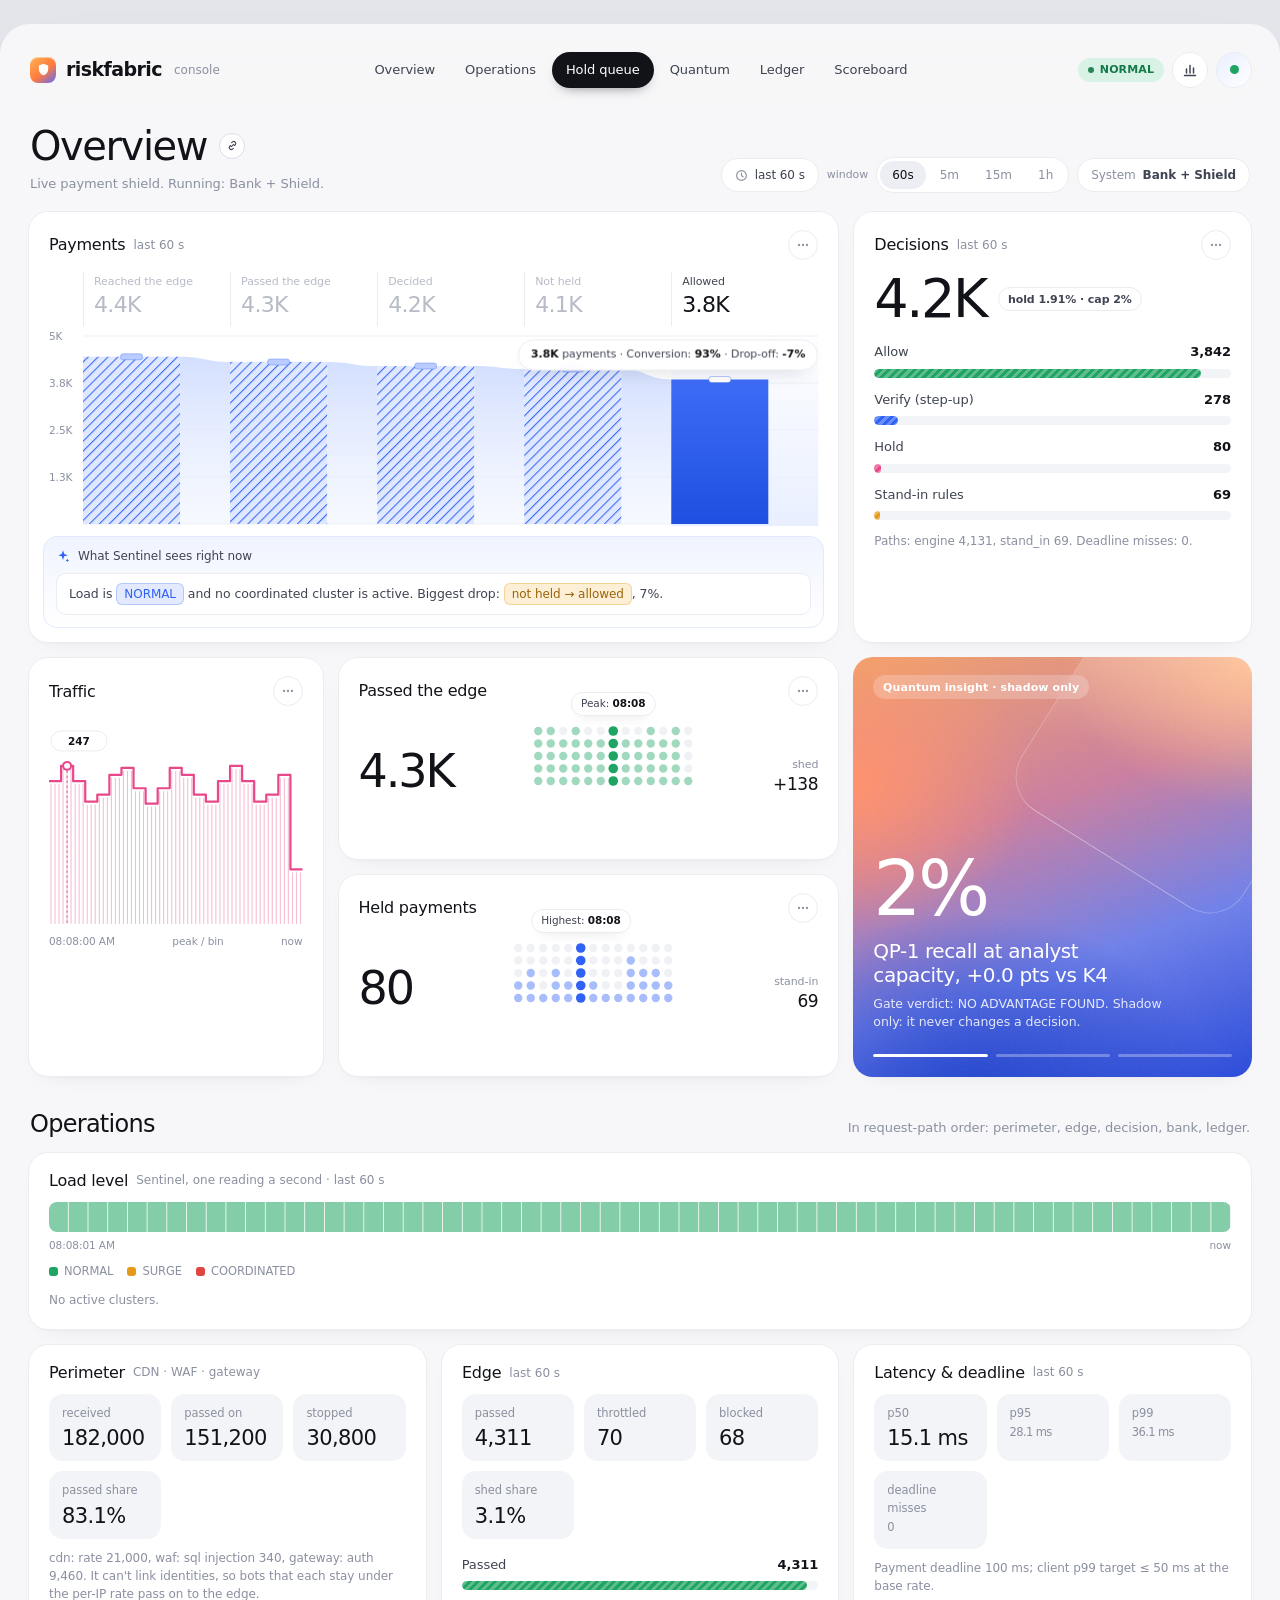
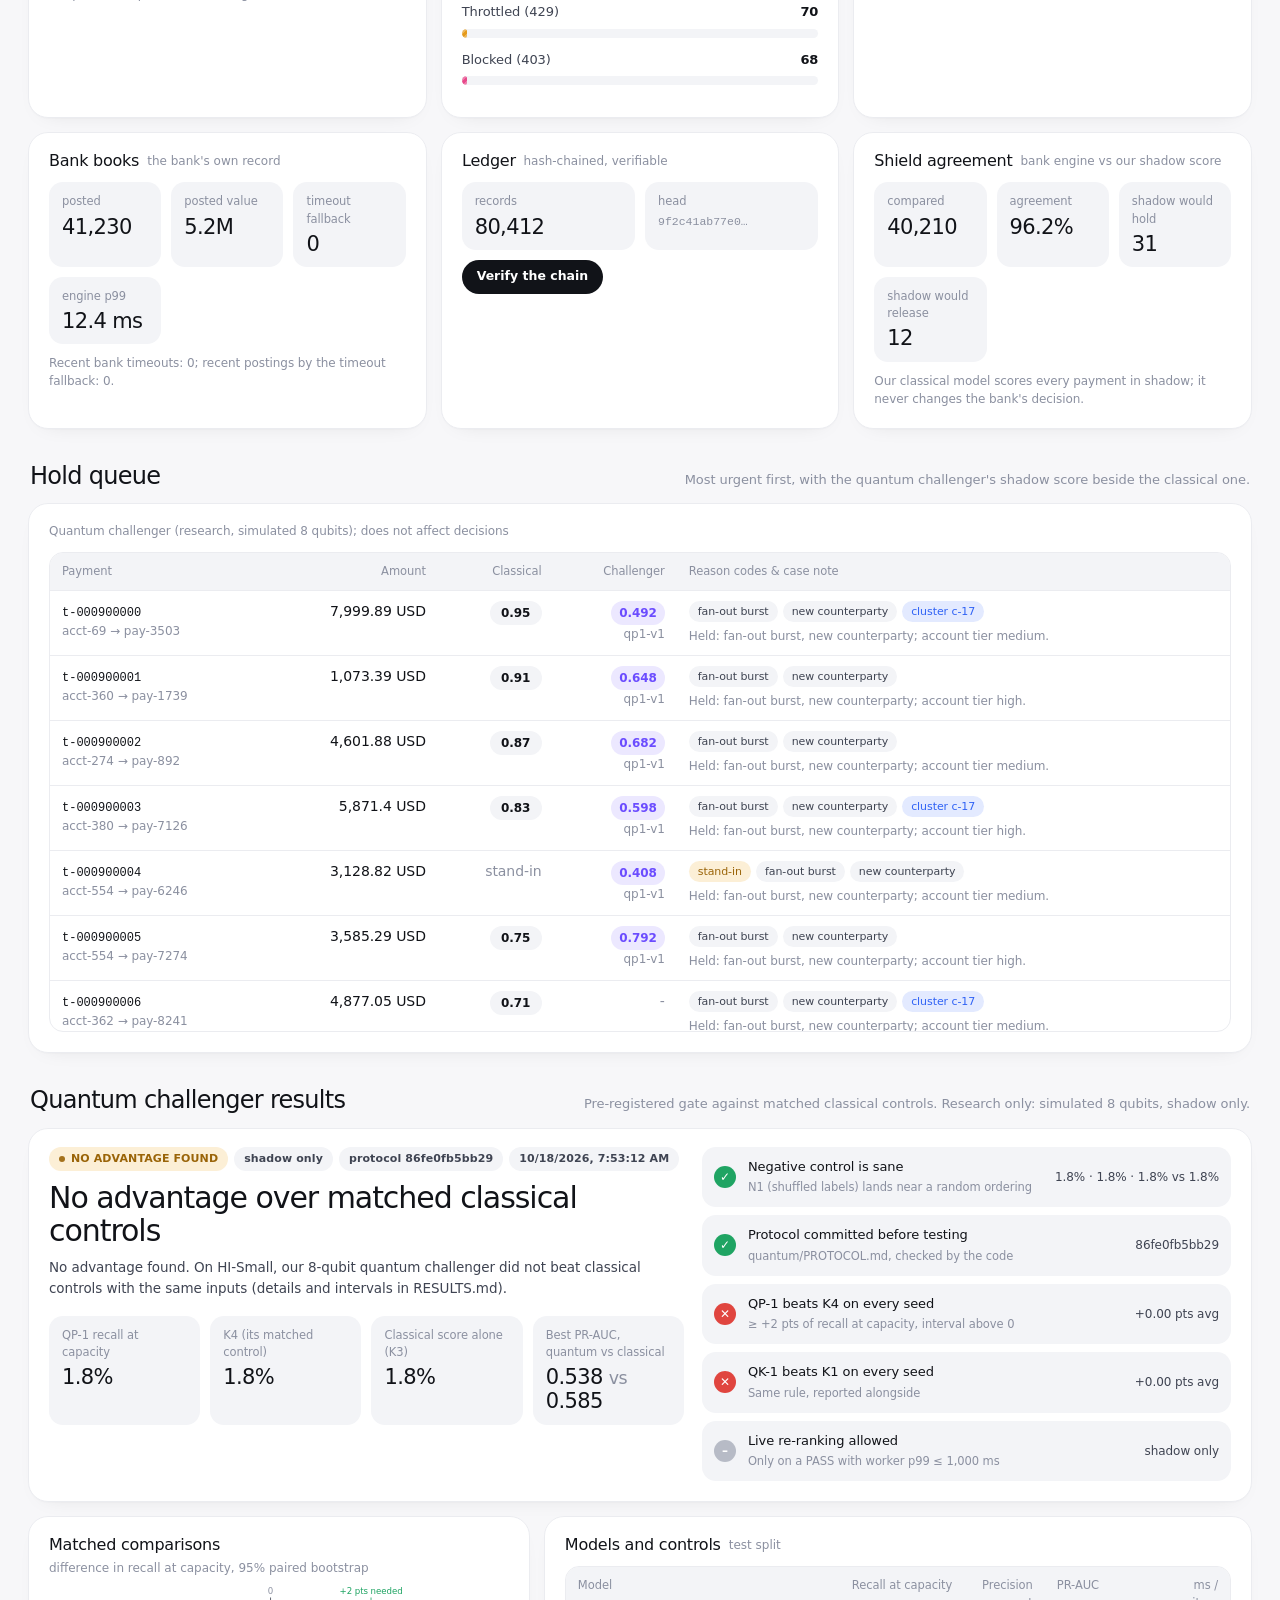
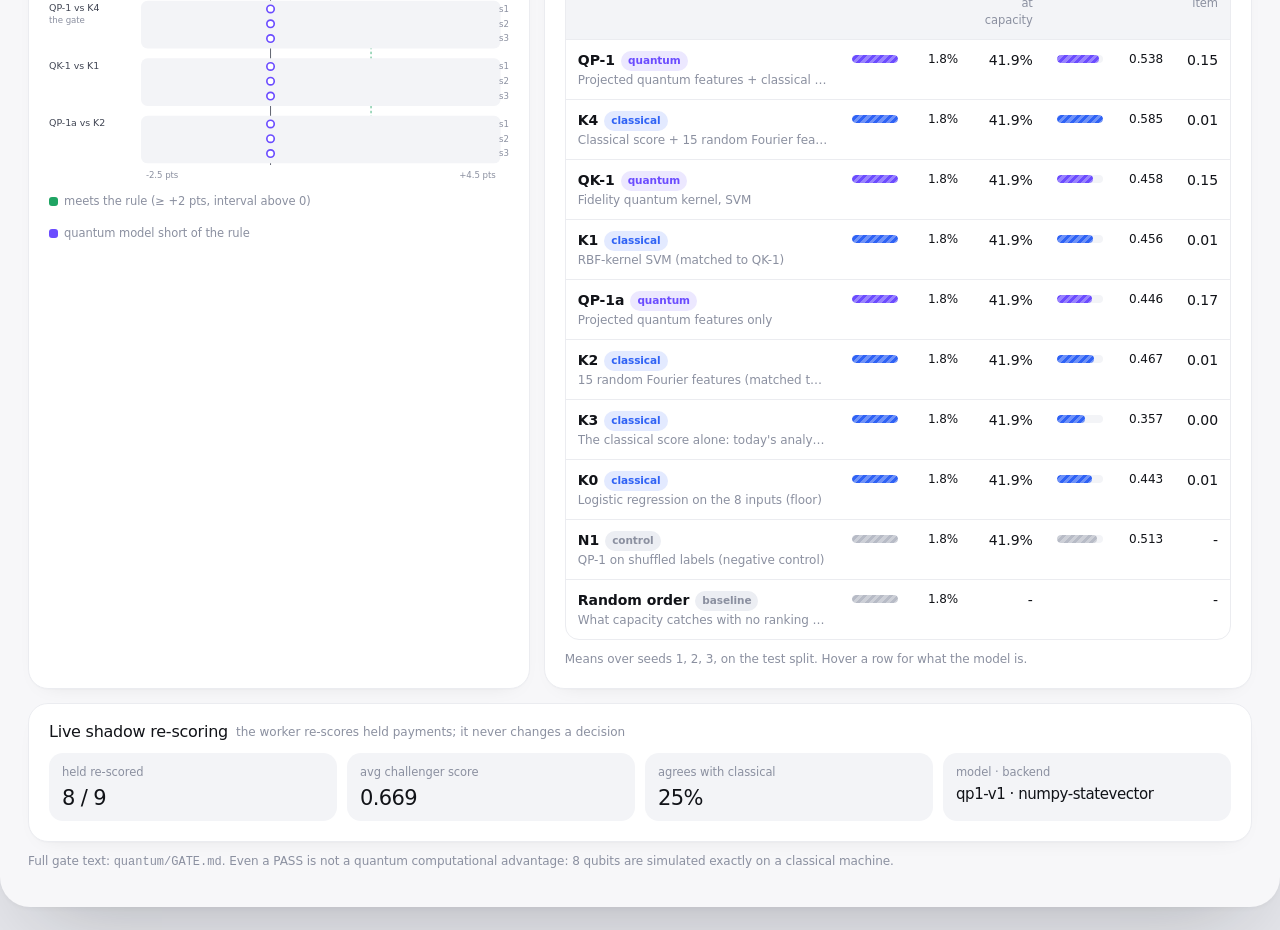
==== console/demo.html @ 9dc93bdb "Console redesign with full quantum results; scoring report adds the bank-rules baseline - console/: " ====
<!doctype html>
<html lang="en">
<head>
<meta charset="utf-8">
<meta name="viewport" content="width=device-width, initial-scale=1">
<title>RiskFabric Console (demo data)</title>
<style>/* RiskFabric console + scoreboard. Plain CSS, no frameworks, no external fonts.
   Soft analytics theme: a grey canvas holding one off-white app frame, white cards with a hairline border and a
   whisper of shadow, a black pill for the active nav item, light display numerals, hatched blue bars, dot matrices,
   and one warm-to-cool gradient "insight" card that carries the quantum challenger. Locked light.
   Shape rule: cards use the large radius, inner surfaces a smaller one, every control and tag is a pill. */
:root {
  --canvas: #e4e5ea; --frame: #f7f7f9; --card: #ffffff; --soft: #f3f4f7; --soft-2: #eceef3;
  --line: #ebecf0; --line-2: #dcdfe6;
  --ink: #111318; --ink-2: #3f4452; --muted: #8b90a0; --faint: #b7bbc6;
  --blue: #2f62f5; --blue-2: #5b86ff; --blue-soft: #e3eaff; --blue-ghost: #f0f4ff;
  --green: #1fa463; --green-soft: #d8f3e5; --pink: #e8488a; --pink-soft: #fbe1ec;
  --amber: #e59a1a; --amber-soft: #fcefd6; --red: #e0453f; --red-soft: #fde3e2;
  --violet: #6b4cff; --violet-soft: #ece8ff;
  --ok: var(--green); --warn: var(--amber); --bad: var(--red);
  --normal: var(--green); --surge: var(--amber); --coord: var(--red);
  --sans: "Inter", "SF Pro Display", "Segoe UI Variable", -apple-system, BlinkMacSystemFont, "Segoe UI", Roboto, system-ui, sans-serif;
  --mono: ui-monospace, "SF Mono", SFMono-Regular, "JetBrains Mono", Menlo, Consolas, monospace;
  --r-frame: 30px; --r-card: 20px; --r-md: 14px; --r-sm: 10px;
  --shadow: 0 1px 1px rgba(17, 19, 24, .02), 0 8px 24px -18px rgba(17, 19, 24, .18);
  --shadow-frame: 0 2px 4px rgba(17, 19, 24, .03), 0 40px 80px -40px rgba(17, 19, 24, .25);
  --ease: cubic-bezier(.32, .72, 0, 1);
}
* { box-sizing: border-box; }
html { -webkit-text-size-adjust: 100%; scroll-behavior: smooth; scroll-padding-top: 96px; }
body { margin: 0; background: var(--canvas); color: var(--ink); font: 14px/1.5 var(--sans); letter-spacing: -.005em;
  -webkit-font-smoothing: antialiased; min-height: 100dvh; }
a { color: inherit; }
.mono { font-family: var(--mono); font-size: 12px; letter-spacing: 0; }
.muted { color: var(--muted); }
[hidden] { display: none !important; }

/* ---------- app frame ---------- */
.frame { max-width: 1440px; margin: 24px auto; background: var(--frame); border-radius: var(--r-frame);
  box-shadow: var(--shadow-frame); padding: 22px 28px 36px; min-height: calc(100dvh - 48px); }

/* ---------- top bar: logo, pill nav, status ---------- */
.top { position: sticky; top: 12px; z-index: 30; display: grid; grid-template-columns: 1fr auto 1fr; align-items: center;
  gap: 16px; padding: 8px 8px 8px 10px; margin: -6px -8px 0; border-radius: 999px;
  background: color-mix(in srgb, var(--frame) 86%, transparent); backdrop-filter: blur(14px); -webkit-backdrop-filter: blur(14px); }
.logo { display: inline-flex; align-items: center; gap: 10px; text-decoration: none; font: 600 19px/1 var(--sans); letter-spacing: -.03em; }
.logo-mark { width: 26px; height: 26px; border-radius: 8px; display: grid; place-items: center;
  background: linear-gradient(140deg, #ffb357, #ff7a3d 55%, #5b6cff); box-shadow: inset 0 1px 0 rgba(255, 255, 255, .45); }
.logo-mark svg { width: 15px; height: 15px; }
.logo small { font: 500 12px/1 var(--sans); color: var(--muted); letter-spacing: 0; margin-left: 2px; }
.nav { display: flex; gap: 2px; padding: 4px; border-radius: 999px; }
.nav a { text-decoration: none; color: var(--ink-2); font-weight: 500; font-size: 13px; padding: 8px 14px; border-radius: 999px;
  transition: background .3s var(--ease), color .3s var(--ease); white-space: nowrap; }
.nav a:hover { background: var(--soft-2); }
.nav a.is-active { background: var(--ink); color: #fff; box-shadow: 0 6px 14px -8px rgba(0, 0, 0, .6); }
.top-right { display: flex; justify-content: flex-end; align-items: center; gap: 8px; }
.icon-btn { width: 36px; height: 36px; border-radius: 50%; display: grid; place-items: center; border: 1px solid var(--line);
  background: var(--card); color: var(--ink-2); text-decoration: none; transition: border-color .25s var(--ease); }
.icon-btn:hover { border-color: var(--line-2); }
.icon-btn svg { width: 16px; height: 16px; }
.live { position: relative; width: 36px; height: 36px; border-radius: 50%; display: grid; place-items: center;
  background: linear-gradient(140deg, #e9efff, #fff); border: 1px solid var(--line); }
.live::after { content: ""; width: 9px; height: 9px; border-radius: 50%; background: var(--green); animation: pulse 2.4s infinite; }
@keyframes pulse { 0% { box-shadow: 0 0 0 0 color-mix(in srgb, var(--green) 55%, transparent); }
  70% { box-shadow: 0 0 0 8px transparent; } 100% { box-shadow: 0 0 0 0 transparent; } }

/* ---------- page head ---------- */
.head { display: flex; flex-wrap: wrap; align-items: flex-end; justify-content: space-between; gap: 14px; margin: 26px 2px 18px; }
.head h1 { display: flex; align-items: center; gap: 12px; margin: 0; font: 500 40px/1 var(--sans); letter-spacing: -.035em; }
.head h1 .chip-ico { width: 26px; height: 26px; border-radius: 50%; border: 1px solid var(--line-2); display: grid; place-items: center; background: var(--card); }
.head h1 .chip-ico svg { width: 13px; height: 13px; color: var(--ink-2); }
.head p { margin: 8px 0 0; color: var(--muted); font-size: 13px; }
.controls { display: flex; flex-wrap: wrap; align-items: center; gap: 8px; }
.pill { display: inline-flex; align-items: center; gap: 7px; height: 34px; padding: 0 13px; border-radius: 999px;
  background: var(--card); border: 1px solid var(--line); font: 500 12px/1 var(--sans); color: var(--ink-2); white-space: nowrap; text-decoration: none; }
.pill svg { width: 13px; height: 13px; color: var(--muted); }
.pill .k { color: var(--muted); }
a.pill:hover, button.pill:hover { border-color: var(--line-2); }
.between { color: var(--muted); font-size: 11px; }
.seg { display: inline-flex; padding: 3px; gap: 2px; border-radius: 999px; background: var(--card); border: 1px solid var(--line); }
.seg button { height: 28px; padding: 0 12px; border: 0; border-radius: 999px; background: transparent; color: var(--muted);
  font: 500 12px/1 var(--sans); cursor: pointer; transition: background .3s var(--ease), color .3s var(--ease); }
.seg button:hover { color: var(--ink); }
.seg button.is-active { background: var(--soft-2); color: var(--ink); }

/* status tags */
.tag { display: inline-flex; align-items: center; gap: 6px; height: 24px; padding: 0 10px; border-radius: 999px;
  font: 600 11px/1 var(--sans); letter-spacing: .01em; white-space: nowrap; background: var(--soft); color: var(--ink-2); }
.tag::before { content: ""; width: 6px; height: 6px; border-radius: 50%; background: currentColor; opacity: .9; }
.tag.plain::before { display: none; }
.tag.ok, .lvl-NORMAL { background: var(--green-soft); color: #137a48; }
.tag.warn, .lvl-SURGE { background: var(--amber-soft); color: #9a6408; }
.tag.bad, .lvl-COORDINATED { background: var(--red-soft); color: #b42d28; }
.tag.blue { background: var(--blue-soft); color: var(--blue); }
.tag.violet { background: var(--violet-soft); color: var(--violet); }

/* ---------- cards and bento ---------- */
.bento { display: grid; gap: 14px; grid-template-columns: repeat(12, minmax(0, 1fr)); }
.card { position: relative; min-width: 0; background: var(--card); border: 1px solid var(--line); border-radius: var(--r-card);
  padding: 18px 20px 20px; box-shadow: var(--shadow); }
.card-h { display: flex; align-items: center; justify-content: space-between; gap: 10px; margin: 0 0 12px; }
.card-h h2 { margin: 0; font: 500 16px/1.2 var(--sans); letter-spacing: -.015em; display: flex; align-items: center; gap: 8px; flex-wrap: wrap; }
.card-h h2 small { font: 400 12px/1 var(--sans); color: var(--muted); letter-spacing: 0; }
.more { flex: none; width: 30px; height: 30px; border-radius: 50%; border: 1px solid var(--line); display: grid; place-items: center;
  color: var(--muted); text-decoration: none; background: var(--card); transition: border-color .25s var(--ease), color .25s var(--ease); }
.more:hover { border-color: var(--line-2); color: var(--ink); }
.more svg { width: 14px; height: 14px; }
.s-12 { grid-column: span 12; } .s-8 { grid-column: span 8; } .s-7 { grid-column: span 7; } .s-6 { grid-column: span 6; }
.s-5 { grid-column: span 5; } .s-4 { grid-column: span 4; } .s-3 { grid-column: span 3; }
.r-2 { grid-row: span 2; }
.section-h { display: flex; align-items: baseline; justify-content: space-between; gap: 12px; margin: 34px 2px 14px; flex-wrap: wrap; }
.section-h h2 { margin: 0; font: 500 24px/1.1 var(--sans); letter-spacing: -.03em; }
.section-h p { margin: 0; color: var(--muted); font-size: 13px; }

@media (prefers-reduced-motion: no-preference) {
  .bento > .card { animation: rise .7s var(--ease) both; }
  .bento > .card:nth-child(2) { animation-delay: .05s; } .bento > .card:nth-child(3) { animation-delay: .1s; }
  .bento > .card:nth-child(4) { animation-delay: .15s; } .bento > .card:nth-child(5) { animation-delay: .2s; }
  .bento > .card:nth-child(n+6) { animation-delay: .25s; }
}
@keyframes rise { from { opacity: 0; transform: translateY(12px); } to { opacity: 1; transform: none; } }

/* big numbers */
.big { font: 400 46px/1 var(--sans); letter-spacing: -.045em; font-variant-numeric: tabular-nums; }
.big.xl { font-size: 54px; }
.big-row { display: flex; align-items: center; gap: 12px; flex-wrap: wrap; }
.delta { display: inline-flex; align-items: center; gap: 4px; height: 24px; padding: 0 9px; border-radius: 999px;
  border: 1px solid var(--line); font: 600 11px/1 var(--sans); color: var(--ink-2); background: var(--card); }
.delta.up::before { content: ""; border: 4px solid transparent; border-bottom: 5px solid var(--green); margin-top: -4px; }
.delta.down::before { content: ""; border: 4px solid transparent; border-top: 5px solid var(--red); margin-top: 4px; }
.vs { text-align: right; font-size: 11px; color: var(--muted); }
.vs b { display: block; font: 500 17px/1.2 var(--sans); color: var(--ink); letter-spacing: -.02em; font-variant-numeric: tabular-nums; }

/* ---------- funnel (hatched bars) ---------- */
.funnel { position: relative; }
.funnel-cols { display: grid; grid-template-columns: 34px repeat(5, minmax(0, 1fr)); }
.funnel-cols .fc { padding: 2px 10px 8px; border-left: 1px solid var(--line); min-width: 0; cursor: default; }
.funnel-cols .fc span { display: block; font-size: 11px; color: var(--faint); white-space: nowrap; overflow: hidden; text-overflow: ellipsis; }
.funnel-cols .fc b { display: block; font: 400 22px/1.25 var(--sans); letter-spacing: -.03em; color: var(--faint); font-variant-numeric: tabular-nums; }
.funnel-cols .fc.on span { color: var(--ink-2); } .funnel-cols .fc.on b { color: var(--ink); }
.funnel svg { display: block; width: 100%; height: 200px; overflow: visible; }
.funnel .tip { position: absolute; transform: translate(-50%, -100%); pointer-events: none; white-space: nowrap;
  background: color-mix(in srgb, #fff 88%, transparent); backdrop-filter: blur(8px); -webkit-backdrop-filter: blur(8px);
  border: 1px solid var(--line); border-radius: 999px; padding: 6px 12px; font-size: 11px; color: var(--ink-2);
  box-shadow: 0 8px 20px -12px rgba(17, 19, 24, .35); transition: left .35s var(--ease), top .35s var(--ease); }
.funnel .tip b { color: var(--ink); font-weight: 600; }
.ask { margin: 10px -6px -6px; border-radius: var(--r-md); padding: 10px 12px 12px;
  background: linear-gradient(180deg, var(--blue-ghost), #fff); border: 1px solid var(--blue-soft); }
.ask .ask-h { display: flex; align-items: center; gap: 8px; color: var(--ink-2); font-size: 12px; margin-bottom: 8px; }
.ask .ask-h svg { width: 14px; height: 14px; color: var(--blue); }
.ask .ask-body { background: #fff; border: 1px solid var(--line); border-radius: var(--r-sm); padding: 9px 12px; font-size: 12.5px; color: var(--ink-2); min-height: 38px; }
.ask .hl { display: inline-block; padding: 1px 7px; border-radius: 6px; background: var(--amber-soft); color: #9a6408;
  border: 1px solid color-mix(in srgb, var(--amber) 35%, transparent); font-size: 12px; }
.ask .hl.red { background: var(--red-soft); color: #b42d28; border-color: color-mix(in srgb, var(--red) 30%, transparent); }
.ask .hl.blue { background: var(--blue-soft); color: var(--blue); border-color: color-mix(in srgb, var(--blue) 25%, transparent); }

/* ---------- striped progress rows ---------- */
.meter { margin-top: 16px; }
.meter .row { display: flex; justify-content: space-between; font-size: 13px; color: var(--ink-2); margin-bottom: 7px; }
.meter .row b { font-weight: 600; color: var(--ink); font-variant-numeric: tabular-nums; }
.meter .track { height: 9px; border-radius: 999px; background: var(--soft); overflow: hidden; }
.meter .fill { height: 100%; border-radius: 999px; min-width: 2px; transition: width .8s var(--ease);
  background-image: repeating-linear-gradient(-45deg, rgba(255, 255, 255, .28) 0 3px, transparent 3px 6px); }
.fill.g { background-color: var(--green); } .fill.b { background-color: var(--blue); } .fill.p { background-color: var(--pink); }
.fill.a { background-color: var(--amber); } .fill.v { background-color: var(--violet); } .fill.k { background-color: #9aa0ae; }

/* ---------- dot matrix + stepped line ---------- */
.dots-wrap { display: flex; align-items: flex-end; justify-content: space-between; gap: 14px; }
.dots { position: relative; flex: 1; min-width: 0; display: flex; justify-content: center; }
.dots svg { display: block; max-width: 100%; height: 76px; overflow: visible; }
.peak { position: absolute; top: -26px; transform: translateX(-50%); font-size: 10.5px; color: var(--ink-2); white-space: nowrap;
  background: #fff; border: 1px solid var(--line); border-radius: 999px; padding: 3px 9px; box-shadow: 0 6px 14px -10px rgba(0, 0, 0, .3); }
.peak b { font-weight: 600; color: var(--ink); }
.step svg { display: block; width: 100%; height: 210px; overflow: visible; }
.axis { display: flex; justify-content: space-between; font-size: 10.5px; color: var(--muted); margin-top: 6px; font-variant-numeric: tabular-nums; }

/* ---------- key/value tiles ---------- */
.kv { display: grid; grid-template-columns: repeat(auto-fit, minmax(110px, 1fr)); gap: 10px; }
.kv div { background: var(--soft); border-radius: var(--r-md); padding: 11px 13px; min-width: 0; }
.kv span { display: block; color: var(--muted); font-size: 11.5px; margin-bottom: 4px; }
.kv b { display: block; font: 500 21px/1.15 var(--sans); letter-spacing: -.03em; font-variant-numeric: tabular-nums; overflow-wrap: anywhere; }
.note { color: var(--muted); font-size: 12px; line-height: 1.5; margin: 10px 0 0; }
.m-ok { color: var(--green); } .m-warn { color: var(--amber); } .m-bad { color: var(--red); }
.pass { color: var(--green); font-weight: 600; } .fail { color: var(--red); font-weight: 600; } .na { color: var(--muted); }
.alert { color: var(--red); font-weight: 600; }
.strip svg { display: block; width: 100%; height: 30px; border-radius: 8px; }
.legend { display: flex; gap: 14px; flex-wrap: wrap; font-size: 11.5px; color: var(--muted); margin-top: 10px; }
.legend i { display: inline-block; width: 9px; height: 9px; border-radius: 3px; margin-right: 6px; vertical-align: -1px; }

/* ---------- tables ---------- */
.scroll { overflow: auto; max-height: 480px; border-radius: var(--r-md); border: 1px solid var(--line); }
table { width: 100%; border-collapse: collapse; font-variant-numeric: tabular-nums; }
th, td { text-align: left; padding: 10px 12px; border-bottom: 1px solid var(--line); vertical-align: top; }
tbody tr:last-child td { border-bottom: 0; }
thead th { position: sticky; top: 0; z-index: 1; background: var(--soft); color: var(--muted); font-weight: 500; font-size: 11.5px; }
tbody tr { transition: background .2s var(--ease); }
tbody tr:hover { background: var(--blue-ghost); }
td.num, th.num { text-align: right; }
.chips { display: flex; flex-wrap: wrap; gap: 5px; margin-bottom: 5px; }
.chip { font: 500 11px/1 var(--sans); color: var(--ink-2); background: var(--soft); border-radius: 999px; padding: 5px 9px; }
.chip.c-cluster { color: var(--blue); background: var(--blue-soft); }
.chip.c-standin { color: #9a6408; background: var(--amber-soft); }
.cell-note { color: var(--muted); font-size: 12px; }
.score-pill { display: inline-block; min-width: 52px; text-align: center; padding: 3px 8px; border-radius: 999px; font-weight: 600; font-size: 12px; background: var(--soft); }
.score-pill.q { background: var(--violet-soft); color: var(--violet); }

button.btn { font: 600 12.5px/1 var(--sans); height: 34px; padding: 0 15px; border-radius: 999px; border: 0; background: var(--ink); color: #fff; cursor: pointer;
  transition: transform .15s var(--ease), opacity .2s var(--ease); }
button.btn:hover { opacity: .88; } button.btn:active { transform: scale(.97); }
:focus-visible { outline: 2px solid var(--blue); outline-offset: 2px; }

/* ---------- insight card (quantum) ---------- */
.insight { position: relative; overflow: hidden; color: #fff; border: 0; padding: 0; display: flex; flex-direction: column; min-height: 420px;
  background:
    radial-gradient(80% 60% at 100% 0%, #ffb27a 0%, rgba(255, 178, 122, 0) 60%),
    radial-gradient(70% 55% at 0% 30%, #ff8f6b 0%, rgba(255, 143, 107, 0) 65%),
    radial-gradient(90% 70% at 30% 110%, #1d3fc9 0%, rgba(29, 63, 201, 0) 70%),
    linear-gradient(160deg, #f2a066 0%, #c97c9d 38%, #6d7ee8 68%, #2848d8 100%); }
.insight::before { content: ""; position: absolute; inset: 0; pointer-events: none; opacity: .32; mix-blend-mode: soft-light;
  background-image: url("data:image/svg+xml,%3Csvg xmlns='http://www.w3.org/2000/svg' width='160' height='160'%3E%3Cfilter id='n'%3E%3CfeTurbulence type='fractalNoise' baseFrequency='.9' numOctaves='2' stitchTiles='stitch'/%3E%3C/filter%3E%3Crect width='100%25' height='100%25' filter='url(%23n)'/%3E%3C/svg%3E"); }
.insight::after { content: ""; position: absolute; right: -60px; top: -40px; width: 260px; height: 260px; pointer-events: none; border-radius: 40px;
  transform: rotate(32deg); background: linear-gradient(160deg, rgba(255, 255, 255, .55), rgba(255, 255, 255, 0) 55%);
  border: 1px solid rgba(255, 255, 255, .35); opacity: .7; }
.insight .in { position: relative; z-index: 1; display: flex; flex-direction: column; flex: 1; padding: 18px 20px 20px; }
.insight .tag { background: rgba(255, 255, 255, .22); color: #fff; backdrop-filter: blur(6px); align-self: flex-start; }
.insight .tag::before { display: none; }
.insight .slide { margin-top: auto; }
.insight .ins-big { font: 300 76px/1 var(--sans); letter-spacing: -.05em; font-variant-numeric: tabular-nums; }
.insight h3 { margin: 12px 0 8px; font: 500 20px/1.2 var(--sans); letter-spacing: -.02em; max-width: 22ch; }
.insight p { margin: 0; font-size: 12.5px; opacity: .85; max-width: 40ch; }
.insight .bars { display: flex; gap: 8px; margin-top: 22px; }
.insight .bars button { flex: 1; height: 3px; padding: 0; border: 0; border-radius: 3px; background: rgba(255, 255, 255, .3); cursor: pointer; position: relative; overflow: hidden; }
.insight .bars button i { position: absolute; inset: 0; width: 0; background: #fff; border-radius: 3px; }
.insight .bars button.done i { width: 100%; }
.insight .bars button.run i { animation: fillbar var(--slide-ms, 6000ms) linear forwards; }
@keyframes fillbar { to { width: 100%; } }
@media (prefers-reduced-motion: no-preference) { .insight .slide { animation: fade .6s var(--ease) both; } }
@keyframes fade { from { opacity: 0; transform: translateY(8px); } to { opacity: 1; transform: none; } }

/* ---------- quantum results section ---------- */
.q-hero { display: grid; grid-template-columns: minmax(0, 1.2fr) minmax(0, 1fr); gap: 18px; align-items: stretch; }
.q-verdict { font: 500 30px/1.1 var(--sans); letter-spacing: -.035em; margin: 10px 0 10px; }
.q-statement { color: var(--ink-2); font-size: 13.5px; line-height: 1.6; margin: 0; max-width: 70ch; }
.q-tags { display: flex; gap: 6px; flex-wrap: wrap; }
.checks { display: grid; gap: 8px; align-content: start; }
.check { display: grid; grid-template-columns: 24px 1fr auto; gap: 10px; align-items: center; padding: 10px 12px; border-radius: var(--r-md); background: var(--soft); }
.check .ico { width: 22px; height: 22px; border-radius: 50%; display: grid; place-items: center; font-size: 12px; font-weight: 700; color: #fff; background: var(--faint); }
.check.ok .ico { background: var(--green); } .check.no .ico { background: var(--red); } .check.wait .ico, .check.off .ico { background: var(--faint); }
.check b { font-weight: 500; font-size: 13px; display: block; } .check span { font-size: 11.5px; color: var(--muted); }
.check em { font-style: normal; font-size: 12px; color: var(--ink-2); font-variant-numeric: tabular-nums; text-align: right; }
.q-grid { display: grid; grid-template-columns: minmax(0, 1fr) minmax(0, 1fr); gap: 14px; margin-top: 14px; }
.forest svg { display: block; width: 100%; overflow: visible; }
.forest text { font: 400 10.5px var(--sans); fill: var(--muted); }
.forest text.lbl { fill: var(--ink-2); font-size: 11.5px; font-weight: 500; }
.lb { max-height: none; }
.lb td:first-child { min-width: 200px; }
.lb td:first-child .cell-note { white-space: nowrap; overflow: hidden; text-overflow: ellipsis; max-width: 250px; }
.lb td.bar-cell { width: 26%; min-width: 130px; }
.hbar { display: flex; align-items: center; gap: 8px; }
.hbar .t { flex: 1; height: 8px; border-radius: 999px; background: var(--soft); overflow: hidden; }
.hbar .f { height: 100%; border-radius: 999px; background-image: repeating-linear-gradient(-45deg, rgba(255, 255, 255, .3) 0 3px, transparent 3px 6px); }
.hbar .f.q { background-color: var(--violet); } .hbar .f.c { background-color: var(--blue); } .hbar .f.n { background-color: var(--faint); }
.hbar em { font-style: normal; min-width: 52px; text-align: right; font-size: 12px; }
.kind { display: inline-block; font-size: 10.5px; font-weight: 600; padding: 2px 7px; border-radius: 999px; margin-left: 6px; vertical-align: 1px; }
.kind.q { background: var(--violet-soft); color: var(--violet); } .kind.c { background: var(--blue-soft); color: var(--blue); }
.kind.n { background: var(--soft-2); color: var(--muted); }
.steps { counter-reset: s; display: grid; gap: 8px; margin: 0; padding: 0; list-style: none; }
.steps li { counter-increment: s; display: grid; grid-template-columns: 26px 1fr; gap: 10px; align-items: start; padding: 10px 12px; border-radius: var(--r-md); background: var(--soft); font-size: 12.5px; }
.steps li::before { content: counter(s); width: 22px; height: 22px; border-radius: 50%; display: grid; place-items: center; background: #fff; border: 1px solid var(--line-2); font-size: 11px; font-weight: 600; }
.steps code { font-family: var(--mono); font-size: 11.5px; color: var(--ink-2); background: #fff; border-radius: 6px; padding: 2px 6px; border: 1px solid var(--line); }

/* ---------- scoreboard ---------- */
.tabs { display: inline-flex; gap: 2px; padding: 4px; border-radius: 999px; background: var(--card); border: 1px solid var(--line); flex-wrap: wrap; }
[role=tab] { height: 30px; padding: 0 14px; border: 0; border-radius: 999px; background: transparent; color: var(--ink-2); font: 500 12.5px/1 var(--sans); cursor: pointer; transition: background .3s var(--ease), color .3s var(--ease); }
[role=tab]:hover { background: var(--soft); }
[role=tab][aria-selected=true] { background: var(--ink); color: #fff; }
.cards { display: grid; gap: 14px; grid-template-columns: repeat(auto-fit, minmax(220px, 1fr)); }
.sc-card h3 { margin: 0 0 10px; font: 500 14px/1.2 var(--sans); }
.sc-card .ours-v { font: 400 34px/1 var(--sans); letter-spacing: -.04em; font-variant-numeric: tabular-nums; margin-bottom: 10px; }
.sc-card .rows { display: grid; grid-template-columns: 1fr auto; gap: 3px 10px; font-size: 12px; color: var(--muted); }
.sc-card .rows b { color: var(--ink-2); font-weight: 500; text-align: right; font-variant-numeric: tabular-nums; }
.sc-card .d { margin-top: 10px; }
.group-row td { background: var(--soft); font-weight: 600; font-size: 11.5px; color: var(--ink-2); }
.range { display: block; color: var(--muted); font-size: 11px; }
.empty { padding: 56px 24px; text-align: center; color: var(--muted); border: 1px dashed var(--line-2); border-radius: var(--r-card); background: var(--card); }
footer { margin-top: 24px; color: var(--muted); font-size: 12px; }

/* ---------- responsive ---------- */
@media (max-width: 1180px) {
  .s-8, .s-7, .s-6, .s-5, .s-4, .s-3 { grid-column: span 6; } .r-2 { grid-row: auto; }
  .bento > .s-8.funnel-card { grid-column: span 12; }
  .q-hero, .q-grid { grid-template-columns: 1fr; }
  .top { grid-template-columns: auto 1fr auto; } .nav { justify-self: center; overflow-x: auto; max-width: 100%; }
}
@media (max-width: 760px) {
  .frame { margin: 0; border-radius: 0; padding: 14px 16px 32px; }
  .s-8, .s-7, .s-6, .s-5, .s-4, .s-3, .bento > .s-8.funnel-card { grid-column: span 12; }
  .top { grid-template-columns: minmax(0, 1fr) auto; position: static; margin: 0; padding: 0; background: none; backdrop-filter: none; }
  .top > * { min-width: 0; }
  .top-right .tag { white-space: normal; height: auto; padding: 4px 10px; line-height: 1.3; }
  .nav { grid-column: 1 / -1; grid-row: 2; justify-self: stretch; overflow-x: auto; background: var(--card); border: 1px solid var(--line); }
  .head h1 { font-size: 32px; } .big { font-size: 38px; } .big.xl { font-size: 44px; } .insight .ins-big { font-size: 60px; }
  .funnel-cols .fc b { font-size: 16px; } .funnel-cols .fc span { font-size: 10px; } .funnel-cols .fc { padding: 2px 6px 8px; }
  .insight { min-height: 360px; }
  .dots-wrap { padding-top: 26px; }
}
@media (prefers-reduced-motion: reduce) { .live::after { animation: none; } .insight .bars button.run i { animation: none; width: 100%; } }
</style>
</head>
<body>
<svg width="0" height="0" style="position:absolute" aria-hidden="true">
  <symbol id="i-more" viewBox="0 0 16 16"><circle cx="3.5" cy="8" r="1.3" fill="currentColor"/><circle cx="8" cy="8" r="1.3" fill="currentColor"/><circle cx="12.5" cy="8" r="1.3" fill="currentColor"/></symbol>
  <symbol id="i-link" viewBox="0 0 16 16"><path d="M6.5 9.5l3-3M7 4.5l1-1a2.5 2.5 0 013.5 3.5l-1 1M9 11.5l-1 1A2.5 2.5 0 014.5 9l1-1" fill="none" stroke="currentColor" stroke-width="1.4" stroke-linecap="round"/></symbol>
  <symbol id="i-clock" viewBox="0 0 16 16"><circle cx="8" cy="8" r="6" fill="none" stroke="currentColor" stroke-width="1.4"/><path d="M8 5v3.2l2 1.3" fill="none" stroke="currentColor" stroke-width="1.4" stroke-linecap="round"/></symbol>
  <symbol id="i-spark" viewBox="0 0 16 16"><path d="M8 1.5l1.4 4.1 4.1 1.4-4.1 1.4L8 12.5 6.6 8.4 2.5 7l4.1-1.4zM13 11l.6 1.4 1.4.6-1.4.6L13 15l-.6-1.4L11 13l1.4-.6z" fill="currentColor"/></symbol>
  <symbol id="i-board" viewBox="0 0 16 16"><path d="M2.5 13.5h11M4.5 11V7M8 11V3.5M11.5 11V6" fill="none" stroke="currentColor" stroke-width="1.5" stroke-linecap="round"/></symbol>
  <symbol id="i-shield" viewBox="0 0 16 16"><path d="M8 1.8l5 1.9v4c0 3.1-2.1 5.5-5 6.5-2.9-1-5-3.4-5-6.5v-4z" fill="#fff"/></symbol>
</svg>

<div class="frame">
  <header class="top" role="banner">
    <a class="logo" href="#overview" aria-label="RiskFabric console home"><span class="logo-mark"><svg><use href="#i-shield"/></svg></span>riskfabric<small>console</small></a>
    <nav class="nav" id="nav" aria-label="Sections">
      <a href="#overview" class="is-active">Overview</a>
      <a href="#operations">Operations</a>
      <a href="#holds-sec">Hold queue</a>
      <a href="#quantum">Quantum</a>
      <a href="#ledger-card">Ledger</a>
      <a href="#quantum">Scoreboard</a>
    </nav>
    <div class="top-right">
      <span id="level" class="tag lvl-NORMAL" title="Sentinel load level">NORMAL</span>
      <a class="icon-btn" href="#quantum" title="Scoreboard" aria-label="Scoreboard"><svg><use href="#i-board"/></svg></a>
      <span class="live" title="Live: panels refresh every second" aria-label="live"></span>
    </div>
  </header>

  <section class="head" id="overview" aria-labelledby="h-over">
    <div>
      <h1 id="h-over">Overview <span class="chip-ico" title="Read-only: the console never changes a decision"><svg><use href="#i-link"/></svg></span></h1>
      <p>Live payment shield. <span id="sys-line">System not set</span>.</p>
    </div>
    <div class="controls">
      <span class="pill"><svg><use href="#i-clock"/></svg><span class="win">last 60 s</span></span>
      <span class="between">window</span>
      <div class="seg" id="window-seg" role="group" aria-label="Time window">
        <button type="button" data-win="60" class="is-active">60s</button>
        <button type="button" data-win="300">5m</button>
        <button type="button" data-win="900">15m</button>
        <button type="button" data-win="3600">1h</button>
      </div>
      <span class="pill"><span class="k">System</span> <b id="system">not set</b></span>
    </div>
  </section>

  <div class="bento">
    <!-- the payment funnel: edge in, edge out, decided, not held, allowed -->
    <section class="card s-8 funnel-card" aria-labelledby="h-funnel">
      <div class="card-h"><h2 id="h-funnel">Payments <small class="win">last 60 s</small></h2><a class="more" href="#operations" aria-label="Edge and decision details"><svg><use href="#i-more"/></svg></a></div>
      <div class="funnel" id="funnel">
        <div class="funnel-cols" id="funnel-cols"></div>
        <svg id="funnel-svg" viewBox="0 0 700 200" preserveAspectRatio="none" role="img" aria-label="Payment funnel"></svg>
        <div class="tip" id="funnel-tip" hidden></div>
      </div>
      <div class="ask" aria-live="polite">
        <div class="ask-h"><svg><use href="#i-spark"/></svg>What Sentinel sees right now</div>
        <div class="ask-body" id="sentinel-line">Waiting for the first Sentinel reading…</div>
      </div>
    </section>

    <!-- decisions: big total and striped split -->
    <section class="card s-4" aria-labelledby="h-dec">
      <div class="card-h"><h2 id="h-dec">Decisions <small class="win">last 60 s</small></h2><a class="more" href="#latency-card" aria-label="Latency details"><svg><use href="#i-more"/></svg></a></div>
      <div class="big-row"><span class="big xl" id="dec-total">-</span><span class="delta" id="dec-hold-rate" title="Hold rate over the last 60 s against the cap">-</span></div>
      <div class="meter" id="dec-meter"></div>
      <p class="note" id="dec-paths"></p>
    </section>

    <!-- edge traffic over time: stepped line with hatch -->
    <section class="card s-3 r-2" aria-labelledby="h-traffic">
      <div class="card-h"><h2 id="h-traffic">Traffic</h2><a class="more" href="#edge-card" aria-label="Edge details"><svg><use href="#i-more"/></svg></a></div>
      <div class="step" id="traffic-step"></div>
      <div class="axis" id="traffic-axis"></div>
    </section>

    <!-- passed at the edge: dot matrix -->
    <section class="card s-5" aria-labelledby="h-edge">
      <div class="card-h"><h2 id="h-edge">Passed the edge</h2><a class="more" href="#edge-card" aria-label="Edge details"><svg><use href="#i-more"/></svg></a></div>
      <div class="dots-wrap">
        <span class="big" id="edge-passed">-</span>
        <div class="dots" id="edge-dots"></div>
        <div class="vs">shed<b id="edge-shed">-</b></div>
      </div>
    </section>

    <!-- the quantum challenger, as the insight card -->
    <section class="card s-4 r-2 insight" aria-labelledby="h-insight" id="insight">
      <div class="in">
        <span class="tag" id="h-insight">Quantum insight · shadow only</span>
        <div class="slide" id="insight-slide"><div class="ins-big">-</div><h3>Loading the quantum challenger…</h3><p></p></div>
        <div class="bars" id="insight-bars" role="tablist" aria-label="Quantum insights"></div>
      </div>
    </section>

    <!-- held payments: dot matrix -->
    <section class="card s-5" aria-labelledby="h-held">
      <div class="card-h"><h2 id="h-held">Held payments</h2><a class="more" href="#holds-sec" aria-label="Hold queue"><svg><use href="#i-more"/></svg></a></div>
      <div class="dots-wrap">
        <span class="big" id="held-count">-</span>
        <div class="dots" id="held-dots"></div>
        <div class="vs">stand-in<b id="held-standin">-</b></div>
      </div>
    </section>
  </div>

  <div class="section-h" id="operations"><h2>Operations</h2><p>In request-path order: perimeter, edge, decision, bank, ledger.</p></div>
  <div class="bento">
    <section class="card s-12" aria-labelledby="h-load">
      <div class="card-h"><h2 id="h-load">Load level <small>Sentinel, one reading a second · <span class="win">last 60 s</span></small></h2></div>
      <div class="strip" id="load-chart"></div>
      <div class="axis" id="load-axis"></div>
      <div class="legend"><span><i style="background:var(--normal)"></i>NORMAL</span><span><i style="background:var(--surge)"></i>SURGE</span><span><i style="background:var(--coord)"></i>COORDINATED</span></div>
      <p class="note" id="clusters"></p>
    </section>

    <section class="card s-4" aria-labelledby="h-perim">
      <div class="card-h"><h2 id="h-perim">Perimeter <small>CDN · WAF · gateway</small></h2></div>
      <div id="perimeter" class="kv"></div>
      <p id="perimeter-note" class="note"></p>
    </section>

    <section class="card s-4" id="edge-card" aria-labelledby="h-edge2">
      <div class="card-h"><h2 id="h-edge2">Edge <small class="win">last 60 s</small></h2></div>
      <div id="edge-totals" class="kv"></div>
      <div class="meter" id="edge-meter"></div>
    </section>

    <section class="card s-4" id="latency-card" aria-labelledby="h-lat">
      <div class="card-h"><h2 id="h-lat">Latency &amp; deadline <small class="win">last 60 s</small></h2></div>
      <div id="latency" class="kv"></div>
      <p class="note">Payment deadline 100&nbsp;ms; client p99 target ≤ 50&nbsp;ms at the base rate.</p>
    </section>

    <section class="card s-4" aria-labelledby="h-bank">
      <div class="card-h"><h2 id="h-bank">Bank books <small>the bank's own record</small></h2></div>
      <div id="bank" class="kv"></div>
      <p id="bank-note" class="note"></p>
    </section>

    <section class="card s-4" id="ledger-card" aria-labelledby="h-ledger">
      <div class="card-h"><h2 id="h-ledger">Ledger <small>hash-chained, verifiable</small></h2></div>
      <div id="ledger" class="kv"></div>
      <p class="note" style="display:flex;gap:10px;align-items:center;flex-wrap:wrap"><button id="verify-btn" type="button" class="btn">Verify the chain</button> <span id="verify-result" aria-live="polite"></span></p>
    </section>

    <section class="card s-4" aria-labelledby="h-shield">
      <div class="card-h"><h2 id="h-shield">Shield agreement <small>bank engine vs our shadow score</small></h2></div>
      <div id="shield" class="kv"></div>
      <p class="note">Our classical model scores every payment in shadow; it never changes the bank's decision.</p>
    </section>
  </div>

  <div class="section-h" id="holds-sec"><h2>Hold queue</h2><p>Most urgent first, with the quantum challenger's shadow score beside the classical one.</p></div>
  <section class="card" aria-label="Hold queue">
    <p class="note" id="challenger-label" style="margin:0 0 12px">Quantum challenger (research, simulated 8 qubits); does not affect decisions</p>
    <div class="scroll"><table>
      <thead><tr><th>Payment</th><th class="num">Amount</th><th class="num">Classical</th><th class="num">Challenger</th><th>Reason codes &amp; case note</th></tr></thead>
      <tbody id="holds"><tr><td colspan="5" class="muted">No held payments yet.</td></tr></tbody>
    </table></div>
  </section>

  <div class="section-h" id="quantum"><h2>Quantum challenger results</h2><p>Pre-registered gate against matched classical controls. Research only: simulated 8 qubits, shadow only.</p></div>
  <div id="quantum-results"></div>
</div>
<script>
// DEMO DATA FEED: sample numbers generated in the browser, not a measurement.
(function(){
const QSUM = {
 "generated_ts": 1792309992.9921196,
 "verdict": "NO ADVANTAGE FOUND",
 "statement": "No advantage found. On HI-Small, our 8-qubit quantum challenger did not beat classical controls with the same inputs (details and intervals in RESULTS.md).",
 "rerank_allowed": false,
 "random_order_recall": 0.01764705882352941,
 "rows": [
  {
   "model": "QK-1",
   "seed": 1,
   "backend": "numpy-statevector",
   "shots": null,
   "inputs": "u8",
   "n_train": 86,
   "n_test": 82,
   "recall_at_cap": 0.01764705882352941,
   "pr_auc": 0.45811467781000675,
   "precision_at_cap": 0.4186046511627907,
   "control": "K1",
   "diff_vs_control": 0.0,
   "diff_ci95": [
    0.0,
    0.0
   ],
   "ms_per_item": 0.1418696219510954,
   "qpu_seconds": 0,
   "protocol_commit": "86fe0fb5bb29",
   "command": "python -m quantum.research.evaluate test --candidates /tmp/claude-0/-home-user-quantum-riskfabric/fbae01a0-a03c-57e3-939b-1aa8f41b870c/scratchpad/out/aml/features/qml_candidates.csv --capacity /tmp/claude-0/-home-user-quantum-riskfabric/fbae01a0-a03c-57e3-939b-1aa8f41b870c/scratchpad/out/aml/features/qml_capacity.csv",
   "commit": "86fe0fb"
  },
  {
   "model": "QP-1",
   "seed": 1,
   "backend": "numpy-statevector",
   "shots": null,
   "inputs": "u8+s",
   "n_train": 86,
   "n_test": 82,
   "recall_at_cap": 0.01764705882352941,
   "pr_auc": 0.5379414911850754,
   "precision_at_cap": 0.4186046511627907,
   "control": "K4",
   "diff_vs_control": 0.0,
   "diff_ci95": [
    0.0,
    0.0
   ],
   "ms_per_item": 0.1532348536584766,
   "qpu_seconds": 0,
   "protocol_commit": "86fe0fb5bb29",
   "command": "python -m quantum.research.evaluate test --candidates /tmp/claude-0/-home-user-quantum-riskfabric/fbae01a0-a03c-57e3-939b-1aa8f41b870c/scratchpad/out/aml/features/qml_candidates.csv --capacity /tmp/claude-0/-home-user-quantum-riskfabric/fbae01a0-a03c-57e3-939b-1aa8f41b870c/scratchpad/out/aml/features/qml_capacity.csv",
   "commit": "86fe0fb"
  },
  {
   "model": "QP-1a",
   "seed": 1,
   "backend": "numpy-statevector",
   "shots": null,
   "inputs": "u8",
   "n_train": 86,
   "n_test": 82,
   "recall_at_cap": 0.01764705882352941,
   "pr_auc": 0.4457387180403774,
   "precision_at_cap": 0.4186046511627907,
   "control": "K2",
   "diff_vs_control": 0.0,
   "diff_ci95": [
    0.0,
    0.0
   ],
   "ms_per_item": 0.2358875975618303,
   "qpu_seconds": 0,
   "protocol_commit": "86fe0fb5bb29",
   "command": "python -m quantum.research.evaluate test --candidates /tmp/claude-0/-home-user-quantum-riskfabric/fbae01a0-a03c-57e3-939b-1aa8f41b870c/scratchpad/out/aml/features/qml_candidates.csv --capacity /tmp/claude-0/-home-user-quantum-riskfabric/fbae01a0-a03c-57e3-939b-1aa8f41b870c/scratchpad/out/aml/features/qml_capacity.csv",
   "commit": "86fe0fb"
  },
  {
   "model": "K0",
   "seed": 1,
   "backend": "classical",
   "shots": null,
   "inputs": "u8",
   "n_train": 86,
   "n_test": 82,
   "recall_at_cap": 0.01764705882352941,
   "pr_auc": 0.443266737017711,
   "precision_at_cap": 0.4186046511627907,
   "control": null,
   "diff_vs_control": null,
   "diff_ci95": null,
   "ms_per_item": 0.006590829268755376,
   "qpu_seconds": 0,
   "protocol_commit": "86fe0fb5bb29",
   "command": "python -m quantum.research.evaluate test --candidates /tmp/claude-0/-home-user-quantum-riskfabric/fbae01a0-a03c-57e3-939b-1aa8f41b870c/scratchpad/out/aml/features/qml_candidates.csv --capacity /tmp/claude-0/-home-user-quantum-riskfabric/fbae01a0-a03c-57e3-939b-1aa8f41b870c/scratchpad/out/aml/features/qml_capacity.csv",
   "commit": "86fe0fb"
  },
  {
   "model": "K1",
   "seed": 1,
   "backend": "classical",
   "shots": null,
   "inputs": "u8",
   "n_train": 86,
   "n_test": 82,
   "recall_at_cap": 0.01764705882352941,
   "pr_auc": 0.45616163626121287,
   "precision_at_cap": 0.4186046511627907,
   "control": null,
   "diff_vs_control": null,
   "diff_ci95": null,
   "ms_per_item": 0.008864768292868376,
   "qpu_seconds": 0,
   "protocol_commit": "86fe0fb5bb29",
   "command": "python -m quantum.research.evaluate test --candidates /tmp/claude-0/-home-user-quantum-riskfabric/fbae01a0-a03c-57e3-939b-1aa8f41b870c/scratchpad/out/aml/features/qml_candidates.csv --capacity /tmp/claude-0/-home-user-quantum-riskfabric/fbae01a0-a03c-57e3-939b-1aa8f41b870c/scratchpad/out/aml/features/qml_capacity.csv",
   "commit": "86fe0fb"
  },
  {
   "model": "K2",
   "seed": 1,
   "backend": "classical",
   "shots": null,
   "inputs": "u8",
   "n_train": 86,
   "n_test": 82,
   "recall_at_cap": 0.01764705882352941,
   "pr_auc": 0.45458520174747835,
   "precision_at_cap": 0.4186046511627907,
   "control": null,
   "diff_vs_control": null,
   "diff_ci95": null,
   "ms_per_item": 0.009269975610151028,
   "qpu_seconds": 0,
   "protocol_commit": "86fe0fb5bb29",
   "command": "python -m quantum.research.evaluate test --candidates /tmp/claude-0/-home-user-quantum-riskfabric/fbae01a0-a03c-57e3-939b-1aa8f41b870c/scratchpad/out/aml/features/qml_candidates.csv --capacity /tmp/claude-0/-home-user-quantum-riskfabric/fbae01a0-a03c-57e3-939b-1aa8f41b870c/scratchpad/out/aml/features/qml_capacity.csv",
   "commit": "86fe0fb"
  },
  {
   "model": "K4",
   "seed": 1,
   "backend": "classical",
   "shots": null,
   "inputs": "u8+s",
   "n_train": 86,
   "n_test": 82,
   "recall_at_cap": 0.01764705882352941,
   "pr_auc": 0.5834759155185748,
   "precision_at_cap": 0.4186046511627907,
   "control": null,
   "diff_vs_control": null,
   "diff_ci95": null,
   "ms_per_item": 0.010912804878155772,
   "qpu_seconds": 0,
   "protocol_commit": "86fe0fb5bb29",
   "command": "python -m quantum.research.evaluate test --candidates /tmp/claude-0/-home-user-quantum-riskfabric/fbae01a0-a03c-57e3-939b-1aa8f41b870c/scratchpad/out/aml/features/qml_candidates.csv --capacity /tmp/claude-0/-home-user-quantum-riskfabric/fbae01a0-a03c-57e3-939b-1aa8f41b870c/scratchpad/out/aml/features/qml_capacity.csv",
   "commit": "86fe0fb"
  },
  {
   "model": "K3",
   "seed": 1,
   "backend": "classical",
   "shots": null,
   "inputs": "s",
   "n_train": 86,
   "n_test": 82,
   "recall_at_cap": 0.01764705882352941,
   "pr_auc": 0.3569611848233798,
   "precision_at_cap": 0.4186046511627907,
   "control": null,
   "diff_vs_control": null,
   "diff_ci95": null,
   "ms_per_item": 3.087804942901485e-05,
   "qpu_seconds": 0,
   "protocol_commit": "86fe0fb5bb29",
   "command": "python -m quantum.research.evaluate test --candidates /tmp/claude-0/-home-user-quantum-riskfabric/fbae01a0-a03c-57e3-939b-1aa8f41b870c/scratchpad/out/aml/features/qml_candidates.csv --capacity /tmp/claude-0/-home-user-quantum-riskfabric/fbae01a0-a03c-57e3-939b-1aa8f41b870c/scratchpad/out/aml/features/qml_capacity.csv",
   "commit": "86fe0fb"
  },
  {
   "model": "N1",
   "seed": 1,
   "backend": "numpy-statevector",
   "shots": null,
   "inputs": "u8",
   "n_train": 86,
   "n_test": 82,
   "recall_at_cap": 0.01764705882352941,
   "pr_auc": 0.5201361701779144,
   "precision_at_cap": 0.4186046511627907,
   "control": null,
   "diff_vs_control": null,
   "diff_ci95": null,
   "ms_per_item": null,
   "qpu_seconds": 0,
   "protocol_commit": "86fe0fb5bb29",
   "command": "python -m quantum.research.evaluate test --candidates /tmp/claude-0/-home-user-quantum-riskfabric/fbae01a0-a03c-57e3-939b-1aa8f41b870c/scratchpad/out/aml/features/qml_candidates.csv --capacity /tmp/claude-0/-home-user-quantum-riskfabric/fbae01a0-a03c-57e3-939b-1aa8f41b870c/scratchpad/out/aml/features/qml_capacity.csv",
   "commit": "86fe0fb"
  },
  {
   "model": "QK-1",
   "seed": 2,
   "backend": "numpy-statevector",
   "shots": null,
   "inputs": "u8",
   "n_train": 86,
   "n_test": 82,
   "recall_at_cap": 0.01764705882352941,
   "pr_auc": 0.45811467781000675,
   "precision_at_cap": 0.4186046511627907,
   "control": "K1",
   "diff_vs_control": 0.0,
   "diff_ci95": [
    0.0,
    0.0
   ],
   "ms_per_item": 0.14908013414691507,
   "qpu_seconds": 0,
   "protocol_commit": "86fe0fb5bb29",
   "command": "python -m quantum.research.evaluate test --candidates /tmp/claude-0/-home-user-quantum-riskfabric/fbae01a0-a03c-57e3-939b-1aa8f41b870c/scratchpad/out/aml/features/qml_candidates.csv --capacity /tmp/claude-0/-home-user-quantum-riskfabric/fbae01a0-a03c-57e3-939b-1aa8f41b870c/scratchpad/out/aml/features/qml_capacity.csv",
   "commit": "86fe0fb"
  },
  {
   "model": "QP-1",
   "seed": 2,
   "backend": "numpy-statevector",
   "shots": null,
   "inputs": "u8+s",
   "n_train": 86,
   "n_test": 82,
   "recall_at_cap": 0.01764705882352941,
   "pr_auc": 0.5379414911850754,
   "precision_at_cap": 0.4186046511627907,
   "control": "K4",
   "diff_vs_control": 0.0,
   "diff_ci95": [
    0.0,
    0.0
   ],
   "ms_per_item": 0.15422315853706228,
   "qpu_seconds": 0,
   "protocol_commit": "86fe0fb5bb29",
   "command": "python -m quantum.research.evaluate test --candidates /tmp/claude-0/-home-user-quantum-riskfabric/fbae01a0-a03c-57e3-939b-1aa8f41b870c/scratchpad/out/aml/features/qml_candidates.csv --capacity /tmp/claude-0/-home-user-quantum-riskfabric/fbae01a0-a03c-57e3-939b-1aa8f41b870c/scratchpad/out/aml/features/qml_capacity.csv",
   "commit": "86fe0fb"
  },
  {
   "model": "QP-1a",
   "seed": 2,
   "backend": "numpy-statevector",
   "shots": null,
   "inputs": "u8",
   "n_train": 86,
   "n_test": 82,
   "recall_at_cap": 0.01764705882352941,
   "pr_auc": 0.4457387180403774,
   "precision_at_cap": 0.4186046511627907,
   "control": "K2",
   "diff_vs_control": 0.0,
   "diff_ci95": [
    0.0,
    0.0
   ],
   "ms_per_item": 0.14220554878120975,
   "qpu_seconds": 0,
   "protocol_commit": "86fe0fb5bb29",
   "command": "python -m quantum.research.evaluate test --candidates /tmp/claude-0/-home-user-quantum-riskfabric/fbae01a0-a03c-57e3-939b-1aa8f41b870c/scratchpad/out/aml/features/qml_candidates.csv --capacity /tmp/claude-0/-home-user-quantum-riskfabric/fbae01a0-a03c-57e3-939b-1aa8f41b870c/scratchpad/out/aml/features/qml_capacity.csv",
   "commit": "86fe0fb"
  },
  {
   "model": "K0",
   "seed": 2,
   "backend": "classical",
   "shots": null,
   "inputs": "u8",
   "n_train": 86,
   "n_test": 82,
   "recall_at_cap": 0.01764705882352941,
   "pr_auc": 0.443266737017711,
   "precision_at_cap": 0.4186046511627907,
   "control": null,
   "diff_vs_control": null,
   "diff_ci95": null,
   "ms_per_item": 0.0054956097553657875,
   "qpu_seconds": 0,
   "protocol_commit": "86fe0fb5bb29",
   "command": "python -m quantum.research.evaluate test --candidates /tmp/claude-0/-home-user-quantum-riskfabric/fbae01a0-a03c-57e3-939b-1aa8f41b870c/scratchpad/out/aml/features/qml_candidates.csv --capacity /tmp/claude-0/-home-user-quantum-riskfabric/fbae01a0-a03c-57e3-939b-1aa8f41b870c/scratchpad/out/aml/features/qml_capacity.csv",
   "commit": "86fe0fb"
  },
  {
   "model": "K1",
   "seed": 2,
   "backend": "classical",
   "shots": null,
   "inputs": "u8",
   "n_train": 86,
   "n_test": 82,
   "recall_at_cap": 0.01764705882352941,
   "pr_auc": 0.45616163626121287,
   "precision_at_cap": 0.4186046511627907,
   "control": null,
   "diff_vs_control": null,
   "diff_ci95": null,
   "ms_per_item": 0.004992731706396426,
   "qpu_seconds": 0,
   "protocol_commit": "86fe0fb5bb29",
   "command": "python -m quantum.research.evaluate test --candidates /tmp/claude-0/-home-user-quantum-riskfabric/fbae01a0-a03c-57e3-939b-1aa8f41b870c/scratchpad/out/aml/features/qml_candidates.csv --capacity /tmp/claude-0/-home-user-quantum-riskfabric/fbae01a0-a03c-57e3-939b-1aa8f41b870c/scratchpad/out/aml/features/qml_capacity.csv",
   "commit": "86fe0fb"
  },
  {
   "model": "K2",
   "seed": 2,
   "backend": "classical",
   "shots": null,
   "inputs": "u8",
   "n_train": 86,
   "n_test": 82,
   "recall_at_cap": 0.01764705882352941,
   "pr_auc": 0.48686327077686703,
   "precision_at_cap": 0.4186046511627907,
   "control": null,
   "diff_vs_control": null,
   "diff_ci95": null,
   "ms_per_item": 0.006422512195435623,
   "qpu_seconds": 0,
   "protocol_commit": "86fe0fb5bb29",
   "command": "python -m quantum.research.evaluate test --candidates /tmp/claude-0/-home-user-quantum-riskfabric/fbae01a0-a03c-57e3-939b-1aa8f41b870c/scratchpad/out/aml/features/qml_candidates.csv --capacity /tmp/claude-0/-home-user-quantum-riskfabric/fbae01a0-a03c-57e3-939b-1aa8f41b870c/scratchpad/out/aml/features/qml_capacity.csv",
   "commit": "86fe0fb"
  },
  {
   "model": "K4",
   "seed": 2,
   "backend": "classical",
   "shots": null,
   "inputs": "u8+s",
   "n_train": 86,
   "n_test": 82,
   "recall_at_cap": 0.01764705882352941,
   "pr_auc": 0.6007149408014575,
   "precision_at_cap": 0.4186046511627907,
   "control": null,
   "diff_vs_control": null,
   "diff_ci95": null,
   "ms_per_item": 0.0066226707309485905,
   "qpu_seconds": 0,
   "protocol_commit": "86fe0fb5bb29",
   "command": "python -m quantum.research.evaluate test --candidates /tmp/claude-0/-home-user-quantum-riskfabric/fbae01a0-a03c-57e3-939b-1aa8f41b870c/scratchpad/out/aml/features/qml_candidates.csv --capacity /tmp/claude-0/-home-user-quantum-riskfabric/fbae01a0-a03c-57e3-939b-1aa8f41b870c/scratchpad/out/aml/features/qml_capacity.csv",
   "commit": "86fe0fb"
  },
  {
   "model": "K3",
   "seed": 2,
   "backend": "classical",
   "shots": null,
   "inputs": "s",
   "n_train": 86,
   "n_test": 82,
   "recall_at_cap": 0.01764705882352941,
   "pr_auc": 0.3569611848233798,
   "precision_at_cap": 0.4186046511627907,
   "control": null,
   "diff_vs_control": null,
   "diff_ci95": null,
   "ms_per_item": 2.6902440123837838e-05,
   "qpu_seconds": 0,
   "protocol_commit": "86fe0fb5bb29",
   "command": "python -m quantum.research.evaluate test --candidates /tmp/claude-0/-home-user-quantum-riskfabric/fbae01a0-a03c-57e3-939b-1aa8f41b870c/scratchpad/out/aml/features/qml_candidates.csv --capacity /tmp/claude-0/-home-user-quantum-riskfabric/fbae01a0-a03c-57e3-939b-1aa8f41b870c/scratchpad/out/aml/features/qml_capacity.csv",
   "commit": "86fe0fb"
  },
  {
   "model": "N1",
   "seed": 2,
   "backend": "numpy-statevector",
   "shots": null,
   "inputs": "u8",
   "n_train": 86,
   "n_test": 82,
   "recall_at_cap": 0.01764705882352941,
   "pr_auc": 0.47038150597172684,
   "precision_at_cap": 0.4186046511627907,
   "control": null,
   "diff_vs_control": null,
   "diff_ci95": null,
   "ms_per_item": null,
   "qpu_seconds": 0,
   "protocol_commit": "86fe0fb5bb29",
   "command": "python -m quantum.research.evaluate test --candidates /tmp/claude-0/-home-user-quantum-riskfabric/fbae01a0-a03c-57e3-939b-1aa8f41b870c/scratchpad/out/aml/features/qml_candidates.csv --capacity /tmp/claude-0/-home-user-quantum-riskfabric/fbae01a0-a03c-57e3-939b-1aa8f41b870c/scratchpad/out/aml/features/qml_capacity.csv",
   "commit": "86fe0fb"
  },
  {
   "model": "QK-1",
   "seed": 3,
   "backend": "numpy-statevector",
   "shots": null,
   "inputs": "u8",
   "n_train": 86,
   "n_test": 82,
   "recall_at_cap": 0.01764705882352941,
   "pr_auc": 0.45811467781000675,
   "precision_at_cap": 0.4186046511627907,
   "control": "K1",
   "diff_vs_control": 0.0,
   "diff_ci95": [
    0.0,
    0.0
   ],
   "ms_per_item": 0.14814908536625188,
   "qpu_seconds": 0,
   "protocol_commit": "86fe0fb5bb29",
   "command": "python -m quantum.research.evaluate test --candidates /tmp/claude-0/-home-user-quantum-riskfabric/fbae01a0-a03c-57e3-939b-1aa8f41b870c/scratchpad/out/aml/features/qml_candidates.csv --capacity /tmp/claude-0/-home-user-quantum-riskfabric/fbae01a0-a03c-57e3-939b-1aa8f41b870c/scratchpad/out/aml/features/qml_capacity.csv",
   "commit": "86fe0fb"
  },
  {
   "model": "QP-1",
   "seed": 3,
   "backend": "numpy-statevector",
   "shots": null,
   "inputs": "u8+s",
   "n_train": 86,
   "n_test": 82,
   "recall_at_cap": 0.01764705882352941,
   "pr_auc": 0.5379414911850754,
   "precision_at_cap": 0.4186046511627907,
   "control": "K4",
   "diff_vs_control": 0.0,
   "diff_ci95": [
    0.0,
    0.0
   ],
   "ms_per_item": 0.14757719512134626,
   "qpu_seconds": 0,
   "protocol_commit": "86fe0fb5bb29",
   "command": "python -m quantum.research.evaluate test --candidates /tmp/claude-0/-home-user-quantum-riskfabric/fbae01a0-a03c-57e3-939b-1aa8f41b870c/scratchpad/out/aml/features/qml_candidates.csv --capacity /tmp/claude-0/-home-user-quantum-riskfabric/fbae01a0-a03c-57e3-939b-1aa8f41b870c/scratchpad/out/aml/features/qml_capacity.csv",
   "commit": "86fe0fb"
  },
  {
   "model": "QP-1a",
   "seed": 3,
   "backend": "numpy-statevector",
   "shots": null,
   "inputs": "u8",
   "n_train": 86,
   "n_test": 82,
   "recall_at_cap": 0.01764705882352941,
   "pr_auc": 0.4457387180403774,
   "precision_at_cap": 0.4186046511627907,
   "control": "K2",
   "diff_vs_control": 0.0,
   "diff_ci95": [
    0.0,
    0.0
   ],
   "ms_per_item": 0.14307674390271663,
   "qpu_seconds": 0,
   "protocol_commit": "86fe0fb5bb29",
   "command": "python -m quantum.research.evaluate test --candidates /tmp/claude-0/-home-user-quantum-riskfabric/fbae01a0-a03c-57e3-939b-1aa8f41b870c/scratchpad/out/aml/features/qml_candidates.csv --capacity /tmp/claude-0/-home-user-quantum-riskfabric/fbae01a0-a03c-57e3-939b-1aa8f41b870c/scratchpad/out/aml/features/qml_capacity.csv",
   "commit": "86fe0fb"
  },
  {
   "model": "K0",
   "seed": 3,
   "backend": "classical",
   "shots": null,
   "inputs": "u8",
   "n_train": 86,
   "n_test": 82,
   "recall_at_cap": 0.01764705882352941,
   "pr_auc": 0.443266737017711,
   "precision_at_cap": 0.4186046511627907,
   "control": null,
   "diff_vs_control": null,
   "diff_ci95": null,
   "ms_per_item": 0.005360390243767164,
   "qpu_seconds": 0,
   "protocol_commit": "86fe0fb5bb29",
   "command": "python -m quantum.research.evaluate test --candidates /tmp/claude-0/-home-user-quantum-riskfabric/fbae01a0-a03c-57e3-939b-1aa8f41b870c/scratchpad/out/aml/features/qml_candidates.csv --capacity /tmp/claude-0/-home-user-quantum-riskfabric/fbae01a0-a03c-57e3-939b-1aa8f41b870c/scratchpad/out/aml/features/qml_capacity.csv",
   "commit": "86fe0fb"
  },
  {
   "model": "K1",
   "seed": 3,
   "backend": "classical",
   "shots": null,
   "inputs": "u8",
   "n_train": 86,
   "n_test": 82,
   "recall_at_cap": 0.01764705882352941,
   "pr_auc": 0.45616163626121287,
   "precision_at_cap": 0.4186046511627907,
   "control": null,
   "diff_vs_control": null,
   "diff_ci95": null,
   "ms_per_item": 0.004528804878169112,
   "qpu_seconds": 0,
   "protocol_commit": "86fe0fb5bb29",
   "command": "python -m quantum.research.evaluate test --candidates /tmp/claude-0/-home-user-quantum-riskfabric/fbae01a0-a03c-57e3-939b-1aa8f41b870c/scratchpad/out/aml/features/qml_candidates.csv --capacity /tmp/claude-0/-home-user-quantum-riskfabric/fbae01a0-a03c-57e3-939b-1aa8f41b870c/scratchpad/out/aml/features/qml_capacity.csv",
   "commit": "86fe0fb"
  },
  {
   "model": "K2",
   "seed": 3,
   "backend": "classical",
   "shots": null,
   "inputs": "u8",
   "n_train": 86,
   "n_test": 82,
   "recall_at_cap": 0.01764705882352941,
   "pr_auc": 0.4594638359458924,
   "precision_at_cap": 0.4186046511627907,
   "control": null,
   "diff_vs_control": null,
   "diff_ci95": null,
   "ms_per_item": 0.006268646342693789,
   "qpu_seconds": 0,
   "protocol_commit": "86fe0fb5bb29",
   "command": "python -m quantum.research.evaluate test --candidates /tmp/claude-0/-home-user-quantum-riskfabric/fbae01a0-a03c-57e3-939b-1aa8f41b870c/scratchpad/out/aml/features/qml_candidates.csv --capacity /tmp/claude-0/-home-user-quantum-riskfabric/fbae01a0-a03c-57e3-939b-1aa8f41b870c/scratchpad/out/aml/features/qml_capacity.csv",
   "commit": "86fe0fb"
  },
  {
   "model": "K4",
   "seed": 3,
   "backend": "classical",
   "shots": null,
   "inputs": "u8+s",
   "n_train": 86,
   "n_test": 82,
   "recall_at_cap": 0.01764705882352941,
   "pr_auc": 0.5693876118214065,
   "precision_at_cap": 0.4186046511627907,
   "control": null,
   "diff_vs_control": null,
   "diff_ci95": null,
   "ms_per_item": 0.006133012194401623,
   "qpu_seconds": 0,
   "protocol_commit": "86fe0fb5bb29",
   "command": "python -m quantum.research.evaluate test --candidates /tmp/claude-0/-home-user-quantum-riskfabric/fbae01a0-a03c-57e3-939b-1aa8f41b870c/scratchpad/out/aml/features/qml_candidates.csv --capacity /tmp/claude-0/-home-user-quantum-riskfabric/fbae01a0-a03c-57e3-939b-1aa8f41b870c/scratchpad/out/aml/features/qml_capacity.csv",
   "commit": "86fe0fb"
  },
  {
   "model": "K3",
   "seed": 3,
   "backend": "classical",
   "shots": null,
   "inputs": "s",
   "n_train": 86,
   "n_test": 82,
   "recall_at_cap": 0.01764705882352941,
   "pr_auc": 0.3569611848233798,
   "precision_at_cap": 0.4186046511627907,
   "control": null,
   "diff_vs_control": null,
   "diff_ci95": null,
   "ms_per_item": 1.9682928024583194e-05,
   "qpu_seconds": 0,
   "protocol_commit": "86fe0fb5bb29",
   "command": "python -m quantum.research.evaluate test --candidates /tmp/claude-0/-home-user-quantum-riskfabric/fbae01a0-a03c-57e3-939b-1aa8f41b870c/scratchpad/out/aml/features/qml_candidates.csv --capacity /tmp/claude-0/-home-user-quantum-riskfabric/fbae01a0-a03c-57e3-939b-1aa8f41b870c/scratchpad/out/aml/features/qml_capacity.csv",
   "commit": "86fe0fb"
  },
  {
   "model": "N1",
   "seed": 3,
   "backend": "numpy-statevector",
   "shots": null,
   "inputs": "u8",
   "n_train": 86,
   "n_test": 82,
   "recall_at_cap": 0.01764705882352941,
   "pr_auc": 0.5494570175577943,
   "precision_at_cap": 0.4186046511627907,
   "control": null,
   "diff_vs_control": null,
   "diff_ci95": null,
   "ms_per_item": null,
   "qpu_seconds": 0,
   "protocol_commit": "86fe0fb5bb29",
   "command": "python -m quantum.research.evaluate test --candidates /tmp/claude-0/-home-user-quantum-riskfabric/fbae01a0-a03c-57e3-939b-1aa8f41b870c/scratchpad/out/aml/features/qml_candidates.csv --capacity /tmp/claude-0/-home-user-quantum-riskfabric/fbae01a0-a03c-57e3-939b-1aa8f41b870c/scratchpad/out/aml/features/qml_capacity.csv",
   "commit": "86fe0fb"
  }
 ],
 "gate_file": "quantum/GATE.md"
};
let seed = 7; const rnd = () => (seed = (seed * 16807) % 2147483647) / 2147483647;
const edge = {}, dec = {}, threat = {};
function emit(sec){
  const attack = (sec % 120) > 70 && (sec % 120) < 95;
  const n = Math.round(60 + 25*Math.abs(((sec/7)%2)-1) + (attack?140:0));
  const e=[0,0,0], d=[0,0,0,0,0,0];
  for(let i=0;i<n;i++){ const r=rnd(); const st = r > (attack?0.45:0.03) ? 0 : (rnd()<.5?1:2); e[st]++;
    if(st===0 && rnd()<.97){ const a=rnd(); d[a<.018?2:a<.09?1:0]++; d[3]+= rnd()<.02?1:0; d[5]++; } }
  edge[sec]=e; dec[sec]=d; threat[sec]= attack?"COORDINATED":"NORMAL";
}
const now0 = Math.floor(Date.now()/1000);
for(let s=now0-3600;s<=now0;s++) emit(s);
setInterval(()=>emit(Math.floor(Date.now()/1000)),1000);
function series(store, start, keys){ const hi=Math.floor(Date.now()/1000), w=Math.max(1,Math.ceil((hi-start)/90)), out={};
  for(let s=start;s<=hi;s++){ const b=store[s]; if(!b) continue; const col=Math.floor((s-start)/w); const row=out[col]||(out[col]={ts:start+col*w}); keys.forEach(([k,i])=>row[k]=(row[k]||0)+b[i]); }
  return Object.keys(out).sort((a,b)=>a-b).map(k=>out[k]); }
const holds = Array.from({length:9},(_,k)=>({txn_id:"t-"+String(900000+k).padStart(9,"0"), queue_score:.95-k*.04, score:+(.95-k*.04).toFixed(3),
  amount:+(800+rnd()*8000).toFixed(2), currency:"USD", from_acct:"acct-"+Math.floor(rnd()*999), to_acct:"pay-"+Math.floor(rnd()*9999),
  tier:k%2?"high":"medium", cluster:k%3?null:"c-17", stand_in:k===4, reasons:["fan-out burst","new counterparty"].concat(k%3?[]:["cluster c-17"]),
  note:"Held: fan-out burst, new counterparty; account tier "+(k%2?"high":"medium")+".",
  challenger: k===6?null:{score:+(.3+rnd()*.6).toFixed(3),status:"ok",backend:"numpy-statevector",model:"qp1-v1"}}));
function api(path){
  const u=new URL(path,location.href), sec=+(u.searchParams.get("seconds")||60), n=+(u.searchParams.get("n")||60), now=Math.floor(Date.now()/1000), start=now-sec;
  const p=u.pathname;
  if(p==="/api/meta") return {system:"shield"};
  if(p==="/api/threat"){ const out=[]; for(let s=now-n+1;s<=now;s++){ const lv=threat[s]||"NORMAL"; out.push({ts:s,level:lv,n_clusters:lv==="NORMAL"?0:1,clusters:lv==="NORMAL"?[]:[{id:"c-17",key_type:"fingerprint",action:"throttle",share:.41,risk:.91}]}); } return {entries:out}; }
  if(p==="/api/edge"){ const t={passed:0,throttled:0,blocked:0}; for(let s=start;s<=now;s++){const b=edge[s]; if(b){t.passed+=b[0];t.throttled+=b[1];t.blocked+=b[2];}} return {totals:t,seconds:sec,series:series(edge,start,[["passed",0],["throttled",1],["blocked",2]])}; }
  if(p==="/api/decisions"){ const c={ALLOW:0,VERIFY:0,HOLD:0}; let si=0,tot=0,h60=0,t60=0; for(let s=start;s<=now;s++){const b=dec[s]; if(b){c.ALLOW+=b[0];c.VERIFY+=b[1];c.HOLD+=b[2];si+=b[3];tot+=b[5];}}
    for(let s=now-60;s<=now;s++){const b=dec[s]; if(b){h60+=b[2];t60+=b[5];}} const hr=t60?100*h60/t60:0;
    return {counts:c,paths:{engine:tot-si,stand_in:si},stand_in:si,deadline_miss:0,total:tot,seconds:sec,series:series(dec,start,[["ALLOW",0],["VERIFY",1],["HOLD",2]]),
      latency_ms:{p50:+(14+rnd()*4).toFixed(1),p95:+(26+rnd()*4).toFixed(1),p99:+(31+rnd()*6).toFixed(1)},hold_rate_60s_pct:+hr.toFixed(3),hold_cap_pct:2,hold_alert:hr>2}; }
  if(p==="/api/perimeter") return {reachable:true,received:182000,passed:151200,stopped:{cdn:{rate:21000},waf:{"sql injection":340},gateway:{auth:9460}}};
  if(p==="/api/bank") return {books:{posted_count:41230,posted_value:5210442,fail_open_count:0},engine_p99_ms:12.4,recent_timeouts:0,recent_fail_open:0,reachable:true};
  if(p==="/api/ledger") return {head:"9f2c41ab77e0d3c5",records:80412};
  if(p==="/api/shield") return {pairs:40210,agreement:.962,shadow_would_hold:31,shadow_would_release:12};
  if(p==="/api/holds") return {holds,challenger_label:"Quantum challenger (research, simulated 8 qubits); does not affect decisions"};
  if(p==="/api/quantum/summary") return QSUM;
  return null;
}
window.fetch = async (path, opt) => {
  if (String(path).includes("/api/ledger/verify")) return {ok:true, json: async()=>({ok:true,records:80412})};
  const d = api(path); return {ok: d!=null, json: async()=>d};
};
})();
</script><script>// Quantum challenger results, shared by the console and the scoreboard. Renders quantum/results/summary.json as it
// is (prd/05 Part 7): per-model means over the seeds, the matched comparisons with their 95% intervals, and the gate's
// own checks. The only arithmetic is averaging the seeds for display; the verdict always comes from the gate.
"use strict";
(function () {
  const esc = (s) => String(s == null ? "" : s).replace(/[&<>"']/g, (c) => ({ "&": "&amp;", "<": "&lt;", ">": "&gt;", '"': "&quot;", "'": "&#39;" }[c]));
  const pct = (v, d = 1) => (v == null || Number.isNaN(v) ? "-" : (100 * v).toFixed(d) + "%");
  const pts = (v, d = 2) => (v == null ? "-" : (v >= 0 ? "+" : "") + (100 * v).toFixed(d) + " pts");
  const num = (v, d = 3) => (v == null || Number.isNaN(v) ? "-" : Number(v).toFixed(d));
  const mean = (a) => { const x = a.filter((v) => v != null && !Number.isNaN(v)); return x.length ? x.reduce((s, v) => s + v, 0) / x.length : null; };

  // What each model is (quantum/research/models.py), and which kind of bar it gets.
  const INFO = {
    "QP-1": ["quantum", "Projected quantum features + classical score"],
    "QK-1": ["quantum", "Fidelity quantum kernel, SVM"],
    "QP-1a": ["quantum", "Projected quantum features only"],
    "K4": ["classical", "Classical score + 15 random Fourier features (matched to QP-1)"],
    "K1": ["classical", "RBF-kernel SVM (matched to QK-1)"],
    "K2": ["classical", "15 random Fourier features (matched to QP-1a)"],
    "K0": ["classical", "Logistic regression on the 8 inputs (floor)"],
    "K3": ["classical", "The classical score alone: today's analyst order"],
    "N1": ["control", "QP-1 on shuffled labels (negative control)"],
  };
  const ORDER = ["QP-1", "K4", "QK-1", "K1", "QP-1a", "K2", "K3", "K0", "N1"];
  const PAIRS = [["QP-1", "K4", "the gate"], ["QK-1", "K1", ""], ["QP-1a", "K2", ""]];
  const kindCls = (k) => (k === "quantum" ? "q" : k === "classical" ? "c" : "n");

  function verdictTone(v) {
    if (!v) return "plain";
    if (v === "PASS") return "ok";
    if (v.startsWith("VOID")) return "bad";
    return "warn";
  }

  // Group the per-seed rows, and recover the gate's checks from the rows when an older summary lacks them.
  function digest(S) {
    const rows = (S && S.rows) || [];
    const by = {};
    rows.forEach((r) => { (by[r.model] = by[r.model] || []).push(r); });
    const models = Object.keys(by).sort((a, b) => (ORDER.indexOf(a) + 99 * (ORDER.indexOf(a) < 0)) - (ORDER.indexOf(b) + 99 * (ORDER.indexOf(b) < 0)));
    const agg = models.map((m) => {
      const rs = by[m];
      return { model: m, kind: (INFO[m] || ["classical"])[0], what: (INFO[m] || [, ""])[1], seeds: rs.map((r) => r.seed),
        inputs: rs[0].inputs, backend: rs[0].backend, control: rs[0].control,
        recall: mean(rs.map((r) => r.recall_at_cap)), precision: mean(rs.map((r) => r.precision_at_cap)),
        pr_auc: mean(rs.map((r) => r.pr_auc)), ms: mean(rs.map((r) => r.ms_per_item)),
        cmp: rs.filter((r) => r.diff_vs_control != null).map((r) => ({ seed: r.seed, diff: r.diff_vs_control, ci: r.diff_ci95 })) };
    });
    const get = (m) => agg.find((a) => a.model === m);
    const minGain = S && S.min_gain != null ? S.min_gain : 0.02;
    const tol = S && S.sanity_tolerance != null ? S.sanity_tolerance : 0.03;
    const beats = (m) => { const a = get(m); return !!(a && a.cmp.length && a.cmp.every((c) => c.diff >= minGain && c.ci && c.ci[0] > 0)); };
    const n1 = (S && S.n1_recall) || (by["N1"] || []).map((r) => r.recall_at_cap);
    const rand = S ? S.random_order_recall : null;
    const commit = (S && S.protocol_commit) || (rows[0] && rows[0].protocol_commit) || null;
    const gate = Object.assign({ qp1_beats: beats("QP-1"), qk1_beats: beats("QK-1"),
      sanity_ok: n1.length > 0 && rand != null && n1.every((x) => Math.abs(x - rand) <= tol),
      protocol_committed: !!commit && commit !== "UNCOMMITTED" }, (S && S.gate) || {});
    return { agg, get, gate, n1, rand, commit, minGain, tol };
  }

  // Forest plot: each matched comparison, one line per seed, the difference in recall at capacity with its 95% interval.
  function forest(D) {
    const items = [];
    PAIRS.forEach(([a, b, note]) => { const g = D.get(a); if (g && g.cmp.length) items.push({ a, b, note, cmp: g.cmp }); });
    if (!items.length) return `<p class="note">No matched comparisons in this run.</p>`;
    let lo = -D.minGain, hi = D.minGain * 2;
    items.forEach((it) => it.cmp.forEach((c) => { const l = c.ci ? c.ci[0] : c.diff, h = c.ci ? c.ci[1] : c.diff; lo = Math.min(lo, l, c.diff); hi = Math.max(hi, h, c.diff); }));
    const pad = (hi - lo) * 0.08 || 0.01; lo -= pad; hi += pad;
    const W = 560, L = 118, R = 16, rowH = 18, gap = 16;
    let y = 22, body = "";
    const X = (v) => L + ((v - lo) / (hi - lo)) * (W - L - R);
    items.forEach((it) => {
      const top = y;
      body += `<text class="lbl" x="0" y="${y + 9}">${esc(it.a)} vs ${esc(it.b)}</text>${it.note ? `<text x="0" y="${y + 23}">${esc(it.note)}</text>` : ""}`;
      it.cmp.forEach((c) => {
        const cy = y + 6, l = c.ci ? c.ci[0] : c.diff, h = c.ci ? c.ci[1] : c.diff;
        const good = c.diff >= D.minGain && c.ci && c.ci[0] > 0;
        const col = good ? "var(--green)" : it.a.startsWith("Q") ? "var(--violet)" : "var(--blue)";
        body += `<g><title>${esc(it.a)} vs ${esc(it.b)}, seed ${c.seed}: ${pts(c.diff)} [${c.ci ? pts(c.ci[0]) + ", " + pts(c.ci[1]) : "-"}]</title>
          <line x1="${X(l).toFixed(1)}" x2="${X(h).toFixed(1)}" y1="${cy}" y2="${cy}" stroke="${col}" stroke-width="2" stroke-linecap="round" opacity=".55"/>
          <circle cx="${X(c.diff).toFixed(1)}" cy="${cy}" r="4.5" fill="#fff" stroke="${col}" stroke-width="2"/>
          <text x="${W}" y="${cy + 3.5}" text-anchor="end">s${esc(c.seed)}</text></g>`;
        y += rowH;
      });
      y += gap;
      body = `<rect x="${L - 6}" y="${top - 4}" width="${W - L - R + 12}" height="${y - top - gap + 4}" rx="8" fill="var(--soft)"/>` + body;
    });
    const H = y + 8;
    const zero = X(0), thr = X(D.minGain);
    const axis = `<line x1="${zero}" x2="${zero}" y1="14" y2="${H - 22}" stroke="var(--ink-2)" stroke-width="1"/>
      <line x1="${thr}" x2="${thr}" y1="14" y2="${H - 22}" stroke="var(--green)" stroke-width="1" stroke-dasharray="3 3"/>
      <text x="${zero}" y="10" text-anchor="middle">0</text><text x="${thr}" y="10" text-anchor="middle" style="fill:var(--green)">+${(100 * D.minGain).toFixed(0)} pts needed</text>
      <text x="${L}" y="${H - 6}">${pts(lo, 1)}</text><text x="${W - R}" y="${H - 6}" text-anchor="end">${pts(hi, 1)}</text>`;
    return `<div class="forest"><svg viewBox="0 0 ${W} ${H}" role="img" aria-label="Matched comparisons: difference in recall at capacity with 95% intervals">${axis}${body}</svg></div>
      <div class="legend"><span><i style="background:var(--green)"></i>meets the rule (≥ +${(100 * D.minGain).toFixed(0)} pts, interval above 0)</span><span><i style="background:var(--violet)"></i>quantum model short of the rule</span></div>`;
  }

  // Leaderboard: per-model means over the seeds. Bars are scaled to the best value shown in each column.
  function leaderboard(D) {
    const maxR = Math.max(1e-9, ...D.agg.map((a) => a.recall || 0), D.rand || 0);
    const maxP = Math.max(1e-9, ...D.agg.map((a) => a.pr_auc || 0));
    const bar = (v, max, cls, txt) => `<div class="hbar"><div class="t"><div class="f ${cls}" style="width:${v == null ? 0 : Math.max(2, (100 * v) / max).toFixed(1)}%"></div></div><em>${txt}</em></div>`;
    const rows = D.agg.map((a) => {
      const k = kindCls(a.kind);
      return `<tr title="${esc(a.what)}"><td><b>${esc(a.model)}</b><span class="kind ${k}">${esc(a.kind)}</span><div class="cell-note">${esc(a.what)}</div></td>
        <td class="bar-cell">${bar(a.recall, maxR, k, pct(a.recall))}</td>
        <td class="num">${pct(a.precision)}</td>
        <td class="bar-cell">${bar(a.pr_auc, maxP, k, num(a.pr_auc))}</td>
        <td class="num">${a.ms == null ? "-" : num(a.ms, 2)}</td></tr>`;
    }).join("");
    const randRow = D.rand == null ? "" : `<tr><td><b>Random order</b><span class="kind n">baseline</span><div class="cell-note">What capacity catches with no ranking at all</div></td>
      <td class="bar-cell">${bar(D.rand, maxR, "n", pct(D.rand))}</td><td class="num">-</td><td class="bar-cell"></td><td class="num">-</td></tr>`;
    return `<div class="scroll lb"><table><thead><tr><th>Model</th><th>Recall at capacity</th><th class="num">Precision at capacity</th><th>PR-AUC</th><th class="num">ms / item</th></tr></thead>
      <tbody>${rows}${randRow}</tbody></table></div><p class="note">Means over seeds ${esc([...new Set(D.agg.flatMap((a) => a.seeds))].join(", "))}, on the test split. Hover a row for what the model is.</p>`;
  }

  function checks(D, S) {
    const w = S && S.worker;
    const items = S ? [
      [D.gate.sanity_ok, "Negative control is sane", "N1 (shuffled labels) lands near a random ordering",
        D.n1.length ? `${D.n1.map((x) => pct(x)).join(" · ")} vs ${pct(D.rand)}` : "-"],
      [D.gate.protocol_committed, "Protocol committed before testing", "quantum/PROTOCOL.md, checked by the code", D.commit ? esc(D.commit) : "-"],
      [D.gate.qp1_beats, "QP-1 beats K4 on every seed", `≥ +${(100 * D.minGain).toFixed(0)} pts of recall at capacity, interval above 0`, D.get("QP-1") ? pts(mean(D.get("QP-1").cmp.map((c) => c.diff))) + " avg" : "-"],
      [D.gate.qk1_beats, "QK-1 beats K1 on every seed", "Same rule, reported alongside", D.get("QK-1") ? pts(mean(D.get("QK-1").cmp.map((c) => c.diff))) + " avg" : "-"],
      [S.rerank_allowed ? true : "off", "Live re-ranking allowed", "Only on a PASS with worker p99 ≤ 1,000 ms", w && w.p99_ms != null ? `p99 ${num(w.p99_ms, 1)} ms` : "shadow only"],
    ] : [
      [null, "Negative control is sane", "N1 within 3 pts of a random ordering", "not run"],
      [null, "Protocol committed before testing", "quantum/PROTOCOL.md", "not run"],
      [null, "QP-1 beats K4 on every seed", "≥ +2 pts of recall at capacity, interval above 0", "not run"],
      [null, "Live re-ranking allowed", "Only on a PASS", "shadow only"],
    ];
    return `<div class="checks">${items.map(([ok, t, s, v]) => `<div class="check ${ok == null ? "wait" : ok === "off" ? "off" : ok ? "ok" : "no"}"><span class="ico" aria-hidden="true">${ok == null ? "…" : ok === "off" ? "–" : ok ? "✓" : "✕"}</span><div><b>${esc(t)}</b><span>${esc(s)}</span></div><em>${v}</em></div>`).join("")}</div>`;
  }

  // Live shadow re-scoring, from the hold queue the console already reads.
  function liveStats(holds) {
    holds = holds || [];
    const scored = holds.filter((h) => h.challenger && h.challenger.status === "ok" && h.challenger.score != null);
    const both = scored.filter((h) => h.score != null);
    const avg = mean(scored.map((h) => h.challenger.score));
    // how often the two scores put a held payment on the same side of their own medians
    let agree = null;
    if (both.length >= 4) {
      const med = (a) => { const s = [...a].sort((x, y) => x - y); return s[Math.floor(s.length / 2)]; };
      const mc = med(both.map((h) => h.score)), mq = med(both.map((h) => h.challenger.score));
      agree = both.filter((h) => (h.score >= mc) === (h.challenger.score >= mq)).length / both.length;
    }
    return { n: holds.length, scored: scored.length, avg, agree, model: (scored[0] && scored[0].challenger.model) || "qp1-v1",
      backend: (scored[0] && scored[0].challenger.backend) || "numpy-statevector" };
  }

  function renderResults(el, S, holds) {
    if (!el) return;
    const D = digest(S);
    const L = liveStats(holds);
    const tone = verdictTone(S && S.verdict);
    const live = holds === undefined ? "" : `<section class="card s-12" aria-label="Live shadow re-scoring">
        <div class="card-h"><h2>Live shadow re-scoring <small>the worker re-scores held payments; it never changes a decision</small></h2></div>
        <div class="kv"><div><span>held re-scored</span><b>${L.scored} / ${L.n}</b></div><div><span>avg challenger score</span><b>${num(L.avg)}</b></div>
        <div><span>agrees with classical</span><b title="Share of held payments both scores put on the same side of their medians">${L.agree == null ? "-" : pct(L.agree, 0)}</b></div>
        <div><span>model · backend</span><b style="font-size:15px">${esc(L.model)} · ${esc(L.backend)}</b></div></div></section>`;
    if (!S || !S.verdict) {
      el.innerHTML = `<div class="bento"><section class="card s-12"><div class="q-hero"><div>
          <div class="q-tags"><span class="tag plain">gate not run</span><span class="tag violet">8 qubits · 2 layers · exact statevector</span></div>
          <div class="q-verdict">Awaiting the quantum gate</div>
          <p class="q-statement">No test-split result is published yet. The verdict is computed by the pre-registered gate, never written by hand. Run these on the VM, in order, once the classical export exists:</p>
          <ol class="steps" style="margin-top:12px">
            <li><span>Unit checks, numpy against Qiskit <code>python -m quantum.research.evaluate checks</code></span></li>
            <li><span>Tune on validation only <code>python -m quantum.research.evaluate tune</code></span></li>
            <li><span>Freeze and commit the protocol <code>python -m quantum.research.evaluate freeze</code></span></li>
            <li><span>Test under the committed protocol <code>python -m quantum.research.evaluate test</code></span></li>
            <li><span>Worker latency for the re-rank rule <code>python -m quantum.research.evaluate bench</code></span></li>
          </ol></div>${checks(D, null)}</div></section>${live}</div>`;
      return;
    }
    const qp = D.get("QP-1"), k4 = D.get("K4"), k3 = D.get("K3");
    const bestQ = D.agg.filter((a) => a.kind === "quantum").sort((a, b) => (b.pr_auc || 0) - (a.pr_auc || 0))[0];
    const bestC = D.agg.filter((a) => a.kind === "classical").sort((a, b) => (b.pr_auc || 0) - (a.pr_auc || 0))[0];
    const when = S.generated_ts ? new Date(S.generated_ts * 1000).toLocaleString() : "";
    el.innerHTML = `<div class="bento">
      <section class="card s-12" aria-label="Quantum gate verdict"><div class="q-hero"><div>
        <div class="q-tags"><span class="tag ${tone}">${esc(S.verdict)}</span><span class="tag ${S.rerank_allowed ? "ok" : "plain"}">${S.rerank_allowed ? "re-rank allowed" : "shadow only"}</span>${D.commit ? `<span class="tag plain">protocol ${esc(D.commit)}</span>` : ""}${when ? `<span class="tag plain">${esc(when)}</span>` : ""}</div>
        <div class="q-verdict">${tone === "ok" ? "The quantum feature map helped on this data" : tone === "bad" ? "This run is void" : "No advantage over matched classical controls"}</div>
        <p class="q-statement">${esc(S.statement || "")}</p>
        <div class="kv" style="margin-top:16px">
          <div><span>QP-1 recall at capacity</span><b>${pct(qp && qp.recall)}</b></div>
          <div><span>K4 (its matched control)</span><b>${pct(k4 && k4.recall)}</b></div>
          <div><span>Classical score alone (K3)</span><b>${pct(k3 && k3.recall)}</b></div>
          <div><span>Best PR-AUC, quantum vs classical</span><b>${num(bestQ && bestQ.pr_auc)} <small class="muted">vs</small> ${num(bestC && bestC.pr_auc)}</b></div>
        </div></div>${checks(D, S)}</div></section>
      <section class="card s-5" aria-label="Matched comparisons"><div class="card-h"><h2>Matched comparisons <small>difference in recall at capacity, 95% paired bootstrap</small></h2></div>${forest(D)}</section>
      <section class="card s-7" aria-label="Models and controls"><div class="card-h"><h2>Models and controls <small>test split</small></h2></div>${leaderboard(D)}</section>
      ${live}</div>
      <p class="note">Full gate text: <span class="mono">${esc(S.gate_file || "quantum/GATE.md")}</span>. Even a PASS is not a quantum computational advantage: 8 qubits are simulated exactly on a classical machine.</p>`;
  }

  // Slides for the console's insight card.
  function slides(S, holds) {
    const L = liveStats(holds);
    const out = [];
    if (S && S.verdict) {
      const D = digest(S), qp = D.get("QP-1");
      const avgDiff = qp && qp.cmp.length ? mean(qp.cmp.map((c) => c.diff)) : null;
      out.push({ big: pct(qp && qp.recall, 0), title: `QP-1 recall at analyst capacity, ${pts(avgDiff, 1)} vs K4`,
        text: `Gate verdict: ${S.verdict}. ${S.rerank_allowed ? "Re-ranking is allowed." : "Shadow only: it never changes a decision."}` });
      out.push({ big: D.gate.sanity_ok ? "OK" : "VOID", title: "Negative control lands on a random ordering",
        text: `N1 ${D.n1.map((x) => pct(x)).join(" · ") || "-"} against random ${pct(D.rand)}. The protocol was ${D.gate.protocol_committed ? "committed before testing" : "NOT committed"}.` });
    } else {
      out.push({ big: "8q", title: "Quantum gate not run yet", text: "8 qubits, 2 layers, simulated exactly. The verdict will come from the pre-registered gate, never by hand." });
    }
    out.push({ big: L.n ? `${L.scored}/${L.n}` : "0", title: "Held payments re-scored by the challenger right now",
      text: L.avg == null ? "No challenger scores in the hold queue yet." : `Average challenger score ${num(L.avg)}${L.agree == null ? "" : `; agrees with the classical side ${pct(L.agree, 0)} of the time`}.` });
    return out;
  }

  window.RFQuantum = { renderResults, slides, digest };
})();
</script><script>// RiskFabric console: polls the read-only /api routes and draws small inline SVG charts. No libraries.
"use strict";
const $ = (id) => document.getElementById(id);
const esc = (s) => String(s == null ? "" : s).replace(/[&<>"']/g, (c) => ({ "&": "&amp;", "<": "&lt;", ">": "&gt;", '"': "&quot;", "'": "&#39;" }[c]));
const fmt = (v, d = 1) => (v == null || Number.isNaN(v) ? "-" : Number(v).toLocaleString(undefined, { maximumFractionDigits: d, minimumFractionDigits: 0 }));
const compact = (v) => (v == null || Number.isNaN(v) ? "-" : Number(v).toLocaleString(undefined, { notation: "compact", maximumFractionDigits: 1 }));
const kv = (pairs) => pairs.map(([k, v]) => `<div><span>${esc(k)}</span><b>${v}</b></div>`).join("");
const timeStr = (sec) => new Date(sec * 1000).toLocaleTimeString([], { hour: "2-digit", minute: "2-digit", second: "2-digit" });
// severity class for a metric against its target bands (null leaves it unstyled)
const sev = (v, okMax, warnMax) => (v == null ? "" : v <= okMax ? "m-ok" : v <= warnMax ? "m-warn" : "m-bad");
const sevWrap = (text, cls) => (cls ? `<span class="${cls}">${text}</span>` : text);
const meter = (rows) => rows.map(([label, n, total, cls]) => `<div class="row"><span>${esc(label)}</span><b>${fmt(n, 0)}</b></div>
  <div class="track" style="margin-bottom:12px"><div class="fill ${cls}" style="width:${total ? Math.max(n ? 1.5 : 0, (100 * n) / total).toFixed(1) : 0}%"></div></div>`).join("");

// ---- selected time window (seconds), driven by the segmented control ----
let WINDOW = 60;
let LAST_HOLDS = [];   // latest hold queue, shared with the quantum panels
const LAST = { edge: null, dec: null, threat: null };
const WIN_LABELS = { 60: "last 60 s", 300: "last 5 min", 900: "last 15 min", 3600: "last 1 h" };
function setWindowLabels() {
  const label = WIN_LABELS[WINDOW] || `last ${WINDOW} s`;
  document.querySelectorAll(".win").forEach((el) => { el.textContent = label; });
}

async function get(path) {
  try { const r = await fetch(path, { cache: "no-store" }); return r.ok ? await r.json() : null; } catch (e) { return null; }
}

// Group a series into at most n columns by summing a value function over each group.
function groups(series, n, val) {
  if (!series.length) return [];
  const per = Math.ceil(series.length / n), out = [];
  for (let i = 0; i < series.length; i += per) {
    const chunk = series.slice(i, i + per);
    out.push({ ts: chunk[0].ts, v: chunk.reduce((a, s) => a + val(s), 0) });
  }
  return out;
}

// ---------------- payment funnel ----------------
const FUNNEL = { cols: [], active: null, hover: null };
function funnelData(edge, dec) {
  const t = (edge && edge.totals) || { passed: 0, throttled: 0, blocked: 0 };
  const c = (dec && dec.counts) || { ALLOW: 0, VERIFY: 0, HOLD: 0 };
  return [["Reached the edge", t.passed + t.throttled + t.blocked], ["Passed the edge", t.passed],
    ["Decided", (dec && dec.total) || 0], ["Not held", c.ALLOW + c.VERIFY], ["Allowed", c.ALLOW]];
}
function niceMax(v) {
  if (v <= 0) return 10;
  const p = Math.pow(10, Math.floor(Math.log10(v))), m = v / p;
  return (m <= 1 ? 1 : m <= 2 ? 2 : m <= 2.5 ? 2.5 : m <= 5 ? 5 : 10) * p;
}
function drawFunnel() {
  const cols = FUNNEL.cols;
  const svg = $("funnel-svg"), box = $("funnel");
  const W = Math.max(320, box.clientWidth), H = 200, AX = 34, base = H - 2, top = 10;
  const colW = (W - AX) / cols.length;
  const max = niceMax(Math.max(1, ...cols.map((c) => c[1])));
  const Y = (v) => base - (v / max) * (base - top);
  // default highlight: the step with the biggest drop-off, else the decided column
  let def = 2, worst = -1;
  for (let i = 1; i < cols.length; i++) {
    const prev = cols[i - 1][1], drop = prev ? 1 - cols[i][1] / prev : 0;
    if (drop > worst + 1e-9) { worst = drop; def = i; }
  }
  const act = FUNNEL.hover != null ? FUNNEL.hover : def;
  FUNNEL.active = act;
  let s = `<defs>
    <pattern id="hatch" width="7" height="7" patternUnits="userSpaceOnUse" patternTransform="rotate(45)"><rect width="7" height="7" fill="#dfe8ff"/><line x1="0" y1="0" x2="0" y2="7" stroke="#3d6cf6" stroke-width="2.2"/></pattern>
    <linearGradient id="solid" x1="0" y1="0" x2="0" y2="1"><stop offset="0" stop-color="#3d6cf6"/><stop offset="1" stop-color="#1f4fe0"/></linearGradient>
    <linearGradient id="flow" x1="0" y1="0" x2="0" y2="1"><stop offset="0" stop-color="#cfdcff" stop-opacity=".9"/><stop offset="1" stop-color="#eef3ff" stop-opacity=".5"/></linearGradient>
    <linearGradient id="colhl" x1="0" y1="0" x2="0" y2="1"><stop offset="0" stop-color="#e9efff" stop-opacity="0"/><stop offset="1" stop-color="#e9efff"/></linearGradient></defs>`;
  for (let k = 0; k <= 4; k++) {
    const v = (max * k) / 4, y = Y(v);
    s += `<line x1="${AX}" x2="${W}" y1="${y.toFixed(1)}" y2="${y.toFixed(1)}" stroke="#eef0f4" stroke-width="1"/>`;
    if (k) s += `<text x="0" y="${(y + 4).toFixed(1)}" fill="#8b90a0" font-size="10.5">${esc(compact(v))}</text>`;
  }
  s += `<rect x="${(AX + act * colW).toFixed(1)}" y="0" width="${colW.toFixed(1)}" height="${H}" fill="url(#colhl)"/>`;
  cols.forEach(([, v], i) => {
    const x0 = AX + i * colW, bw = colW * 0.66, y = Y(v);
    if (i < cols.length - 1) {
      const nx = AX + (i + 1) * colW, ny = Y(cols[i + 1][1]);
      s += `<path d="M${(x0 + bw).toFixed(1)} ${y.toFixed(1)} C ${(x0 + bw + (nx - x0 - bw) * 0.5).toFixed(1)} ${y.toFixed(1)}, ${(x0 + bw + (nx - x0 - bw) * 0.5).toFixed(1)} ${ny.toFixed(1)}, ${nx.toFixed(1)} ${ny.toFixed(1)} L ${nx.toFixed(1)} ${base} L ${(x0 + bw).toFixed(1)} ${base} Z" fill="url(#flow)"/>`;
    }
    const h = Math.max(0, base - y);
    s += `<rect x="${x0.toFixed(1)}" y="${y.toFixed(1)}" width="${bw.toFixed(1)}" height="${h.toFixed(1)}" fill="${i === act ? "url(#solid)" : "url(#hatch)"}"/>`;
    if (h > 0) s += `<rect x="${(x0 + bw / 2 - 11).toFixed(1)}" y="${(y - 3).toFixed(1)}" width="22" height="6" rx="3" fill="${i === act ? "#fff" : "#b9cbff"}" stroke="#3d6cf6" stroke-opacity=".35"/>`;
  });
  svg.setAttribute("viewBox", `0 0 ${W} ${H}`);
  svg.setAttribute("preserveAspectRatio", "none");
  svg.innerHTML = s;
  // update the column labels in place so keyboard focus survives the once-a-second refresh
  const head = $("funnel-cols");
  if (head.children.length !== cols.length + 1) {
    head.innerHTML = `<div></div>` + cols.map((_, i) => `<div class="fc" tabindex="0" data-i="${i}"><span></span><b></b></div>`).join("");
  }
  cols.forEach(([label, v], i) => {
    const fc = head.children[i + 1];
    fc.classList.toggle("on", i === act);
    fc.firstChild.textContent = label;
    fc.lastChild.textContent = compact(v);
  });
  const tip = $("funnel-tip");
  const [, v] = cols[act], prev = act ? cols[act - 1][1] : null;
  if (cols.some((c) => c[1] > 0)) {
    const conv = prev ? v / prev : null;
    tip.innerHTML = `<b>${esc(compact(v))}</b> ${act >= 2 ? "payments" : "requests"}` + (conv == null ? "" : ` · Conversion: <b>${fmt(100 * conv, 0)}%</b> · Drop-off: <b>${conv >= 1 ? "0" : "-" + fmt(100 * (1 - conv), 0)}%</b>`);
    tip.hidden = false;
    // centred over the bar, but kept inside the card on narrow screens
    const half = tip.offsetWidth / 2, cx = ((AX + act * colW + colW * 0.33) / W) * box.clientWidth;
    tip.style.left = `${Math.min(Math.max(cx, half), box.clientWidth - half)}px`;
    tip.style.top = `${$("funnel-cols").offsetHeight + Y(v) - 10}px`;
  } else tip.hidden = true;
}
function bindFunnel() {
  const box = $("funnel");
  const pick = (clientX) => {
    const r = box.getBoundingClientRect(), colW = (r.width - 34) / FUNNEL.cols.length;
    const i = Math.floor((clientX - r.left - 34) / colW);
    return i >= 0 && i < FUNNEL.cols.length ? i : null;
  };
  box.addEventListener("mousemove", (e) => { const i = pick(e.clientX); if (i !== FUNNEL.hover) { FUNNEL.hover = i; drawFunnel(); } });
  box.addEventListener("mouseleave", () => { FUNNEL.hover = null; drawFunnel(); });
  $("funnel-cols").addEventListener("focusin", (e) => { const el = e.target.closest("[data-i]"); if (el && FUNNEL.hover !== +el.dataset.i) { FUNNEL.hover = +el.dataset.i; drawFunnel(); } });
  $("funnel-cols").addEventListener("focusout", (e) => { if (!$("funnel-cols").contains(e.relatedTarget)) { FUNNEL.hover = null; drawFunnel(); } });
}

// ---------------- traffic: stepped line with a vertical hatch ----------------
function drawTraffic() {
  const d = LAST.edge;
  const el = $("traffic-step");
  const series = d ? groups(d.series, 26, (s) => s.passed + s.throttled + s.blocked) : [];
  if (!series.length) { el.innerHTML = `<p class="note">No edge traffic in this window.</p>`; $("traffic-axis").innerHTML = ""; return; }
  const W = Math.max(200, el.clientWidth), H = 210, top = 34, base = H - 4;
  const max = Math.max(1, ...series.map((s) => s.v));
  const step = W / series.length;
  const Y = (v) => base - (v / max) * (base - top) * 0.92;
  let path = "", hatch = "", peak = 0;
  series.forEach((s, i) => {
    const x0 = i * step, x1 = x0 + step, y = Y(s.v);
    path += (i ? ` L ${x0.toFixed(1)} ${y.toFixed(1)}` : `M 0 ${y.toFixed(1)}`) + ` L ${x1.toFixed(1)} ${y.toFixed(1)}`;
    for (let x = x0 + 2; x < x1; x += 4) hatch += `<line x1="${x.toFixed(1)}" x2="${x.toFixed(1)}" y1="${(y + 3).toFixed(1)}" y2="${base}"/>`;
    if (s.v > series[peak].v) peak = i;
  });
  const px = peak * step + step / 2, py = Y(series[peak].v);
  el.innerHTML = `<svg viewBox="0 0 ${W} ${H}" role="img" aria-label="Requests at the edge per time bin">
    <g stroke="#f4b8cf" stroke-width="1">${hatch}</g>
    <path d="${path}" fill="none" stroke="#e8488a" stroke-width="2.2" stroke-linejoin="round"/>
    <line x1="${px}" x2="${px}" y1="${py}" y2="${base}" stroke="#e8488a" stroke-width="1" stroke-dasharray="2 3"/>
    <circle cx="${px}" cy="${py}" r="4" fill="#fff" stroke="#e8488a" stroke-width="2"/>
    <g transform="translate(${Math.min(Math.max(px, 30), W - 30)},${Math.max(py - 24, 12)})"><rect x="-28" y="-11" width="56" height="20" rx="10" fill="#fff" stroke="#ebecf0"/><text text-anchor="middle" y="3" font-size="10.5" font-weight="600" fill="#111318">${esc(compact(series[peak].v))}</text></g>
  </svg>`;
  $("traffic-axis").innerHTML = `<span>${timeStr(series[0].ts)}</span><span>peak / bin</span><span>now</span>`;
}

// ---------------- dot matrices ----------------
function dots(el, series, color, label) {
  const COLS = 14, ROWS = 5, gap = 12.5, r = 4.2;
  const g = groups(series, COLS, (s) => s.v);
  if (!g.length || !g.some((x) => x.v > 0)) { el.innerHTML = `<span class="note">nothing in this window</span>`; return; }
  const max = Math.max(...g.map((x) => x.v));
  let peak = 0;
  g.forEach((x, i) => { if (x.v > g[peak].v) peak = i; });
  const W = g.length * gap, H = ROWS * gap;
  let s = "";
  g.forEach((x, i) => {
    const n = x.v > 0 ? Math.max(1, Math.round((x.v / max) * ROWS)) : 0;
    for (let k = 0; k < ROWS; k++) {
      const on = k < n, cx = i * gap + gap / 2, cy = H - k * gap - gap / 2;
      s += `<circle cx="${cx}" cy="${cy}" r="${i === peak && on ? r + 0.6 : r}" fill="${on ? color : "#eef0f4"}" opacity="${on ? (i === peak ? 1 : 0.42) : 0.9}"/>`;
    }
  });
  el.innerHTML = `<span class="peak" style="left:calc(50% - ${(W / 2).toFixed(1)}px + ${(peak * gap + gap / 2).toFixed(1)}px)">${esc(label)}: <b>${timeStr(g[peak].ts).slice(0, 5)}</b></span>
    <svg viewBox="0 0 ${W} ${H}" width="${W}" height="${H}" role="img" aria-label="${esc(label)} per time bin">${s}</svg>`;
}

// ---------------- panels ----------------
async function loadPanel() {
  const d = await get(`/api/threat?n=${WINDOW}`);
  if (!d) return;
  LAST.threat = d;
  let entries = d.entries || [];
  const last = entries[entries.length - 1];
  const level = last ? last.level : "NORMAL";
  const badge = $("level"); badge.textContent = level; badge.className = "tag lvl-" + level;
  // Keep the strip readable: collapse to at most ~200 columns, each the worst level in its bin.
  const RANK = { NORMAL: 0, SURGE: 1, COORDINATED: 2 }, NAME = ["NORMAL", "SURGE", "COORDINATED"];
  if (entries.length > 200) {
    const binw = Math.ceil(entries.length / 200), binned = [];
    for (let i = 0; i < entries.length; i += binw) {
      const chunk = entries.slice(i, i + binw);
      const worst = chunk.reduce((a, e) => Math.max(a, RANK[e.level] || 0), 0);
      binned.push({ ts: chunk[0].ts, level: NAME[worst], n_clusters: chunk[chunk.length - 1].n_clusters });
    }
    entries = binned;
  }
  const color = { NORMAL: "#1fa463", SURGE: "#e59a1a", COORDINATED: "#e0453f" };
  const w = 600, h = 30, bw = w / Math.max(entries.length, 1);
  const rects = entries.map((e, i) => `<rect x="${(i * bw).toFixed(1)}" y="0" width="${Math.max(bw - 0.4, 0.4).toFixed(1)}" height="${h}" fill="${color[e.level] || color.NORMAL}" opacity="${e.level === "NORMAL" ? 0.55 : 0.95}"><title>${new Date(e.ts * 1000).toLocaleTimeString()} ${e.level}, ${e.n_clusters} cluster(s)</title></rect>`).join("");
  $("load-chart").innerHTML = entries.length ? `<svg viewBox="0 0 ${w} ${h}" preserveAspectRatio="none" role="img" aria-label="load level timeline">${rects}</svg>` : `<p class="note">No threat entries yet (Sentinel writes one per second).</p>`;
  $("load-axis").innerHTML = entries.length ? `<span>${timeStr(entries[0].ts)}</span><span>now</span>` : "";
  const cl = last ? last.clusters : [];
  $("clusters").innerHTML = cl.length ? "Active clusters: " + cl.map((c) => `<span class="mono">${esc(c.id)}</span> ${esc(c.key_type)} → <b>${esc(c.action)}</b> (share ${fmt(100 * (c.share || 0))}%, risk ${fmt(c.risk, 2)})`).join(",&nbsp; ") : "No active clusters.";
  sentinelLine();
}

// one plain sentence for the funnel card, from the newest Sentinel reading and the biggest drop in the funnel
function sentinelLine() {
  const d = LAST.threat;
  const last = d && d.entries && d.entries[d.entries.length - 1];
  if (!last) { $("sentinel-line").textContent = "No Sentinel reading yet (it writes one per second)."; return; }
  const cls = { NORMAL: "blue", SURGE: "", COORDINATED: "red" }[last.level] || "";
  let s = `Load is <span class="hl ${cls}">${esc(last.level)}</span>`;
  const cl = last.clusters || [];
  s += cl.length ? ` with ${last.n_clusters} active cluster${last.n_clusters === 1 ? "" : "s"}: ` + cl.slice(0, 2).map((c) => `<b>${esc(c.id)}</b> (${esc(c.key_type)}, ${esc(c.action)}, ${fmt(100 * (c.share || 0), 0)}% of traffic)`).join(", ") + "." : " and no coordinated cluster is active.";
  const cols = FUNNEL.cols, i = FUNNEL.active;
  if (cols.length && i > 0 && cols[i - 1][1] > 0 && cols[i][1] < cols[i - 1][1]) {
    s += ` Biggest drop: <span class="hl">${esc(cols[i - 1][0].toLowerCase())} → ${esc(cols[i][0].toLowerCase())}</span>, ${fmt(100 * (1 - cols[i][1] / cols[i - 1][1]), 0)}%.`;
  }
  $("sentinel-line").innerHTML = s;
}

const SYSTEM_NAMES = { bank_only: "Bank alone", bank_realistic: "Realistic bank", shield: "Bank + Shield",
  standalone: "Standalone", submitted_design: "Downgrade baseline" };

async function metaBadge() {
  const d = await get("/api/meta");
  const name = d && d.system ? (SYSTEM_NAMES[d.system] || d.system) : "not set";
  $("system").textContent = name;
  $("sys-line").textContent = d && d.system ? `Running: ${name}` : "System not set";
}

async function perimeterPanel() {
  const d = await get("/api/perimeter");
  if (!d || !d.reachable) {
    $("perimeter").innerHTML = "";
    $("perimeter-note").textContent = "No perimeter running: traffic enters at the edge.";
    return;
  }
  const s = d.stopped || {};
  const count = (layer) => Object.values(s[layer] || {}).reduce((a, b) => a + b, 0);
  $("perimeter").innerHTML = kv([["received", fmt(d.received, 0)], ["passed on", fmt(d.passed, 0)],
    ["stopped", fmt(count("cdn") + count("waf") + count("gateway"), 0)],
    ["passed share", d.received ? fmt((100 * d.passed) / d.received) + "%" : "-"]]);
  const reasons = Object.entries(s).flatMap(([layer, r]) => Object.entries(r).map(([why, n]) => `${layer}: ${why} ${fmt(n, 0)}`));
  $("perimeter-note").textContent = (reasons.length ? reasons.join(", ") + ". " : "")
    + "It can't link identities, so bots that each stay under the per-IP rate pass on to the edge.";
}

async function edgePanel() {
  const d = await get(`/api/edge?seconds=${WINDOW}`);
  if (!d) return;
  LAST.edge = d;
  const t = d.totals;
  const all = t.passed + t.throttled + t.blocked;
  $("edge-totals").innerHTML = kv([["passed", fmt(t.passed, 0)], ["throttled", fmt(t.throttled, 0)], ["blocked", fmt(t.blocked, 0)], ["shed share", all ? fmt((100 * (t.throttled + t.blocked)) / all) + "%" : "-"]]);
  $("edge-meter").innerHTML = meter([["Passed", t.passed, all, "g"], ["Throttled (429)", t.throttled, all, "a"], ["Blocked (403)", t.blocked, all, "p"]]);
  $("edge-passed").textContent = compact(t.passed);
  $("edge-shed").textContent = (t.throttled + t.blocked ? "+" : "") + fmt(t.throttled + t.blocked, 0);
  dots($("edge-dots"), d.series.map((s) => ({ ts: s.ts, v: s.passed })), "#1fa463", "Peak");
  drawTraffic();
  FUNNEL.cols = funnelData(LAST.edge, LAST.dec); drawFunnel();
}

async function decisionsPanel() {
  const d = await get(`/api/decisions?seconds=${WINDOW}`);
  if (!d) return;
  LAST.dec = d;
  const c = d.counts;
  $("dec-total").textContent = compact(d.total);
  const hr = $("dec-hold-rate");
  hr.textContent = `hold ${fmt(d.hold_rate_60s_pct, 2)}% · cap ${fmt(d.hold_cap_pct)}%`;
  hr.className = "delta " + (d.hold_alert ? "alert" : "");
  hr.title = d.hold_alert ? "Hold rate over the last 60 s is above the cap" : "Hold rate over the last 60 s, within the cap";
  $("dec-meter").innerHTML = meter([["Allow", c.ALLOW, d.total, "g"], ["Verify (step-up)", c.VERIFY, d.total, "b"], ["Hold", c.HOLD, d.total, "p"], ["Stand-in rules", d.stand_in, d.total, "a"]]);
  $("dec-paths").textContent = "Paths: " + (Object.entries(d.paths).map(([k, v]) => `${k} ${fmt(v, 0)}`).join(", ") || "none yet") + `. Deadline misses: ${fmt(d.deadline_miss, 0)}.`;
  $("held-count").textContent = compact(c.HOLD);
  $("held-standin").textContent = fmt(d.stand_in, 0);
  dots($("held-dots"), (d.series || []).map((s) => ({ ts: s.ts, v: s.HOLD || 0 })), "#2f62f5", "Highest");
  const l = d.latency_ms;
  // p99 vs the 50 ms client target / 100 ms deadline; any deadline miss is amber, none is green
  $("latency").innerHTML = kv([["p50", fmt(l.p50) + " ms"],
    ["p95", sevWrap(fmt(l.p95) + " ms", sev(l.p95, 50, 100))],
    ["p99", sevWrap(fmt(l.p99) + " ms", sev(l.p99, 50, 100))],
    ["deadline misses", sevWrap(fmt(d.deadline_miss, 0), d.deadline_miss == null ? "" : d.deadline_miss === 0 ? "m-ok" : "m-warn")]]);
  FUNNEL.cols = funnelData(LAST.edge, LAST.dec); drawFunnel();
}

async function bankPanel() {
  const d = await get("/api/bank");
  if (!d) return;
  const b = d.books || {};
  $("bank").innerHTML = kv([["posted", fmt(b.posted_count, 0)], ["posted value", compact(b.posted_value)], ["timeout fallback", fmt(b.fail_open_count, 0)], ["engine p99", fmt(d.engine_p99_ms) + " ms"]]);
  $("bank-note").textContent = d.reachable ? `Recent bank timeouts: ${d.recent_timeouts}; recent postings by the timeout fallback: ${d.recent_fail_open}.` : "Bank not reachable on its books endpoint.";
}

// Reason strings become chips; cluster and stand-in chips are tinted. The case note is the plain-language line.
function reasonChips(reasons, standIn) {
  const chips = (reasons || []).slice(0, 6).map((r) => {
    const cls = /^cluster /i.test(r) ? " c-cluster" : /stand-in/i.test(r) ? " c-standin" : "";
    return `<span class="chip${cls}">${esc(r)}</span>`;
  });
  if (standIn && !(reasons || []).some((r) => /stand-in/i.test(r))) chips.unshift(`<span class="chip c-standin">stand-in</span>`);
  return chips.length ? `<div class="chips">${chips.join("")}</div>` : "";
}

async function holdsPanel() {
  const d = await get("/api/holds?n=50");
  if (!d) return;
  LAST_HOLDS = d.holds || [];
  if (d.challenger_label) $("challenger-label").textContent = d.challenger_label;
  const rows = LAST_HOLDS.map((x) => {
    const ch = x.challenger ? (x.challenger.status === "ok" ? `<span class="score-pill q">${fmt(x.challenger.score, 3)}</span><div class="cell-note">${esc(x.challenger.model || "")}</div>` : `<span class="muted">${esc(x.challenger.status)}</span>`) : `<span class="muted">-</span>`;
    return `<tr><td><span class="mono">${esc(x.txn_id)}</span><div class="cell-note">${esc(x.from_acct)} → ${esc(x.to_acct)}</div></td>
      <td class="num">${fmt(x.amount, 2)} ${esc(x.currency)}</td>
      <td class="num">${x.stand_in ? '<span class="muted">stand-in</span>' : `<span class="score-pill">${fmt(x.score, 3)}</span>`}</td>
      <td class="num">${ch}</td>
      <td>${reasonChips(x.reasons, x.stand_in)}<div class="cell-note">${esc(x.note)}</div></td></tr>`;
  });
  $("holds").innerHTML = rows.length ? rows.join("") : `<tr><td colspan="5" class="muted">No held payments yet.</td></tr>`;
}

async function ledgerPanel() {
  const d = await get("/api/ledger");
  if (!d) return;
  $("ledger").innerHTML = kv([["records", fmt(d.records, 0)], ["head", `<span class="mono">${esc((d.head || "-").slice(0, 12))}…</span>`]]);
}

async function shieldPanel() {
  const d = await get("/api/shield");
  if (!d) return;
  $("shield").innerHTML = kv([["compared", fmt(d.pairs, 0)], ["agreement", d.agreement == null ? "-" : fmt(100 * d.agreement) + "%"], ["shadow would hold", fmt(d.shadow_would_hold, 0)], ["shadow would release", fmt(d.shadow_would_release, 0)]]);
}

// ---------------- quantum: insight card + results section ----------------
const SLIDES = { list: [], i: 0, key: "", timer: null, MS: 6000 };
function showSlide(i) {
  const L = SLIDES.list;
  if (!L.length) return;
  SLIDES.i = ((i % L.length) + L.length) % L.length;
  const s = L[SLIDES.i];
  $("insight-slide").outerHTML = `<div class="slide" id="insight-slide"><div class="ins-big">${esc(s.big)}</div><h3>${esc(s.title)}</h3><p>${esc(s.text)}</p></div>`;
  $("insight-bars").innerHTML = L.map((_, k) => `<button type="button" role="tab" aria-label="Insight ${k + 1}" aria-selected="${k === SLIDES.i}" class="${k < SLIDES.i ? "done" : k === SLIDES.i ? "run" : ""}" data-k="${k}"><i></i></button>`).join("");
  clearTimeout(SLIDES.timer);
  SLIDES.timer = setTimeout(() => showSlide(SLIDES.i + 1), SLIDES.MS);
}
let QSUM = null;
async function quantumPanel() {
  const d = await get("/api/quantum/summary");
  QSUM = d && !d.empty ? d : null;
  const list = window.RFQuantum.slides(QSUM, LAST_HOLDS);
  const key = JSON.stringify(list);
  if (key !== SLIDES.key) {
    const first = !SLIDES.list.length;
    SLIDES.list = list; SLIDES.key = key;
    if (first) showSlide(0);
    else if (SLIDES.i < list.length) { const s = list[SLIDES.i]; const el = $("insight-slide"); el.querySelector(".ins-big").textContent = s.big; el.querySelector("h3").textContent = s.title; el.querySelector("p").textContent = s.text; }
    else showSlide(0);
  }
  window.RFQuantum.renderResults($("quantum-results"), QSUM, LAST_HOLDS);
}
$("insight-bars").addEventListener("click", (e) => { const b = e.target.closest("button[data-k]"); if (b) showSlide(+b.dataset.k); });

$("verify-btn").addEventListener("click", async () => {
  $("verify-result").textContent = "checking…";
  try {
    const r = await fetch("/api/ledger/verify", { method: "POST" });
    const d = await r.json();
    $("verify-result").innerHTML = d.ok ? `<span class="pass">Valid: ${fmt(d.records, 0)} records</span>` : `<span class="fail">Broken at seq ${esc(d.bad_seq)}: ${esc(d.reason)}</span>`;
  } catch (e) { $("verify-result").textContent = "verify failed to run"; }
});

// Window selector: switch the window, repaint the windowed panels at once.
$("window-seg").addEventListener("click", (e) => {
  const btn = e.target.closest("button[data-win]");
  if (!btn) return;
  WINDOW = parseInt(btn.dataset.win, 10) || 60;
  $("window-seg").querySelectorAll("button").forEach((b) => b.classList.toggle("is-active", b === btn));
  setWindowLabels();
  loadPanel(); edgePanel(); decisionsPanel();
});

// Nav pill follows the section in view.
(function navSpy() {
  const links = [...document.querySelectorAll("#nav a[href^='#']")];
  const secs = links.map((a) => document.querySelector(a.getAttribute("href"))).filter(Boolean);
  if (!("IntersectionObserver" in window) || !secs.length) return;
  const io = new IntersectionObserver((ents) => {
    ents.forEach((en) => {
      if (en.isIntersecting) links.forEach((a) => a.classList.toggle("is-active", a.getAttribute("href") === "#" + en.target.id));
    });
  }, { rootMargin: "-30% 0px -60% 0px" });
  secs.forEach((s) => io.observe(s));
})();

let resizeT = null;
window.addEventListener("resize", () => { clearTimeout(resizeT); resizeT = setTimeout(() => { drawFunnel(); drawTraffic(); }, 120); });

function tick() { loadPanel(); perimeterPanel(); edgePanel(); decisionsPanel(); bankPanel(); ledgerPanel(); }
setWindowLabels();
FUNNEL.cols = funnelData(null, null);
bindFunnel(); drawFunnel();
tick(); holdsPanel().then(quantumPanel); shieldPanel(); metaBadge();
setInterval(metaBadge, 5000);
setInterval(tick, 1000);
setInterval(holdsPanel, 2000);
setInterval(shieldPanel, 5000);
setInterval(quantumPanel, 3000);
</script>
</body>
</html>
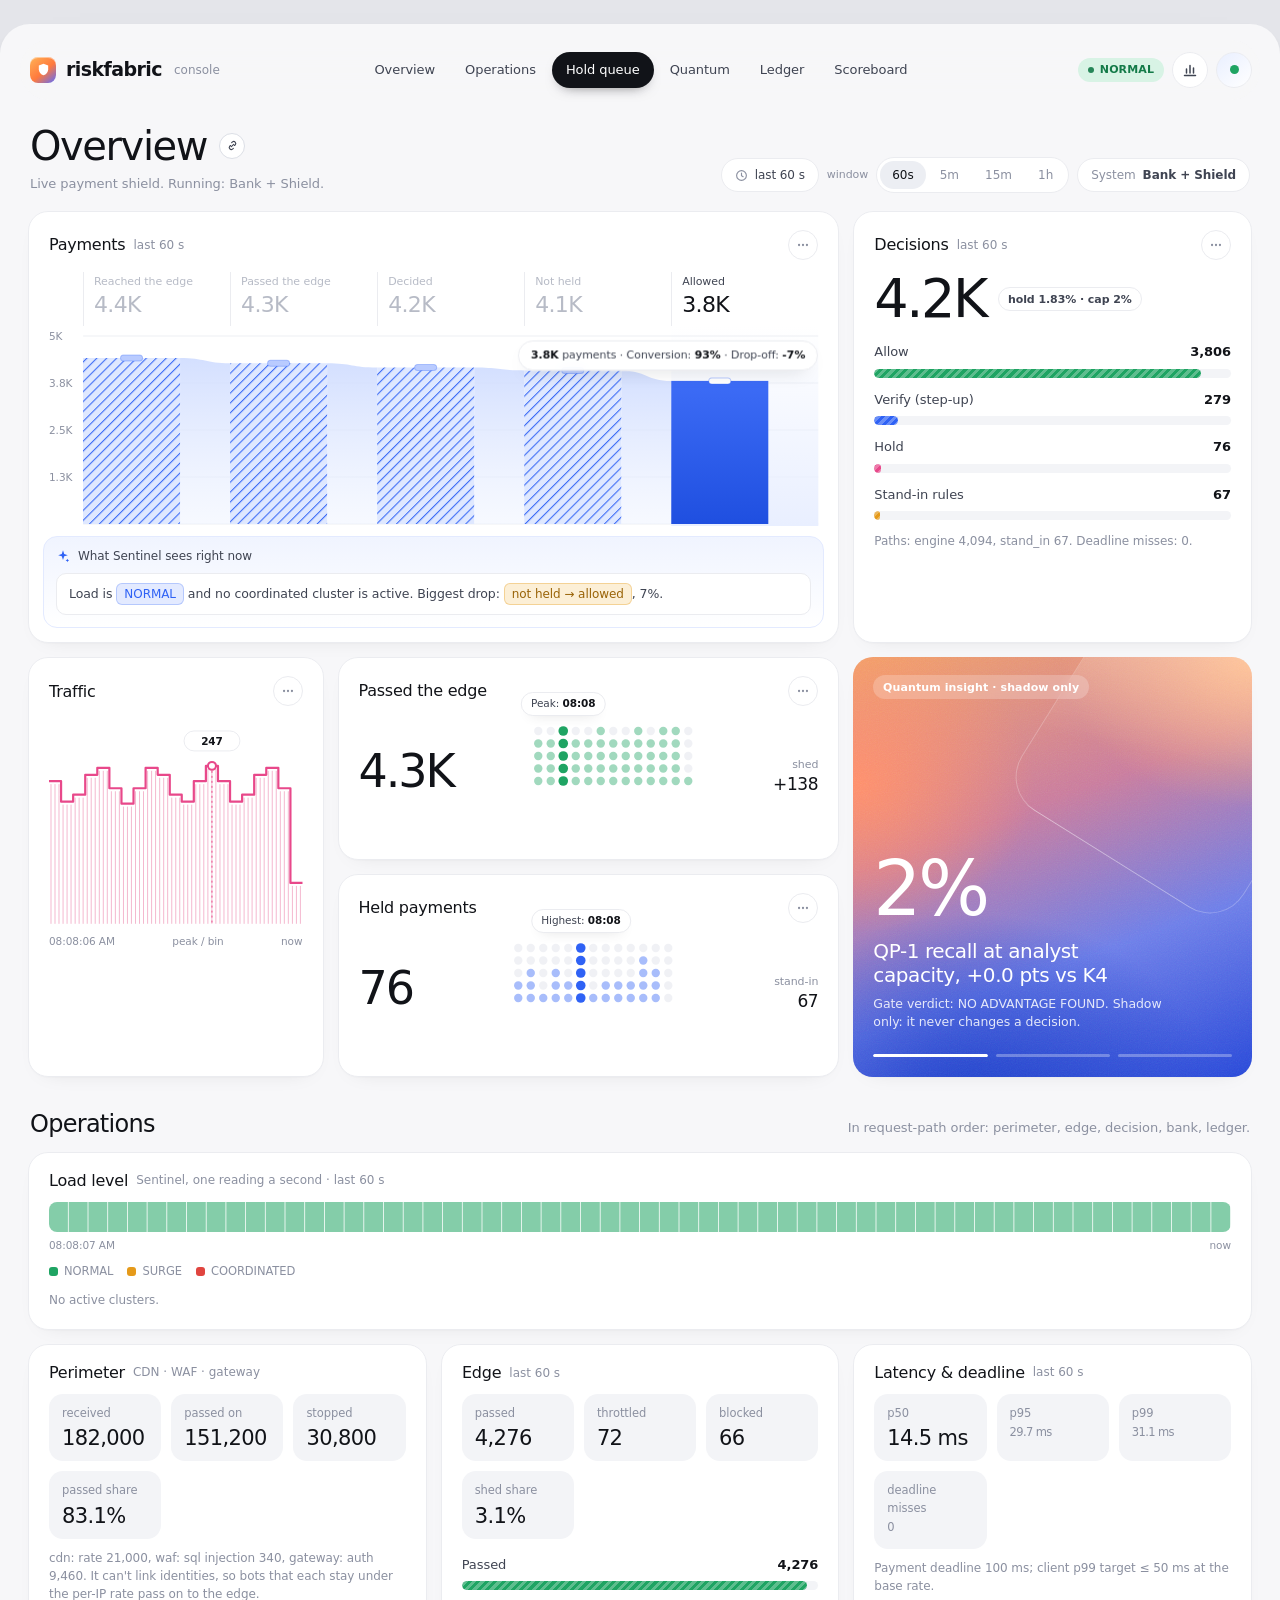
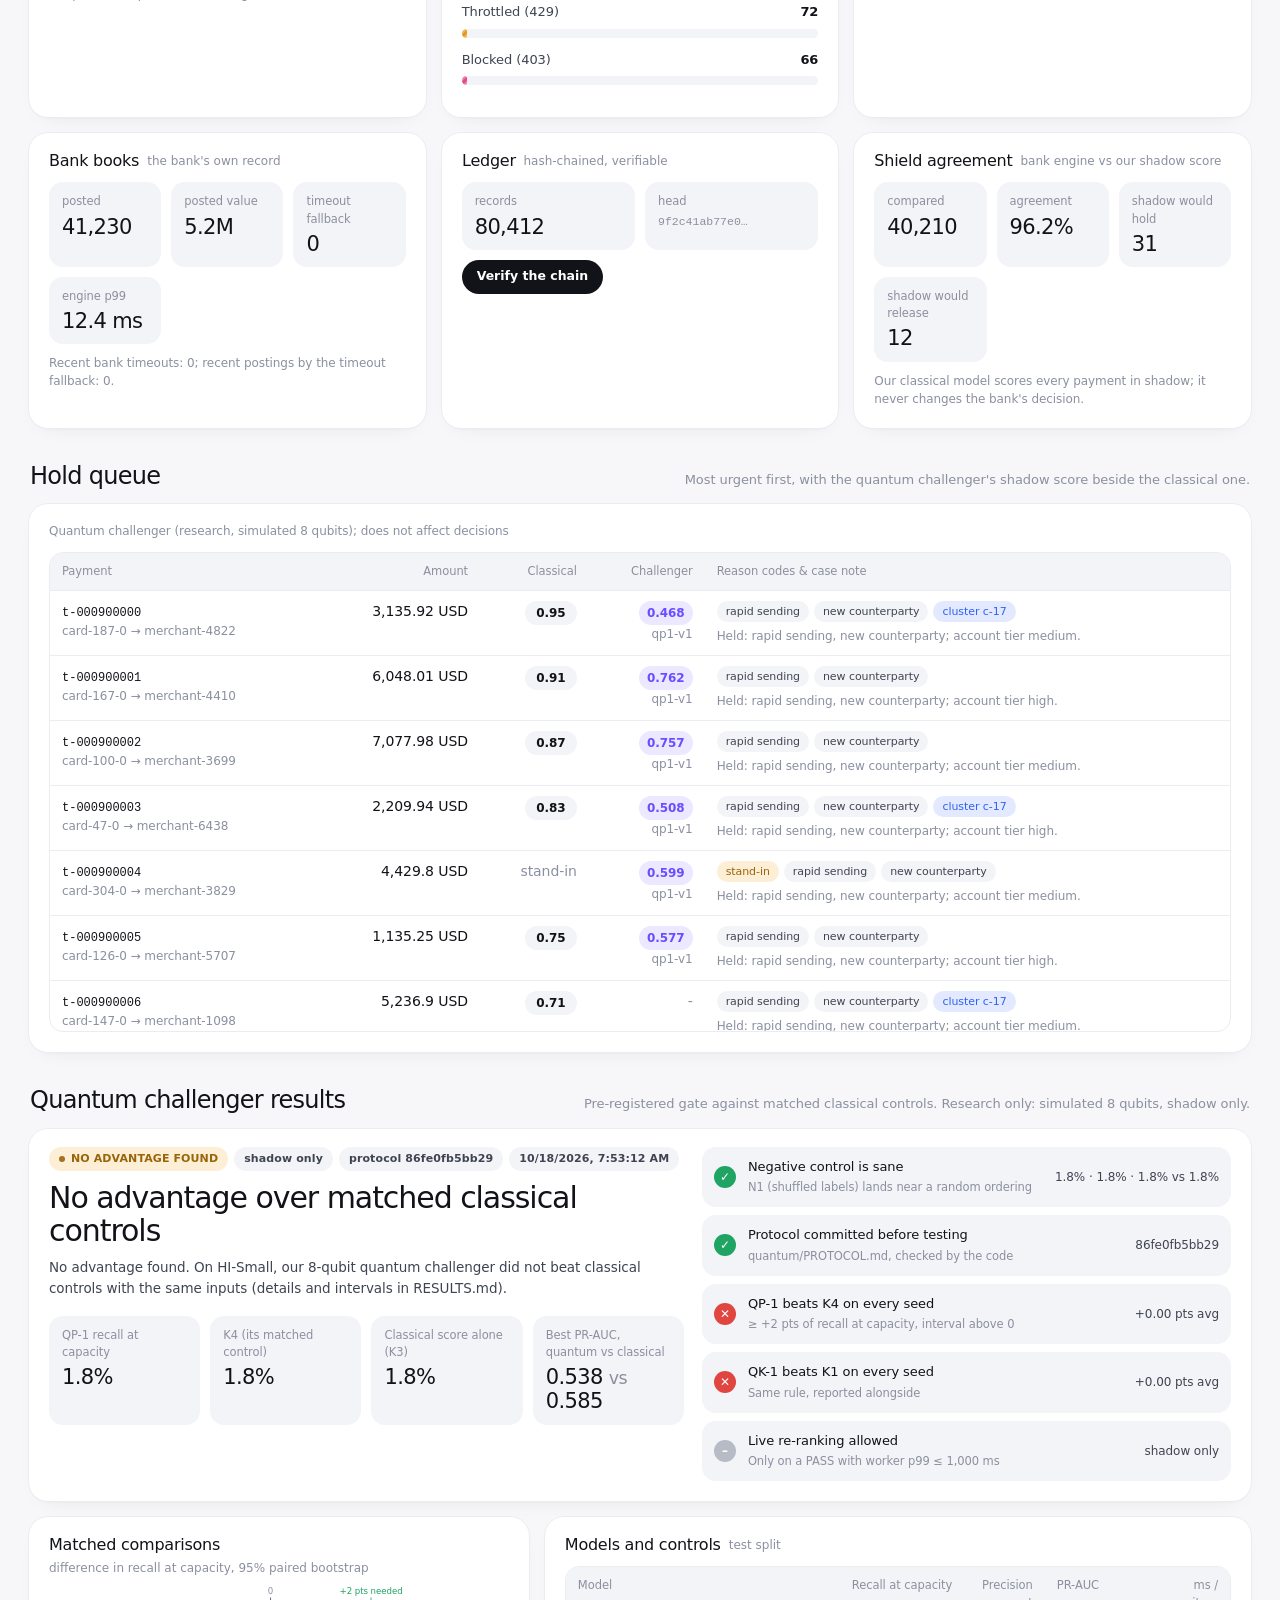
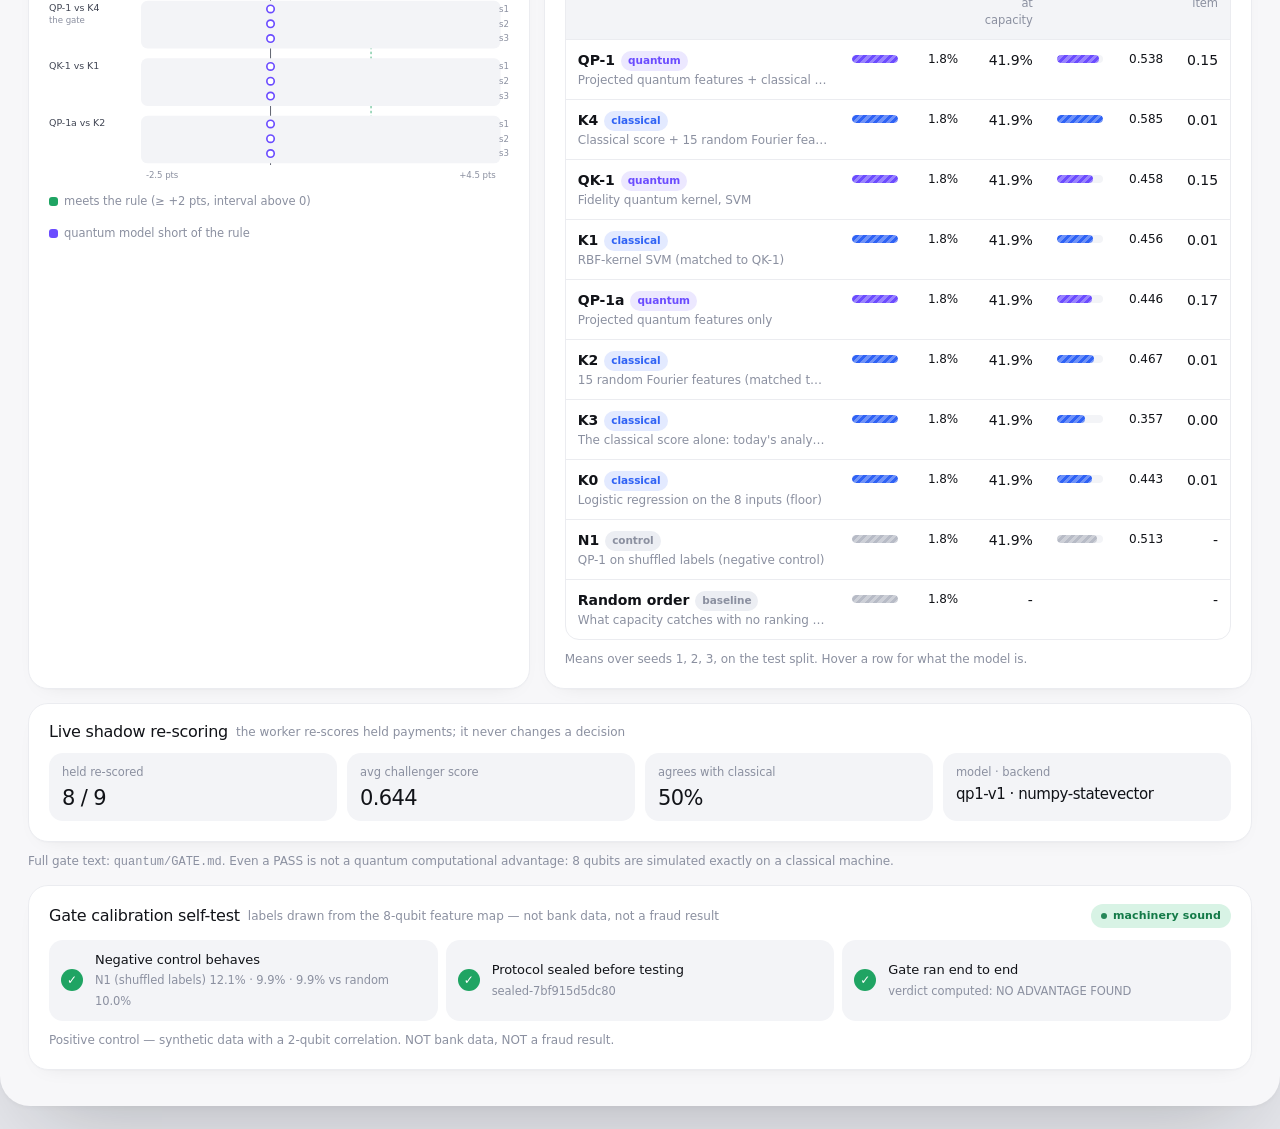
==== commit 660567eb: "console: refresh standalone demo.html with the current UI and quantum view" ====
--- a/console/demo.html
+++ b/console/demo.html
@@ -3,7 +3,7 @@
 <head>
 <meta charset="utf-8">
 <meta name="viewport" content="width=device-width, initial-scale=1">
-<title>RiskFabric Console (demo data)</title>
+<title>RiskFabric Console (demo)</title>
 <style>/* RiskFabric console + scoreboard. Plain CSS, no frameworks, no external fonts.
    Soft analytics theme: a grey canvas holding one off-white app frame, white cards with a hairline border and a
    whisper of shadow, a black pill for the active nav item, light display numerals, hatched blue bars, dot matrices,
@@ -471,6 +471,7 @@
 
   <div class="section-h" id="quantum"><h2>Quantum challenger results</h2><p>Pre-registered gate against matched classical controls. Research only: simulated 8 qubits, shadow only.</p></div>
   <div id="quantum-results"></div>
+  <div id="quantum-control" style="margin-top:14px"></div>
 </div>
 <script>
 // DEMO DATA FEED: sample numbers generated in the browser, not a measurement.
@@ -1051,6 +1052,599 @@
   }
  ],
  "gate_file": "quantum/GATE.md"
+}, QCTRL = {
+ "generated_ts": 1792316412.5086823,
+ "verdict": "NO ADVANTAGE FOUND",
+ "statement": "No advantage found. On the bank data, our 8-qubit quantum challenger did not beat classical controls with the same inputs (details and intervals in RESULTS.md).",
+ "rerank_allowed": false,
+ "random_order_recall": 0.10020716289454597,
+ "rows": [
+  {
+   "model": "QK-1",
+   "seed": 1,
+   "backend": "numpy-statevector",
+   "shots": null,
+   "inputs": "u8",
+   "n_train": 2795,
+   "n_test": 6000,
+   "recall_at_cap": 0.8867562380038387,
+   "pr_auc": 0.9145224576331297,
+   "precision_at_cap": 0.7687188019966722,
+   "control": "K1",
+   "diff_vs_control": 0.017274472168905874,
+   "diff_ci95": [
+    -0.015355086372360827,
+    0.030710172744721764
+   ],
+   "ms_per_item": 0.21901881616668106,
+   "qpu_seconds": 0,
+   "protocol_commit": "sealed-7bf915d5dc80",
+   "command": "python -m quantum.research.evaluate test --seed 20250",
+   "commit": "fdfa6cc"
+  },
+  {
+   "model": "QP-1",
+   "seed": 1,
+   "backend": "numpy-statevector",
+   "shots": null,
+   "inputs": "u8+s",
+   "n_train": 2795,
+   "n_test": 6000,
+   "recall_at_cap": 0.6391554702495201,
+   "pr_auc": 0.6487057080350463,
+   "precision_at_cap": 0.5540765391014975,
+   "control": "K4",
+   "diff_vs_control": -0.09596928982725528,
+   "diff_ci95": [
+    -0.13248560460652592,
+    -0.05950095969289826
+   ],
+   "ms_per_item": 0.15355108199999754,
+   "qpu_seconds": 0,
+   "protocol_commit": "sealed-7bf915d5dc80",
+   "command": "python -m quantum.research.evaluate test --seed 20250",
+   "commit": "fdfa6cc"
+  },
+  {
+   "model": "QP-1a",
+   "seed": 1,
+   "backend": "numpy-statevector",
+   "shots": null,
+   "inputs": "u8",
+   "n_train": 2795,
+   "n_test": 6000,
+   "recall_at_cap": 0.6372360844529751,
+   "pr_auc": 0.648126540134671,
+   "precision_at_cap": 0.5524126455906821,
+   "control": "K2",
+   "diff_vs_control": -0.10364683301343569,
+   "diff_ci95": [
+    -0.1324376199616123,
+    -0.05950095969289826
+   ],
+   "ms_per_item": 0.14632433883332396,
+   "qpu_seconds": 0,
+   "protocol_commit": "sealed-7bf915d5dc80",
+   "command": "python -m quantum.research.evaluate test --seed 20250",
+   "commit": "fdfa6cc"
+  },
+  {
+   "model": "K0",
+   "seed": 1,
+   "backend": "classical",
+   "shots": null,
+   "inputs": "u8",
+   "n_train": 2795,
+   "n_test": 6000,
+   "recall_at_cap": 0.7312859884836852,
+   "pr_auc": 0.7322894947220482,
+   "precision_at_cap": 0.6339434276206323,
+   "control": null,
+   "diff_vs_control": null,
+   "diff_ci95": null,
+   "ms_per_item": 0.00013168733331288726,
+   "qpu_seconds": 0,
+   "protocol_commit": "sealed-7bf915d5dc80",
+   "command": "python -m quantum.research.evaluate test --seed 20250",
+   "commit": "fdfa6cc"
+  },
+  {
+   "model": "K1",
+   "seed": 1,
+   "backend": "classical",
+   "shots": null,
+   "inputs": "u8",
+   "n_train": 2795,
+   "n_test": 6000,
+   "recall_at_cap": 0.8694817658349329,
+   "pr_auc": 0.908727501961826,
+   "precision_at_cap": 0.7537437603993344,
+   "control": null,
+   "diff_vs_control": null,
+   "diff_ci95": null,
+   "ms_per_item": 0.010618146833318557,
+   "qpu_seconds": 0,
+   "protocol_commit": "sealed-7bf915d5dc80",
+   "command": "python -m quantum.research.evaluate test --seed 20250",
+   "commit": "fdfa6cc"
+  },
+  {
+   "model": "K2",
+   "seed": 1,
+   "backend": "classical",
+   "shots": null,
+   "inputs": "u8",
+   "n_train": 2795,
+   "n_test": 6000,
+   "recall_at_cap": 0.7408829174664108,
+   "pr_auc": 0.7260594088722471,
+   "precision_at_cap": 0.6422628951747088,
+   "control": null,
+   "diff_vs_control": null,
+   "diff_ci95": null,
+   "ms_per_item": 0.00037817183332814847,
+   "qpu_seconds": 0,
+   "protocol_commit": "sealed-7bf915d5dc80",
+   "command": "python -m quantum.research.evaluate test --seed 20250",
+   "commit": "fdfa6cc"
+  },
+  {
+   "model": "K4",
+   "seed": 1,
+   "backend": "classical",
+   "shots": null,
+   "inputs": "u8+s",
+   "n_train": 2795,
+   "n_test": 6000,
+   "recall_at_cap": 0.7351247600767754,
+   "pr_auc": 0.7258862624433324,
+   "precision_at_cap": 0.6372712146422629,
+   "control": null,
+   "diff_vs_control": null,
+   "diff_ci95": null,
+   "ms_per_item": 0.00035349449998041865,
+   "qpu_seconds": 0,
+   "protocol_commit": "sealed-7bf915d5dc80",
+   "command": "python -m quantum.research.evaluate test --seed 20250",
+   "commit": "fdfa6cc"
+  },
+  {
+   "model": "K3",
+   "seed": 1,
+   "backend": "classical",
+   "shots": null,
+   "inputs": "s",
+   "n_train": 2795,
+   "n_test": 6000,
+   "recall_at_cap": 0.10556621880998081,
+   "pr_auc": 0.09178557683614452,
+   "precision_at_cap": 0.09151414309484193,
+   "control": null,
+   "diff_vs_control": null,
+   "diff_ci95": null,
+   "ms_per_item": 5.571666482258782e-07,
+   "qpu_seconds": 0,
+   "protocol_commit": "sealed-7bf915d5dc80",
+   "command": "python -m quantum.research.evaluate test --seed 20250",
+   "commit": "fdfa6cc"
+  },
+  {
+   "model": "N1",
+   "seed": 1,
+   "backend": "numpy-statevector",
+   "shots": null,
+   "inputs": "u8",
+   "n_train": 2795,
+   "n_test": 6000,
+   "recall_at_cap": 0.12092130518234165,
+   "pr_auc": 0.06791296878775513,
+   "precision_at_cap": 0.033277870216306155,
+   "control": null,
+   "diff_vs_control": null,
+   "diff_ci95": null,
+   "ms_per_item": null,
+   "qpu_seconds": 0,
+   "protocol_commit": "sealed-7bf915d5dc80",
+   "command": "python -m quantum.research.evaluate test --seed 20250",
+   "commit": "fdfa6cc"
+  },
+  {
+   "model": "QK-1",
+   "seed": 2,
+   "backend": "numpy-statevector",
+   "shots": null,
+   "inputs": "u8",
+   "n_train": 2795,
+   "n_test": 6000,
+   "recall_at_cap": 0.8618042226487524,
+   "pr_auc": 0.9096450860928139,
+   "precision_at_cap": 0.7470881863560732,
+   "control": "K1",
+   "diff_vs_control": -0.009596928982725461,
+   "diff_ci95": [
+    -0.028790786948176605,
+    0.013435700575815779
+   ],
+   "ms_per_item": 0.2387741328333277,
+   "qpu_seconds": 0,
+   "protocol_commit": "sealed-7bf915d5dc80",
+   "command": "python -m quantum.research.evaluate test --seed 20250",
+   "commit": "fdfa6cc"
+  },
+  {
+   "model": "QP-1",
+   "seed": 2,
+   "backend": "numpy-statevector",
+   "shots": null,
+   "inputs": "u8+s",
+   "n_train": 2795,
+   "n_test": 6000,
+   "recall_at_cap": 0.6449136276391555,
+   "pr_auc": 0.6461779316975187,
+   "precision_at_cap": 0.5590682196339434,
+   "control": "K4",
+   "diff_vs_control": -0.07677543186180424,
+   "diff_ci95": [
+    -0.10940499040307106,
+    -0.03838771593090207
+   ],
+   "ms_per_item": 0.15029097733330823,
+   "qpu_seconds": 0,
+   "protocol_commit": "sealed-7bf915d5dc80",
+   "command": "python -m quantum.research.evaluate test --seed 20250",
+   "commit": "fdfa6cc"
+  },
+  {
+   "model": "QP-1a",
+   "seed": 2,
+   "backend": "numpy-statevector",
+   "shots": null,
+   "inputs": "u8",
+   "n_train": 2795,
+   "n_test": 6000,
+   "recall_at_cap": 0.6410748560460653,
+   "pr_auc": 0.6473380082998876,
+   "precision_at_cap": 0.5557404326123128,
+   "control": "K2",
+   "diff_vs_control": -0.08445297504798466,
+   "diff_ci95": [
+    -0.11324376199616115,
+    -0.04606525911708248
+   ],
+   "ms_per_item": 0.14040685916669796,
+   "qpu_seconds": 0,
+   "protocol_commit": "sealed-7bf915d5dc80",
+   "command": "python -m quantum.research.evaluate test --seed 20250",
+   "commit": "fdfa6cc"
+  },
+  {
+   "model": "K0",
+   "seed": 2,
+   "backend": "classical",
+   "shots": null,
+   "inputs": "u8",
+   "n_train": 2795,
+   "n_test": 6000,
+   "recall_at_cap": 0.727447216890595,
+   "pr_auc": 0.72580936348746,
+   "precision_at_cap": 0.6306156405990017,
+   "control": null,
+   "diff_vs_control": null,
+   "diff_ci95": null,
+   "ms_per_item": 0.00012538016668865262,
+   "qpu_seconds": 0,
+   "protocol_commit": "sealed-7bf915d5dc80",
+   "command": "python -m quantum.research.evaluate test --seed 20250",
+   "commit": "fdfa6cc"
+  },
+  {
+   "model": "K1",
+   "seed": 2,
+   "backend": "classical",
+   "shots": null,
+   "inputs": "u8",
+   "n_train": 2795,
+   "n_test": 6000,
+   "recall_at_cap": 0.8714011516314779,
+   "pr_auc": 0.90886758078033,
+   "precision_at_cap": 0.7554076539101497,
+   "control": null,
+   "diff_vs_control": null,
+   "diff_ci95": null,
+   "ms_per_item": 0.011442548999980318,
+   "qpu_seconds": 0,
+   "protocol_commit": "sealed-7bf915d5dc80",
+   "command": "python -m quantum.research.evaluate test --seed 20250",
+   "commit": "fdfa6cc"
+  },
+  {
+   "model": "K2",
+   "seed": 2,
+   "backend": "classical",
+   "shots": null,
+   "inputs": "u8",
+   "n_train": 2795,
+   "n_test": 6000,
+   "recall_at_cap": 0.72552783109405,
+   "pr_auc": 0.7271508710887228,
+   "precision_at_cap": 0.6289517470881864,
+   "control": null,
+   "diff_vs_control": null,
+   "diff_ci95": null,
+   "ms_per_item": 0.0004520733333492899,
+   "qpu_seconds": 0,
+   "protocol_commit": "sealed-7bf915d5dc80",
+   "command": "python -m quantum.research.evaluate test --seed 20250",
+   "commit": "fdfa6cc"
+  },
+  {
+   "model": "K4",
+   "seed": 2,
+   "backend": "classical",
+   "shots": null,
+   "inputs": "u8+s",
+   "n_train": 2795,
+   "n_test": 6000,
+   "recall_at_cap": 0.7216890595009597,
+   "pr_auc": 0.726454879699142,
+   "precision_at_cap": 0.6256239600665557,
+   "control": null,
+   "diff_vs_control": null,
+   "diff_ci95": null,
+   "ms_per_item": 0.0004404500000039964,
+   "qpu_seconds": 0,
+   "protocol_commit": "sealed-7bf915d5dc80",
+   "command": "python -m quantum.research.evaluate test --seed 20250",
+   "commit": "fdfa6cc"
+  },
+  {
+   "model": "K3",
+   "seed": 2,
+   "backend": "classical",
+   "shots": null,
+   "inputs": "s",
+   "n_train": 2795,
+   "n_test": 6000,
+   "recall_at_cap": 0.10556621880998081,
+   "pr_auc": 0.09178557683614452,
+   "precision_at_cap": 0.09151414309484193,
+   "control": null,
+   "diff_vs_control": null,
+   "diff_ci95": null,
+   "ms_per_item": 7.311666649911785e-07,
+   "qpu_seconds": 0,
+   "protocol_commit": "sealed-7bf915d5dc80",
+   "command": "python -m quantum.research.evaluate test --seed 20250",
+   "commit": "fdfa6cc"
+  },
+  {
+   "model": "N1",
+   "seed": 2,
+   "backend": "numpy-statevector",
+   "shots": null,
+   "inputs": "u8",
+   "n_train": 2795,
+   "n_test": 6000,
+   "recall_at_cap": 0.09856046065259116,
+   "pr_auc": 0.06376737133423685,
+   "precision_at_cap": 0.029950083194675542,
+   "control": null,
+   "diff_vs_control": null,
+   "diff_ci95": null,
+   "ms_per_item": null,
+   "qpu_seconds": 0,
+   "protocol_commit": "sealed-7bf915d5dc80",
+   "command": "python -m quantum.research.evaluate test --seed 20250",
+   "commit": "fdfa6cc"
+  },
+  {
+   "model": "QK-1",
+   "seed": 3,
+   "backend": "numpy-statevector",
+   "shots": null,
+   "inputs": "u8",
+   "n_train": 2795,
+   "n_test": 6000,
+   "recall_at_cap": 0.8714011516314779,
+   "pr_auc": 0.9142514119714487,
+   "precision_at_cap": 0.7554076539101497,
+   "control": "K1",
+   "diff_vs_control": -0.0038387715930902067,
+   "diff_ci95": [
+    -0.02495201535508629,
+    0.017274472168905874
+   ],
+   "ms_per_item": 0.27547342166667477,
+   "qpu_seconds": 0,
+   "protocol_commit": "sealed-7bf915d5dc80",
+   "command": "python -m quantum.research.evaluate test --seed 20250",
+   "commit": "fdfa6cc"
+  },
+  {
+   "model": "QP-1",
+   "seed": 3,
+   "backend": "numpy-statevector",
+   "shots": null,
+   "inputs": "u8+s",
+   "n_train": 2795,
+   "n_test": 6000,
+   "recall_at_cap": 0.6353166986564299,
+   "pr_auc": 0.6473597703250463,
+   "precision_at_cap": 0.5507487520798668,
+   "control": "K4",
+   "diff_vs_control": -0.07293666026871404,
+   "diff_ci95": [
+    -0.09404990403071023,
+    -0.03454894433781186
+   ],
+   "ms_per_item": 0.15410192966665667,
+   "qpu_seconds": 0,
+   "protocol_commit": "sealed-7bf915d5dc80",
+   "command": "python -m quantum.research.evaluate test --seed 20250",
+   "commit": "fdfa6cc"
+  },
+  {
+   "model": "QP-1a",
+   "seed": 3,
+   "backend": "numpy-statevector",
+   "shots": null,
+   "inputs": "u8",
+   "n_train": 2795,
+   "n_test": 6000,
+   "recall_at_cap": 0.6391554702495201,
+   "pr_auc": 0.6471529663810422,
+   "precision_at_cap": 0.5540765391014975,
+   "control": "K2",
+   "diff_vs_control": -0.06717850287907867,
+   "diff_ci95": [
+    -0.09404990403071023,
+    -0.03454894433781186
+   ],
+   "ms_per_item": 0.15780520933333264,
+   "qpu_seconds": 0,
+   "protocol_commit": "sealed-7bf915d5dc80",
+   "command": "python -m quantum.research.evaluate test --seed 20250",
+   "commit": "fdfa6cc"
+  },
+  {
+   "model": "K0",
+   "seed": 3,
+   "backend": "classical",
+   "shots": null,
+   "inputs": "u8",
+   "n_train": 2795,
+   "n_test": 6000,
+   "recall_at_cap": 0.7332053742802304,
+   "pr_auc": 0.7301229723381026,
+   "precision_at_cap": 0.6356073211314476,
+   "control": null,
+   "diff_vs_control": null,
+   "diff_ci95": null,
+   "ms_per_item": 0.0001823156666584206,
+   "qpu_seconds": 0,
+   "protocol_commit": "sealed-7bf915d5dc80",
+   "command": "python -m quantum.research.evaluate test --seed 20250",
+   "commit": "fdfa6cc"
+  },
+  {
+   "model": "K1",
+   "seed": 3,
+   "backend": "classical",
+   "shots": null,
+   "inputs": "u8",
+   "n_train": 2795,
+   "n_test": 6000,
+   "recall_at_cap": 0.8752399232245681,
+   "pr_auc": 0.916428363962207,
+   "precision_at_cap": 0.7587354409317804,
+   "control": null,
+   "diff_vs_control": null,
+   "diff_ci95": null,
+   "ms_per_item": 0.011425172833355646,
+   "qpu_seconds": 0,
+   "protocol_commit": "sealed-7bf915d5dc80",
+   "command": "python -m quantum.research.evaluate test --seed 20250",
+   "commit": "fdfa6cc"
+  },
+  {
+   "model": "K2",
+   "seed": 3,
+   "backend": "classical",
+   "shots": null,
+   "inputs": "u8",
+   "n_train": 2795,
+   "n_test": 6000,
+   "recall_at_cap": 0.7063339731285988,
+   "pr_auc": 0.6842964945995084,
+   "precision_at_cap": 0.6123128119800333,
+   "control": null,
+   "diff_vs_control": null,
+   "diff_ci95": null,
+   "ms_per_item": 0.00036380249999486597,
+   "qpu_seconds": 0,
+   "protocol_commit": "sealed-7bf915d5dc80",
+   "command": "python -m quantum.research.evaluate test --seed 20250",
+   "commit": "fdfa6cc"
+  },
+  {
+   "model": "K4",
+   "seed": 3,
+   "backend": "classical",
+   "shots": null,
+   "inputs": "u8+s",
+   "n_train": 2795,
+   "n_test": 6000,
+   "recall_at_cap": 0.708253358925144,
+   "pr_auc": 0.6848766587523633,
+   "precision_at_cap": 0.6139767054908486,
+   "control": null,
+   "diff_vs_control": null,
+   "diff_ci95": null,
+   "ms_per_item": 0.0003668581666715909,
+   "qpu_seconds": 0,
+   "protocol_commit": "sealed-7bf915d5dc80",
+   "command": "python -m quantum.research.evaluate test --seed 20250",
+   "commit": "fdfa6cc"
+  },
+  {
+   "model": "K3",
+   "seed": 3,
+   "backend": "classical",
+   "shots": null,
+   "inputs": "s",
+   "n_train": 2795,
+   "n_test": 6000,
+   "recall_at_cap": 0.10556621880998081,
+   "pr_auc": 0.09178557683614452,
+   "precision_at_cap": 0.09151414309484193,
+   "control": null,
+   "diff_vs_control": null,
+   "diff_ci95": null,
+   "ms_per_item": 3.70666687861861e-07,
+   "qpu_seconds": 0,
+   "protocol_commit": "sealed-7bf915d5dc80",
+   "command": "python -m quantum.research.evaluate test --seed 20250",
+   "commit": "fdfa6cc"
+  },
+  {
+   "model": "N1",
+   "seed": 3,
+   "backend": "numpy-statevector",
+   "shots": null,
+   "inputs": "u8",
+   "n_train": 2795,
+   "n_test": 6000,
+   "recall_at_cap": 0.0989443378119002,
+   "pr_auc": 0.1263076227354204,
+   "precision_at_cap": 0.16139767054908485,
+   "control": null,
+   "diff_vs_control": null,
+   "diff_ci95": null,
+   "ms_per_item": null,
+   "qpu_seconds": 0,
+   "protocol_commit": "sealed-7bf915d5dc80",
+   "command": "python -m quantum.research.evaluate test --seed 20250",
+   "commit": "fdfa6cc"
+  }
+ ],
+ "gate_file": "quantum/GATE.md",
+ "gate": {
+  "qp1_beats": false,
+  "qk1_beats": false,
+  "sanity_ok": true,
+  "protocol_committed": true
+ },
+ "n1_recall": [
+  0.12092130518234165,
+  0.09856046065259116,
+  0.0989443378119002
+ ],
+ "protocol_commit": "sealed-7bf915d5dc80",
+ "min_gain": 0.02,
+ "sanity_tolerance": 0.03,
+ "worker": null,
+ "positive_control": true,
+ "label": "Positive control \u2014 synthetic data with a 2-qubit correlation. NOT bank data, NOT a fraud result."
 };
 let seed = 7; const rnd = () => (seed = (seed * 16807) % 2147483647) / 2147483647;
 const edge = {}, dec = {}, threat = {};
@@ -1069,9 +1663,9 @@
   for(let s=start;s<=hi;s++){ const b=store[s]; if(!b) continue; const col=Math.floor((s-start)/w); const row=out[col]||(out[col]={ts:start+col*w}); keys.forEach(([k,i])=>row[k]=(row[k]||0)+b[i]); }
   return Object.keys(out).sort((a,b)=>a-b).map(k=>out[k]); }
 const holds = Array.from({length:9},(_,k)=>({txn_id:"t-"+String(900000+k).padStart(9,"0"), queue_score:.95-k*.04, score:+(.95-k*.04).toFixed(3),
-  amount:+(800+rnd()*8000).toFixed(2), currency:"USD", from_acct:"acct-"+Math.floor(rnd()*999), to_acct:"pay-"+Math.floor(rnd()*9999),
-  tier:k%2?"high":"medium", cluster:k%3?null:"c-17", stand_in:k===4, reasons:["fan-out burst","new counterparty"].concat(k%3?[]:["cluster c-17"]),
-  note:"Held: fan-out burst, new counterparty; account tier "+(k%2?"high":"medium")+".",
+  amount:+(800+rnd()*8000).toFixed(2), currency:"USD", from_acct:"card-"+Math.floor(rnd()*400)+"-0", to_acct:"merchant-"+Math.floor(rnd()*9999),
+  tier:k%2?"high":"medium", cluster:k%3?null:"c-17", stand_in:k===4, reasons:["rapid sending","new counterparty"].concat(k%3?[]:["cluster c-17"]),
+  note:"Held: rapid sending, new counterparty; account tier "+(k%2?"high":"medium")+".",
   challenger: k===6?null:{score:+(.3+rnd()*.6).toFixed(3),status:"ok",backend:"numpy-statevector",model:"qp1-v1"}}));
 function api(path){
   const u=new URL(path,location.href), sec=+(u.searchParams.get("seconds")||60), n=+(u.searchParams.get("n")||60), now=Math.floor(Date.now()/1000), start=now-sec;
@@ -1079,9 +1673,9 @@
   if(p==="/api/meta") return {system:"shield"};
   if(p==="/api/threat"){ const out=[]; for(let s=now-n+1;s<=now;s++){ const lv=threat[s]||"NORMAL"; out.push({ts:s,level:lv,n_clusters:lv==="NORMAL"?0:1,clusters:lv==="NORMAL"?[]:[{id:"c-17",key_type:"fingerprint",action:"throttle",share:.41,risk:.91}]}); } return {entries:out}; }
   if(p==="/api/edge"){ const t={passed:0,throttled:0,blocked:0}; for(let s=start;s<=now;s++){const b=edge[s]; if(b){t.passed+=b[0];t.throttled+=b[1];t.blocked+=b[2];}} return {totals:t,seconds:sec,series:series(edge,start,[["passed",0],["throttled",1],["blocked",2]])}; }
-  if(p==="/api/decisions"){ const c={ALLOW:0,VERIFY:0,HOLD:0}; let si=0,tot=0,h60=0,t60=0; for(let s=start;s<=now;s++){const b=dec[s]; if(b){c.ALLOW+=b[0];c.VERIFY+=b[1];c.HOLD+=b[2];si+=b[3];tot+=b[5];}}
+  if(p==="/api/decisions"){ const cc={ALLOW:0,VERIFY:0,HOLD:0}; let si=0,tot=0,h60=0,t60=0; for(let s=start;s<=now;s++){const b=dec[s]; if(b){cc.ALLOW+=b[0];cc.VERIFY+=b[1];cc.HOLD+=b[2];si+=b[3];tot+=b[5];}}
     for(let s=now-60;s<=now;s++){const b=dec[s]; if(b){h60+=b[2];t60+=b[5];}} const hr=t60?100*h60/t60:0;
-    return {counts:c,paths:{engine:tot-si,stand_in:si},stand_in:si,deadline_miss:0,total:tot,seconds:sec,series:series(dec,start,[["ALLOW",0],["VERIFY",1],["HOLD",2]]),
+    return {counts:cc,paths:{engine:tot-si,stand_in:si},stand_in:si,deadline_miss:0,total:tot,seconds:sec,series:series(dec,start,[["ALLOW",0],["VERIFY",1],["HOLD",2]]),
       latency_ms:{p50:+(14+rnd()*4).toFixed(1),p95:+(26+rnd()*4).toFixed(1),p99:+(31+rnd()*6).toFixed(1)},hold_rate_60s_pct:+hr.toFixed(3),hold_cap_pct:2,hold_alert:hr>2}; }
   if(p==="/api/perimeter") return {reachable:true,received:182000,passed:151200,stopped:{cdn:{rate:21000},waf:{"sql injection":340},gateway:{auth:9460}}};
   if(p==="/api/bank") return {books:{posted_count:41230,posted_value:5210442,fail_open_count:0},engine_p99_ms:12.4,recent_timeouts:0,recent_fail_open:0,reachable:true};
@@ -1089,6 +1683,7 @@
   if(p==="/api/shield") return {pairs:40210,agreement:.962,shadow_would_hold:31,shadow_would_release:12};
   if(p==="/api/holds") return {holds,challenger_label:"Quantum challenger (research, simulated 8 qubits); does not affect decisions"};
   if(p==="/api/quantum/summary") return QSUM;
+  if(p==="/api/quantum/control") return QCTRL || {empty:true};
   return null;
 }
 window.fetch = async (path, opt) => {
@@ -1312,7 +1907,28 @@
     return out;
   }
 
-  window.RFQuantum = { renderResults, slides, digest };
+  // The gate calibration self-test (control_summary.json). Honest framing: it shows the gate machinery runs and its
+  // negative-control/sanity checks behave; it is not tuned to manufacture a PASS.
+  function renderControl(el, C) {
+    if (!el) return;
+    if (!C || C.empty || !C.verdict) { el.innerHTML = ""; return; }
+    const D = digest(C);
+    const sane = D.gate.sanity_ok;
+    const items = [
+      [sane, "Negative control behaves", `N1 (shuffled labels) ${D.n1.map((x) => pct(x)).join(" · ")} vs random ${pct(D.rand)}`],
+      [D.gate.protocol_committed, "Protocol sealed before testing", D.commit ? esc(D.commit) : "-"],
+      [true, "Gate ran end to end", `verdict computed: ${esc(C.verdict)}`],
+    ];
+    el.innerHTML = `<section class="card s-12" aria-label="Gate calibration self-test">
+      <div class="card-h"><h2>Gate calibration self-test <small>labels drawn from the 8-qubit feature map — not bank data, not a fraud result</small></h2>
+        <span class="tag ${sane ? "ok" : "bad"}">${sane ? "machinery sound" : "check failed"}</span></div>
+      <div class="checks" style="grid-template-columns:repeat(auto-fit,minmax(220px,1fr))">
+        ${items.map(([ok, t, v]) => `<div class="check ${ok ? "ok" : "no"}"><span class="ico" aria-hidden="true">${ok ? "✓" : "✕"}</span><div><b>${esc(t)}</b><span>${esc(v)}</span></div></div>`).join("")}
+      </div>
+      <p class="note">${esc(C.label || "")}</p></section>`;
+  }
+
+  window.RFQuantum = { renderResults, renderControl, slides, digest };
 })();
 </script><script>// RiskFabric console: polls the read-only /api routes and draws small inline SVG charts. No libraries.
 "use strict";
@@ -1674,6 +2290,8 @@
     else showSlide(0);
   }
   window.RFQuantum.renderResults($("quantum-results"), QSUM, LAST_HOLDS);
+  const ctrl = await get("/api/quantum/control");
+  window.RFQuantum.renderControl($("quantum-control"), ctrl);
 }
 $("insight-bars").addEventListener("click", (e) => { const b = e.target.closest("button[data-k]"); if (b) showSlide(+b.dataset.k); });
 
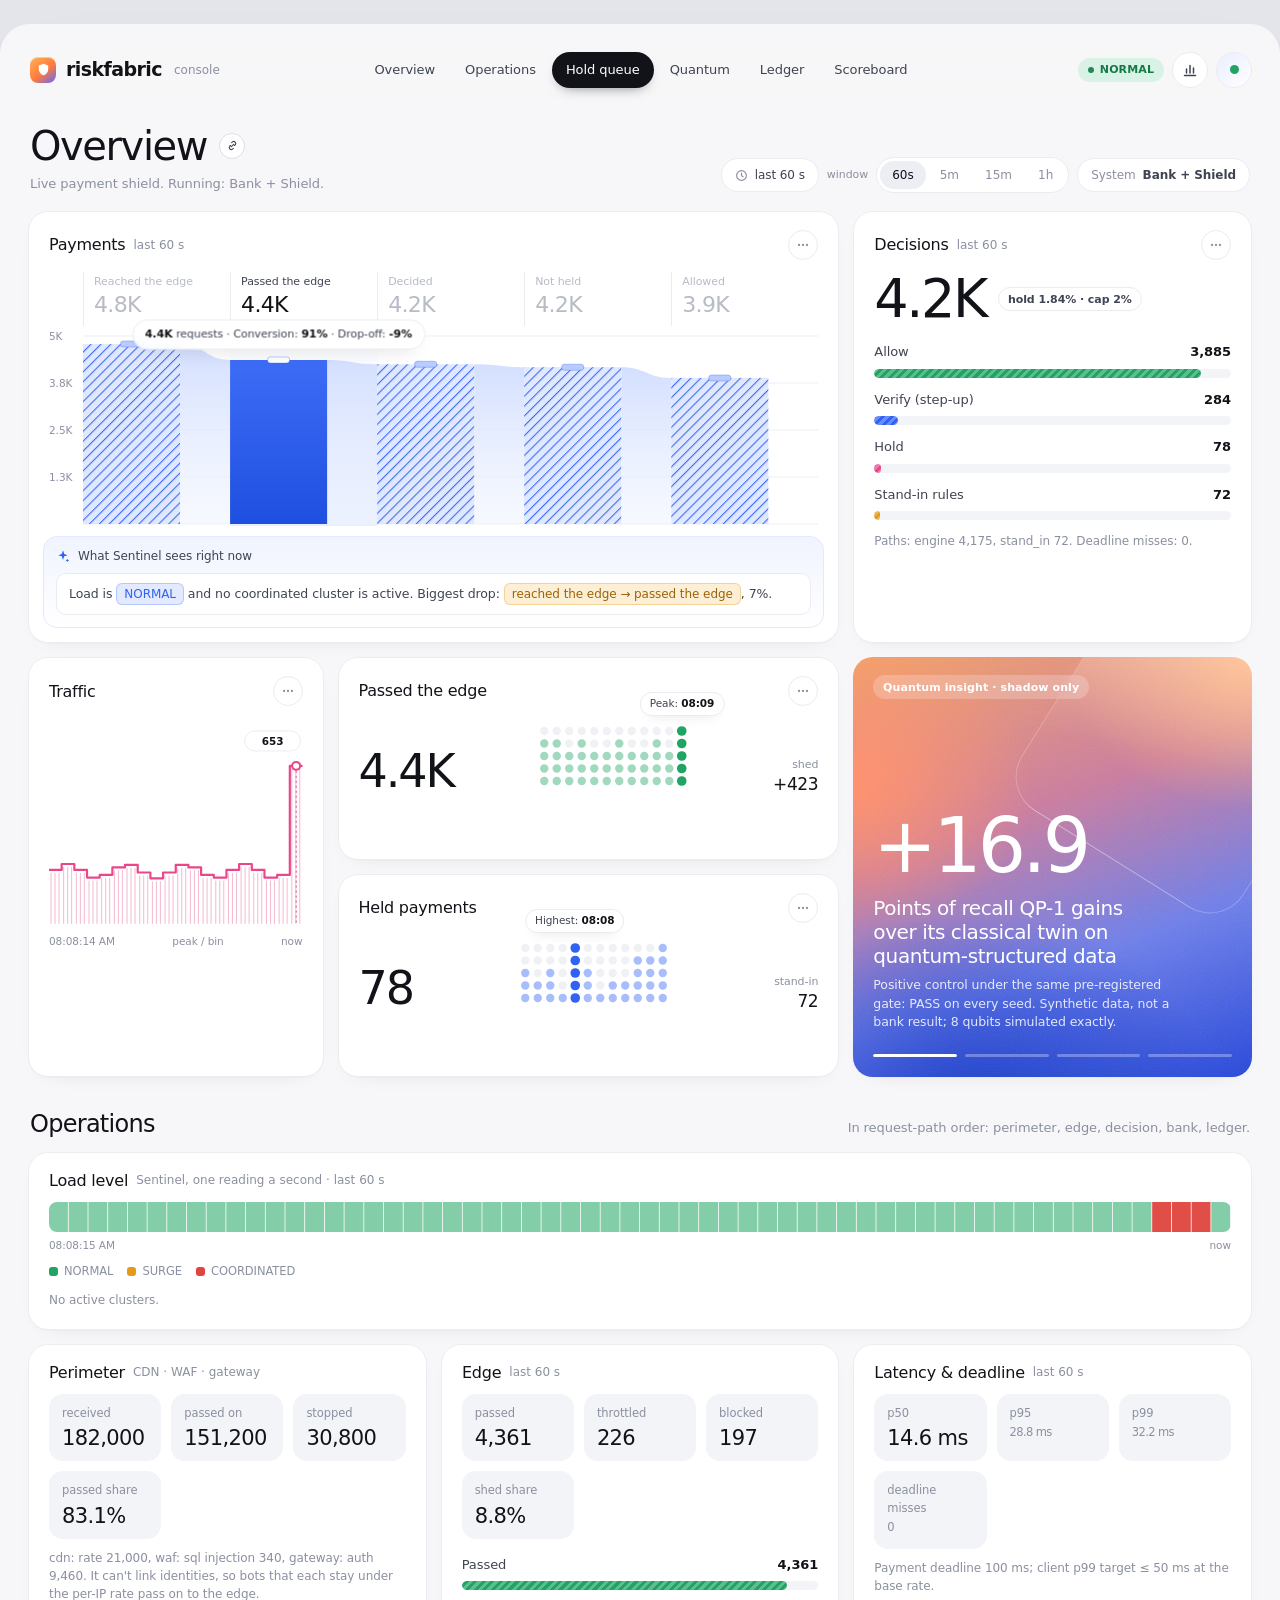
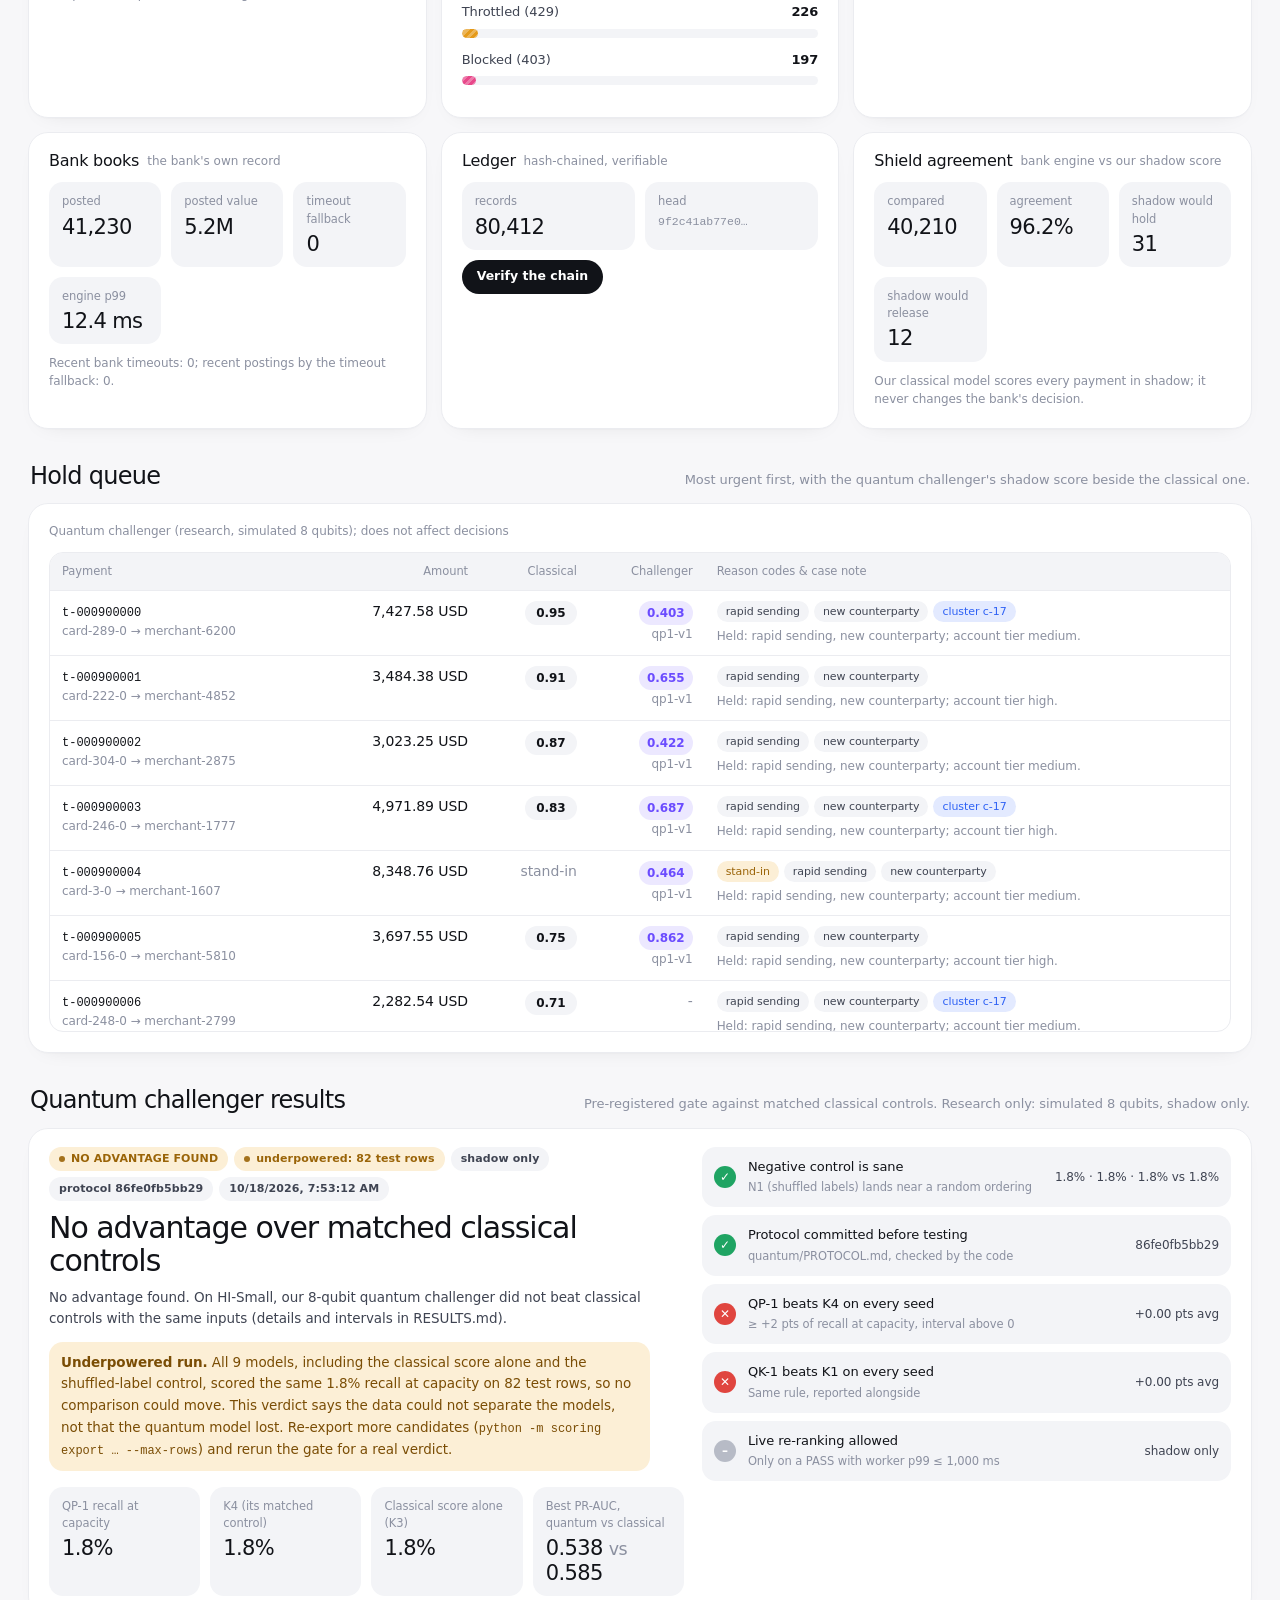
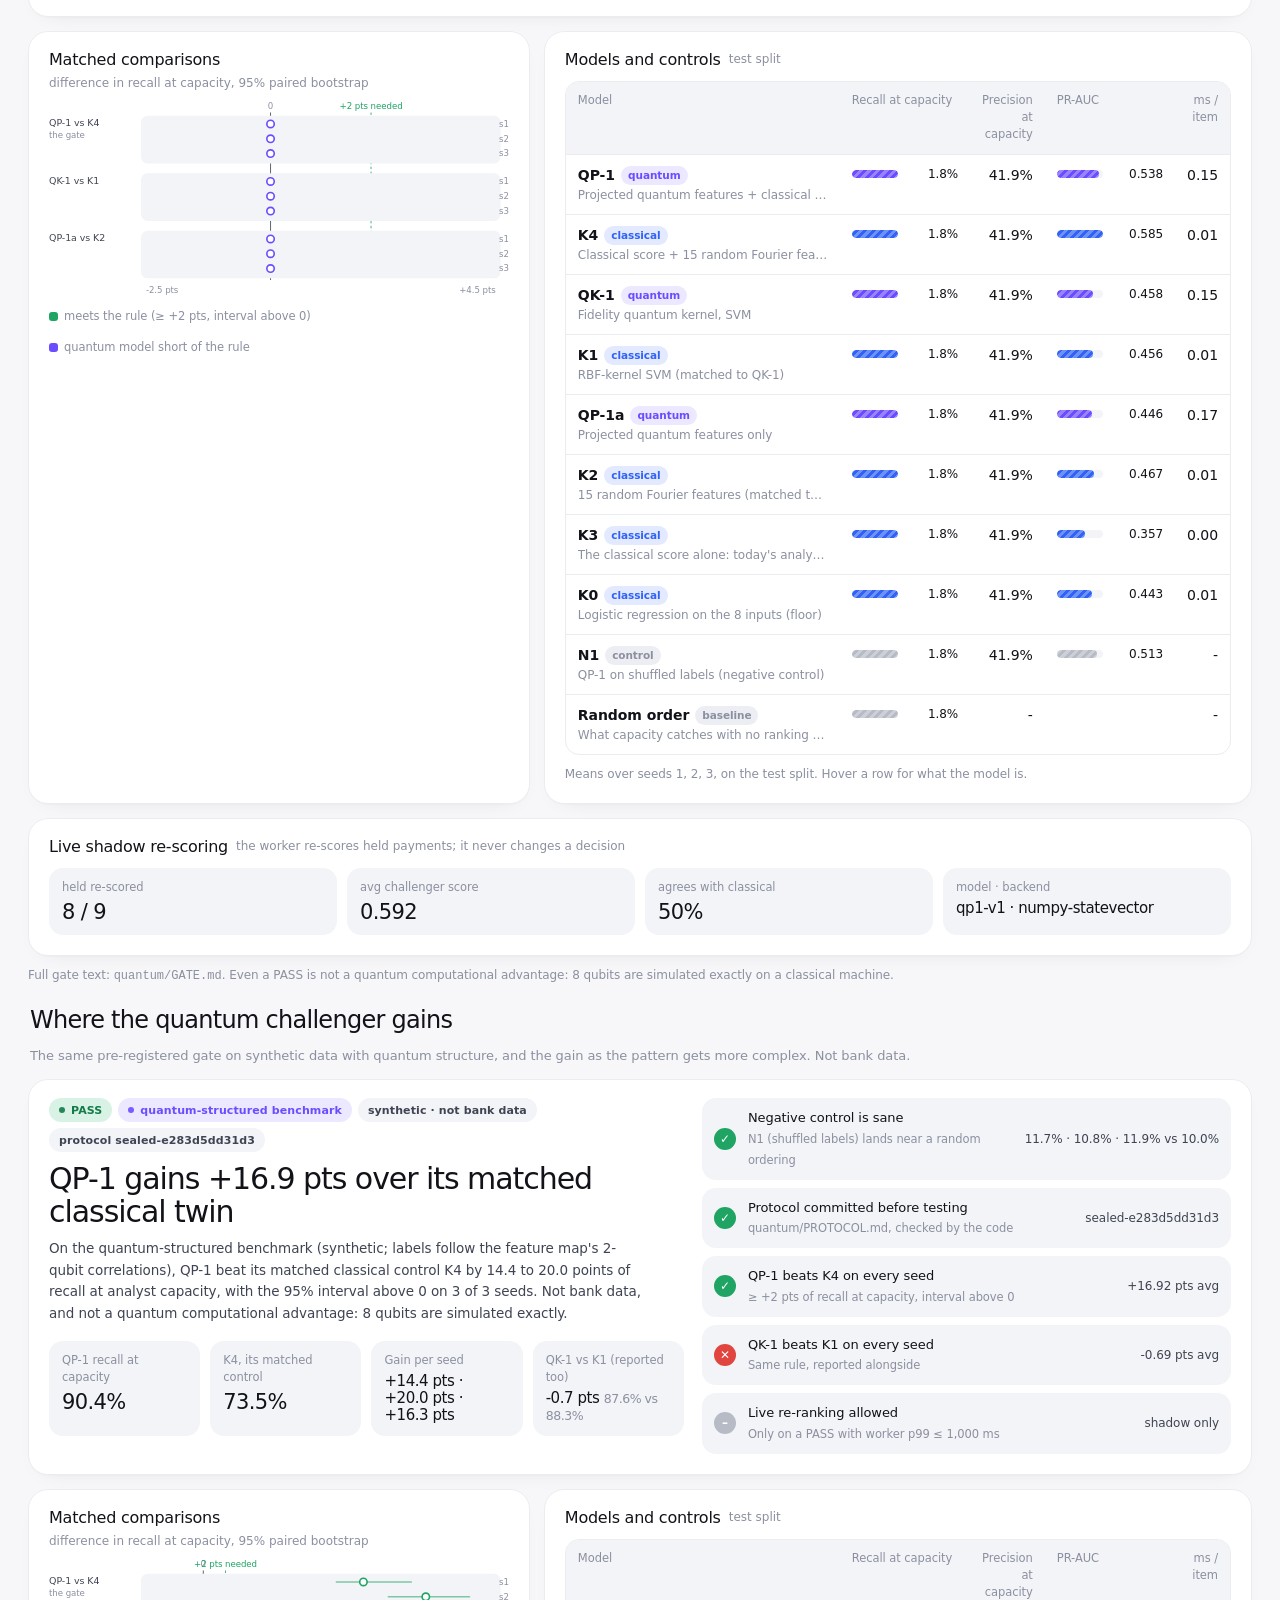
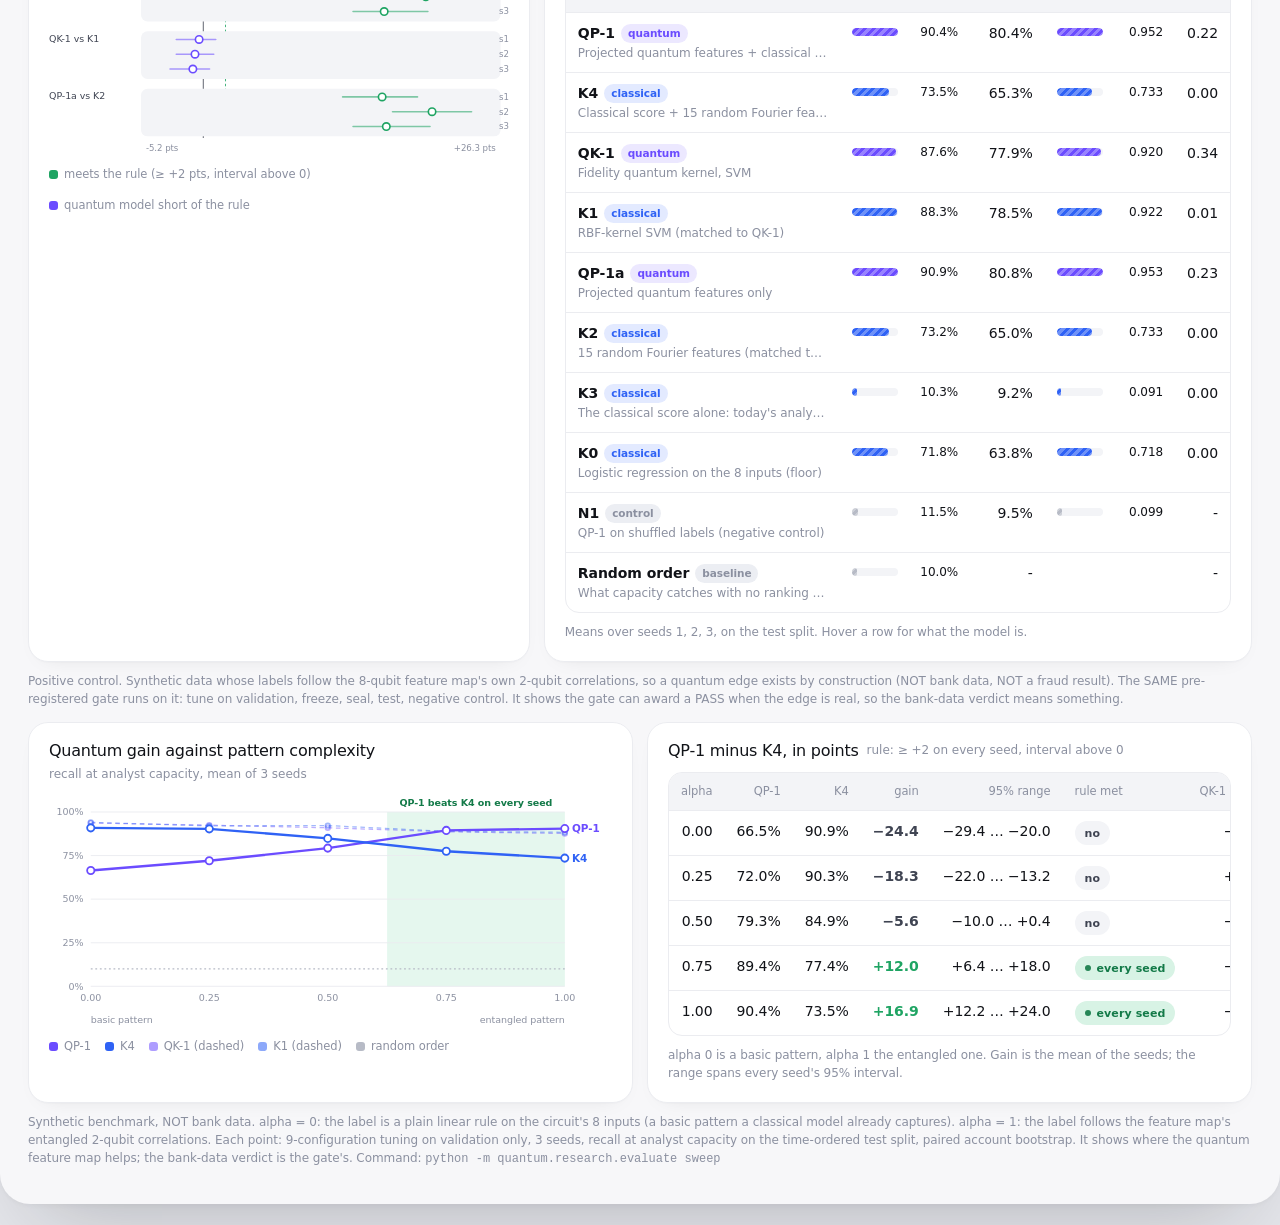
==== commit 0b4fde1a: "Quantum: fix the positive control, measure the gain against pattern complexity The positive control " ====
--- a/console/demo.html
+++ b/console/demo.html
@@ -471,7 +471,9 @@
 
   <div class="section-h" id="quantum"><h2>Quantum challenger results</h2><p>Pre-registered gate against matched classical controls. Research only: simulated 8 qubits, shadow only.</p></div>
   <div id="quantum-results"></div>
-  <div id="quantum-control" style="margin-top:14px"></div>
+  <div class="section-h" style="margin-top:22px"><h2>Where the quantum challenger gains</h2><p>The same pre-registered gate on synthetic data with quantum structure, and the gain as the pattern gets more complex. Not bank data.</p></div>
+  <div id="quantum-control"></div>
+  <div id="quantum-sweep" style="margin-top:14px"></div>
 </div>
 <script>
 // DEMO DATA FEED: sample numbers generated in the browser, not a measurement.
@@ -1053,11 +1055,11 @@
  ],
  "gate_file": "quantum/GATE.md"
 }, QCTRL = {
- "generated_ts": 1792316412.5086823,
- "verdict": "NO ADVANTAGE FOUND",
- "statement": "No advantage found. On the bank data, our 8-qubit quantum challenger did not beat classical controls with the same inputs (details and intervals in RESULTS.md).",
+ "generated_ts": 1792324301.5107627,
+ "verdict": "PASS",
+ "statement": "On the quantum-structured benchmark (synthetic; labels follow the feature map's 2-qubit correlations), QP-1 beat its matched classical control K4 by 14.4 to 20.0 points of recall at analyst capacity, with the 95% interval above 0 on 3 of 3 seeds. Not bank data, and not a quantum computational advantage: 8 qubits are simulated exactly.",
  "rerank_allowed": false,
- "random_order_recall": 0.10020716289454597,
+ "random_order_recall": 0.10017151280883863,
  "rows": [
   {
    "model": "QK-1",
@@ -1065,22 +1067,22 @@
    "backend": "numpy-statevector",
    "shots": null,
    "inputs": "u8",
-   "n_train": 2795,
-   "n_test": 6000,
-   "recall_at_cap": 0.8867562380038387,
-   "pr_auc": 0.9145224576331297,
-   "precision_at_cap": 0.7687188019966722,
+   "n_train": 2730,
+   "n_test": 6000,
+   "recall_at_cap": 0.8801498127340824,
+   "pr_auc": 0.9204185323498308,
+   "precision_at_cap": 0.7820299500831946,
    "control": "K1",
-   "diff_vs_control": 0.017274472168905874,
+   "diff_vs_control": -0.0037453183520599342,
    "diff_ci95": [
-    -0.015355086372360827,
-    0.030710172744721764
+    -0.02434456928838946,
+    0.011235955056179803
    ],
-   "ms_per_item": 0.21901881616668106,
-   "qpu_seconds": 0,
-   "protocol_commit": "sealed-7bf915d5dc80",
-   "command": "python -m quantum.research.evaluate test --seed 20250",
-   "commit": "fdfa6cc"
+   "ms_per_item": 0.36165038266665306,
+   "qpu_seconds": 0,
+   "protocol_commit": "sealed-e283d5dd31d3",
+   "command": "python -m quantum.research.evaluate test ",
+   "commit": "660567e"
   },
   {
    "model": "QP-1",
@@ -1088,22 +1090,22 @@
    "backend": "numpy-statevector",
    "shots": null,
    "inputs": "u8+s",
-   "n_train": 2795,
-   "n_test": 6000,
-   "recall_at_cap": 0.6391554702495201,
-   "pr_auc": 0.6487057080350463,
-   "precision_at_cap": 0.5540765391014975,
+   "n_train": 2730,
+   "n_test": 6000,
+   "recall_at_cap": 0.9044943820224719,
+   "pr_auc": 0.9533046151431287,
+   "precision_at_cap": 0.8036605657237936,
    "control": "K4",
-   "diff_vs_control": -0.09596928982725528,
+   "diff_vs_control": 0.14419475655430714,
    "diff_ci95": [
-    -0.13248560460652592,
-    -0.05950095969289826
+    0.11985018726591767,
+    0.18731273408239676
    ],
-   "ms_per_item": 0.15355108199999754,
-   "qpu_seconds": 0,
-   "protocol_commit": "sealed-7bf915d5dc80",
-   "command": "python -m quantum.research.evaluate test --seed 20250",
-   "commit": "fdfa6cc"
+   "ms_per_item": 0.25107676383332017,
+   "qpu_seconds": 0,
+   "protocol_commit": "sealed-e283d5dd31d3",
+   "command": "python -m quantum.research.evaluate test ",
+   "commit": "660567e"
   },
   {
    "model": "QP-1a",
@@ -1111,22 +1113,22 @@
    "backend": "numpy-statevector",
    "shots": null,
    "inputs": "u8",
-   "n_train": 2795,
-   "n_test": 6000,
-   "recall_at_cap": 0.6372360844529751,
-   "pr_auc": 0.648126540134671,
-   "precision_at_cap": 0.5524126455906821,
+   "n_train": 2730,
+   "n_test": 6000,
+   "recall_at_cap": 0.9119850187265918,
+   "pr_auc": 0.9542208294742476,
+   "precision_at_cap": 0.8103161397670549,
    "control": "K2",
-   "diff_vs_control": -0.10364683301343569,
+   "diff_vs_control": 0.16104868913857684,
    "diff_ci95": [
-    -0.1324376199616123,
-    -0.05950095969289826
+    0.12546816479400758,
+    0.19288389513108617
    ],
-   "ms_per_item": 0.14632433883332396,
-   "qpu_seconds": 0,
-   "protocol_commit": "sealed-7bf915d5dc80",
-   "command": "python -m quantum.research.evaluate test --seed 20250",
-   "commit": "fdfa6cc"
+   "ms_per_item": 0.24207348733333825,
+   "qpu_seconds": 0,
+   "protocol_commit": "sealed-e283d5dd31d3",
+   "command": "python -m quantum.research.evaluate test ",
+   "commit": "660567e"
   },
   {
    "model": "K0",
@@ -1134,19 +1136,19 @@
    "backend": "classical",
    "shots": null,
    "inputs": "u8",
-   "n_train": 2795,
-   "n_test": 6000,
-   "recall_at_cap": 0.7312859884836852,
-   "pr_auc": 0.7322894947220482,
-   "precision_at_cap": 0.6339434276206323,
-   "control": null,
-   "diff_vs_control": null,
-   "diff_ci95": null,
-   "ms_per_item": 0.00013168733331288726,
-   "qpu_seconds": 0,
-   "protocol_commit": "sealed-7bf915d5dc80",
-   "command": "python -m quantum.research.evaluate test --seed 20250",
-   "commit": "fdfa6cc"
+   "n_train": 2730,
+   "n_test": 6000,
+   "recall_at_cap": 0.7191011235955056,
+   "pr_auc": 0.72199926982614,
+   "precision_at_cap": 0.6389351081530782,
+   "control": null,
+   "diff_vs_control": null,
+   "diff_ci95": null,
+   "ms_per_item": 0.00017832000001286966,
+   "qpu_seconds": 0,
+   "protocol_commit": "sealed-e283d5dd31d3",
+   "command": "python -m quantum.research.evaluate test ",
+   "commit": "660567e"
   },
   {
    "model": "K1",
@@ -1154,19 +1156,19 @@
    "backend": "classical",
    "shots": null,
    "inputs": "u8",
-   "n_train": 2795,
-   "n_test": 6000,
-   "recall_at_cap": 0.8694817658349329,
-   "pr_auc": 0.908727501961826,
-   "precision_at_cap": 0.7537437603993344,
-   "control": null,
-   "diff_vs_control": null,
-   "diff_ci95": null,
-   "ms_per_item": 0.010618146833318557,
-   "qpu_seconds": 0,
-   "protocol_commit": "sealed-7bf915d5dc80",
-   "command": "python -m quantum.research.evaluate test --seed 20250",
-   "commit": "fdfa6cc"
+   "n_train": 2730,
+   "n_test": 6000,
+   "recall_at_cap": 0.8838951310861424,
+   "pr_auc": 0.9229737326535365,
+   "precision_at_cap": 0.7853577371048253,
+   "control": null,
+   "diff_vs_control": null,
+   "diff_ci95": null,
+   "ms_per_item": 0.013356001666655478,
+   "qpu_seconds": 0,
+   "protocol_commit": "sealed-e283d5dd31d3",
+   "command": "python -m quantum.research.evaluate test ",
+   "commit": "660567e"
   },
   {
    "model": "K2",
@@ -1174,19 +1176,19 @@
    "backend": "classical",
    "shots": null,
    "inputs": "u8",
-   "n_train": 2795,
-   "n_test": 6000,
-   "recall_at_cap": 0.7408829174664108,
-   "pr_auc": 0.7260594088722471,
-   "precision_at_cap": 0.6422628951747088,
-   "control": null,
-   "diff_vs_control": null,
-   "diff_ci95": null,
-   "ms_per_item": 0.00037817183332814847,
-   "qpu_seconds": 0,
-   "protocol_commit": "sealed-7bf915d5dc80",
-   "command": "python -m quantum.research.evaluate test --seed 20250",
-   "commit": "fdfa6cc"
+   "n_train": 2730,
+   "n_test": 6000,
+   "recall_at_cap": 0.7509363295880149,
+   "pr_auc": 0.7582847104347387,
+   "precision_at_cap": 0.6672212978369384,
+   "control": null,
+   "diff_vs_control": null,
+   "diff_ci95": null,
+   "ms_per_item": 0.0005558831666689912,
+   "qpu_seconds": 0,
+   "protocol_commit": "sealed-e283d5dd31d3",
+   "command": "python -m quantum.research.evaluate test ",
+   "commit": "660567e"
   },
   {
    "model": "K4",
@@ -1194,19 +1196,19 @@
    "backend": "classical",
    "shots": null,
    "inputs": "u8+s",
-   "n_train": 2795,
-   "n_test": 6000,
-   "recall_at_cap": 0.7351247600767754,
-   "pr_auc": 0.7258862624433324,
-   "precision_at_cap": 0.6372712146422629,
-   "control": null,
-   "diff_vs_control": null,
-   "diff_ci95": null,
-   "ms_per_item": 0.00035349449998041865,
-   "qpu_seconds": 0,
-   "protocol_commit": "sealed-7bf915d5dc80",
-   "command": "python -m quantum.research.evaluate test --seed 20250",
-   "commit": "fdfa6cc"
+   "n_train": 2730,
+   "n_test": 6000,
+   "recall_at_cap": 0.7602996254681648,
+   "pr_auc": 0.759230170152282,
+   "precision_at_cap": 0.6755407653910149,
+   "control": null,
+   "diff_vs_control": null,
+   "diff_ci95": null,
+   "ms_per_item": 0.0005041421666760471,
+   "qpu_seconds": 0,
+   "protocol_commit": "sealed-e283d5dd31d3",
+   "command": "python -m quantum.research.evaluate test ",
+   "commit": "660567e"
   },
   {
    "model": "K3",
@@ -1214,19 +1216,19 @@
    "backend": "classical",
    "shots": null,
    "inputs": "s",
-   "n_train": 2795,
-   "n_test": 6000,
-   "recall_at_cap": 0.10556621880998081,
-   "pr_auc": 0.09178557683614452,
+   "n_train": 2730,
+   "n_test": 6000,
+   "recall_at_cap": 0.10299625468164794,
+   "pr_auc": 0.09103330704943234,
    "precision_at_cap": 0.09151414309484193,
    "control": null,
    "diff_vs_control": null,
    "diff_ci95": null,
-   "ms_per_item": 5.571666482258782e-07,
-   "qpu_seconds": 0,
-   "protocol_commit": "sealed-7bf915d5dc80",
-   "command": "python -m quantum.research.evaluate test --seed 20250",
-   "commit": "fdfa6cc"
+   "ms_per_item": 5.158333351573674e-07,
+   "qpu_seconds": 0,
+   "protocol_commit": "sealed-e283d5dd31d3",
+   "command": "python -m quantum.research.evaluate test ",
+   "commit": "660567e"
   },
   {
    "model": "N1",
@@ -1234,19 +1236,19 @@
    "backend": "numpy-statevector",
    "shots": null,
    "inputs": "u8",
-   "n_train": 2795,
-   "n_test": 6000,
-   "recall_at_cap": 0.12092130518234165,
-   "pr_auc": 0.06791296878775513,
-   "precision_at_cap": 0.033277870216306155,
+   "n_train": 2730,
+   "n_test": 6000,
+   "recall_at_cap": 0.11666666666666667,
+   "pr_auc": 0.09421327667570589,
+   "precision_at_cap": 0.07653910149750416,
    "control": null,
    "diff_vs_control": null,
    "diff_ci95": null,
    "ms_per_item": null,
    "qpu_seconds": 0,
-   "protocol_commit": "sealed-7bf915d5dc80",
-   "command": "python -m quantum.research.evaluate test --seed 20250",
-   "commit": "fdfa6cc"
+   "protocol_commit": "sealed-e283d5dd31d3",
+   "command": "python -m quantum.research.evaluate test ",
+   "commit": "660567e"
   },
   {
    "model": "QK-1",
@@ -1254,22 +1256,22 @@
    "backend": "numpy-statevector",
    "shots": null,
    "inputs": "u8",
-   "n_train": 2795,
-   "n_test": 6000,
-   "recall_at_cap": 0.8618042226487524,
-   "pr_auc": 0.9096450860928139,
-   "precision_at_cap": 0.7470881863560732,
+   "n_train": 2730,
+   "n_test": 6000,
+   "recall_at_cap": 0.8764044943820225,
+   "pr_auc": 0.9187129062782492,
+   "precision_at_cap": 0.778702163061564,
    "control": "K1",
-   "diff_vs_control": -0.009596928982725461,
+   "diff_vs_control": -0.0074906367041198685,
    "diff_ci95": [
-    -0.028790786948176605,
-    0.013435700575815779
+    -0.024344569288389573,
+    0.009363295880149836
    ],
-   "ms_per_item": 0.2387741328333277,
-   "qpu_seconds": 0,
-   "protocol_commit": "sealed-7bf915d5dc80",
-   "command": "python -m quantum.research.evaluate test --seed 20250",
-   "commit": "fdfa6cc"
+   "ms_per_item": 0.32207907966666954,
+   "qpu_seconds": 0,
+   "protocol_commit": "sealed-e283d5dd31d3",
+   "command": "python -m quantum.research.evaluate test ",
+   "commit": "660567e"
   },
   {
    "model": "QP-1",
@@ -1277,22 +1279,22 @@
    "backend": "numpy-statevector",
    "shots": null,
    "inputs": "u8+s",
-   "n_train": 2795,
-   "n_test": 6000,
-   "recall_at_cap": 0.6449136276391555,
-   "pr_auc": 0.6461779316975187,
-   "precision_at_cap": 0.5590682196339434,
+   "n_train": 2730,
+   "n_test": 6000,
+   "recall_at_cap": 0.9063670411985019,
+   "pr_auc": 0.9522035140295568,
+   "precision_at_cap": 0.8053244592346089,
    "control": "K4",
-   "diff_vs_control": -0.07677543186180424,
+   "diff_vs_control": 0.20037453183520604,
    "diff_ci95": [
-    -0.10940499040307106,
-    -0.03838771593090207
+    0.16666666666666674,
+    0.23970037453183524
    ],
-   "ms_per_item": 0.15029097733330823,
-   "qpu_seconds": 0,
-   "protocol_commit": "sealed-7bf915d5dc80",
-   "command": "python -m quantum.research.evaluate test --seed 20250",
-   "commit": "fdfa6cc"
+   "ms_per_item": 0.20453624466667483,
+   "qpu_seconds": 0,
+   "protocol_commit": "sealed-e283d5dd31d3",
+   "command": "python -m quantum.research.evaluate test ",
+   "commit": "660567e"
   },
   {
    "model": "QP-1a",
@@ -1300,22 +1302,22 @@
    "backend": "numpy-statevector",
    "shots": null,
    "inputs": "u8",
-   "n_train": 2795,
-   "n_test": 6000,
-   "recall_at_cap": 0.6410748560460653,
-   "pr_auc": 0.6473380082998876,
-   "precision_at_cap": 0.5557404326123128,
+   "n_train": 2730,
+   "n_test": 6000,
+   "recall_at_cap": 0.9119850187265918,
+   "pr_auc": 0.9532371436803143,
+   "precision_at_cap": 0.8103161397670549,
    "control": "K2",
-   "diff_vs_control": -0.08445297504798466,
+   "diff_vs_control": 0.20599250936329594,
    "diff_ci95": [
-    -0.11324376199616115,
-    -0.04606525911708248
+    0.17041198501872656,
+    0.2415730337078652
    ],
-   "ms_per_item": 0.14040685916669796,
-   "qpu_seconds": 0,
-   "protocol_commit": "sealed-7bf915d5dc80",
-   "command": "python -m quantum.research.evaluate test --seed 20250",
-   "commit": "fdfa6cc"
+   "ms_per_item": 0.2046885116666696,
+   "qpu_seconds": 0,
+   "protocol_commit": "sealed-e283d5dd31d3",
+   "command": "python -m quantum.research.evaluate test ",
+   "commit": "660567e"
   },
   {
    "model": "K0",
@@ -1323,19 +1325,19 @@
    "backend": "classical",
    "shots": null,
    "inputs": "u8",
-   "n_train": 2795,
-   "n_test": 6000,
-   "recall_at_cap": 0.727447216890595,
-   "pr_auc": 0.72580936348746,
-   "precision_at_cap": 0.6306156405990017,
-   "control": null,
-   "diff_vs_control": null,
-   "diff_ci95": null,
-   "ms_per_item": 0.00012538016668865262,
-   "qpu_seconds": 0,
-   "protocol_commit": "sealed-7bf915d5dc80",
-   "command": "python -m quantum.research.evaluate test --seed 20250",
-   "commit": "fdfa6cc"
+   "n_train": 2730,
+   "n_test": 6000,
+   "recall_at_cap": 0.7209737827715356,
+   "pr_auc": 0.7176739325828658,
+   "precision_at_cap": 0.6405990016638935,
+   "control": null,
+   "diff_vs_control": null,
+   "diff_ci95": null,
+   "ms_per_item": 0.00018970833334227186,
+   "qpu_seconds": 0,
+   "protocol_commit": "sealed-e283d5dd31d3",
+   "command": "python -m quantum.research.evaluate test ",
+   "commit": "660567e"
   },
   {
    "model": "K1",
@@ -1343,19 +1345,19 @@
    "backend": "classical",
    "shots": null,
    "inputs": "u8",
-   "n_train": 2795,
-   "n_test": 6000,
-   "recall_at_cap": 0.8714011516314779,
-   "pr_auc": 0.90886758078033,
-   "precision_at_cap": 0.7554076539101497,
-   "control": null,
-   "diff_vs_control": null,
-   "diff_ci95": null,
-   "ms_per_item": 0.011442548999980318,
-   "qpu_seconds": 0,
-   "protocol_commit": "sealed-7bf915d5dc80",
-   "command": "python -m quantum.research.evaluate test --seed 20250",
-   "commit": "fdfa6cc"
+   "n_train": 2730,
+   "n_test": 6000,
+   "recall_at_cap": 0.8838951310861424,
+   "pr_auc": 0.9233392311051394,
+   "precision_at_cap": 0.7853577371048253,
+   "control": null,
+   "diff_vs_control": null,
+   "diff_ci95": null,
+   "ms_per_item": 0.012067402166678676,
+   "qpu_seconds": 0,
+   "protocol_commit": "sealed-e283d5dd31d3",
+   "command": "python -m quantum.research.evaluate test ",
+   "commit": "660567e"
   },
   {
    "model": "K2",
@@ -1363,19 +1365,19 @@
    "backend": "classical",
    "shots": null,
    "inputs": "u8",
-   "n_train": 2795,
-   "n_test": 6000,
-   "recall_at_cap": 0.72552783109405,
-   "pr_auc": 0.7271508710887228,
-   "precision_at_cap": 0.6289517470881864,
-   "control": null,
-   "diff_vs_control": null,
-   "diff_ci95": null,
-   "ms_per_item": 0.0004520733333492899,
-   "qpu_seconds": 0,
-   "protocol_commit": "sealed-7bf915d5dc80",
-   "command": "python -m quantum.research.evaluate test --seed 20250",
-   "commit": "fdfa6cc"
+   "n_train": 2730,
+   "n_test": 6000,
+   "recall_at_cap": 0.7059925093632958,
+   "pr_auc": 0.70594280691647,
+   "precision_at_cap": 0.627287853577371,
+   "control": null,
+   "diff_vs_control": null,
+   "diff_ci95": null,
+   "ms_per_item": 0.0004545483333420937,
+   "qpu_seconds": 0,
+   "protocol_commit": "sealed-e283d5dd31d3",
+   "command": "python -m quantum.research.evaluate test ",
+   "commit": "660567e"
   },
   {
    "model": "K4",
@@ -1383,19 +1385,19 @@
    "backend": "classical",
    "shots": null,
    "inputs": "u8+s",
-   "n_train": 2795,
-   "n_test": 6000,
-   "recall_at_cap": 0.7216890595009597,
-   "pr_auc": 0.726454879699142,
-   "precision_at_cap": 0.6256239600665557,
-   "control": null,
-   "diff_vs_control": null,
-   "diff_ci95": null,
-   "ms_per_item": 0.0004404500000039964,
-   "qpu_seconds": 0,
-   "protocol_commit": "sealed-7bf915d5dc80",
-   "command": "python -m quantum.research.evaluate test --seed 20250",
-   "commit": "fdfa6cc"
+   "n_train": 2730,
+   "n_test": 6000,
+   "recall_at_cap": 0.7059925093632958,
+   "pr_auc": 0.7062640954205404,
+   "precision_at_cap": 0.627287853577371,
+   "control": null,
+   "diff_vs_control": null,
+   "diff_ci95": null,
+   "ms_per_item": 0.0005085696666734899,
+   "qpu_seconds": 0,
+   "protocol_commit": "sealed-e283d5dd31d3",
+   "command": "python -m quantum.research.evaluate test ",
+   "commit": "660567e"
   },
   {
    "model": "K3",
@@ -1403,19 +1405,19 @@
    "backend": "classical",
    "shots": null,
    "inputs": "s",
-   "n_train": 2795,
-   "n_test": 6000,
-   "recall_at_cap": 0.10556621880998081,
-   "pr_auc": 0.09178557683614452,
+   "n_train": 2730,
+   "n_test": 6000,
+   "recall_at_cap": 0.10299625468164794,
+   "pr_auc": 0.09103330704943234,
    "precision_at_cap": 0.09151414309484193,
    "control": null,
    "diff_vs_control": null,
    "diff_ci95": null,
-   "ms_per_item": 7.311666649911785e-07,
-   "qpu_seconds": 0,
-   "protocol_commit": "sealed-7bf915d5dc80",
-   "command": "python -m quantum.research.evaluate test --seed 20250",
-   "commit": "fdfa6cc"
+   "ms_per_item": 5.786666671762456e-07,
+   "qpu_seconds": 0,
+   "protocol_commit": "sealed-e283d5dd31d3",
+   "command": "python -m quantum.research.evaluate test ",
+   "commit": "660567e"
   },
   {
    "model": "N1",
@@ -1423,19 +1425,19 @@
    "backend": "numpy-statevector",
    "shots": null,
    "inputs": "u8",
-   "n_train": 2795,
-   "n_test": 6000,
-   "recall_at_cap": 0.09856046065259116,
-   "pr_auc": 0.06376737133423685,
-   "precision_at_cap": 0.029950083194675542,
+   "n_train": 2730,
+   "n_test": 6000,
+   "recall_at_cap": 0.10767790262172286,
+   "pr_auc": 0.08257876489479513,
+   "precision_at_cap": 0.09151414309484193,
    "control": null,
    "diff_vs_control": null,
    "diff_ci95": null,
    "ms_per_item": null,
    "qpu_seconds": 0,
-   "protocol_commit": "sealed-7bf915d5dc80",
-   "command": "python -m quantum.research.evaluate test --seed 20250",
-   "commit": "fdfa6cc"
+   "protocol_commit": "sealed-e283d5dd31d3",
+   "command": "python -m quantum.research.evaluate test ",
+   "commit": "660567e"
   },
   {
    "model": "QK-1",
@@ -1443,22 +1445,22 @@
    "backend": "numpy-statevector",
    "shots": null,
    "inputs": "u8",
-   "n_train": 2795,
-   "n_test": 6000,
-   "recall_at_cap": 0.8714011516314779,
-   "pr_auc": 0.9142514119714487,
-   "precision_at_cap": 0.7554076539101497,
+   "n_train": 2730,
+   "n_test": 6000,
+   "recall_at_cap": 0.8726591760299626,
+   "pr_auc": 0.9199350938410825,
+   "precision_at_cap": 0.7753743760399334,
    "control": "K1",
-   "diff_vs_control": -0.0038387715930902067,
+   "diff_vs_control": -0.009363295880149836,
    "diff_ci95": [
-    -0.02495201535508629,
-    0.017274472168905874
+    -0.029962546816479363,
+    0.005617977528089901
    ],
-   "ms_per_item": 0.27547342166667477,
-   "qpu_seconds": 0,
-   "protocol_commit": "sealed-7bf915d5dc80",
-   "command": "python -m quantum.research.evaluate test --seed 20250",
-   "commit": "fdfa6cc"
+   "ms_per_item": 0.32311314466666846,
+   "qpu_seconds": 0,
+   "protocol_commit": "sealed-e283d5dd31d3",
+   "command": "python -m quantum.research.evaluate test ",
+   "commit": "660567e"
   },
   {
    "model": "QP-1",
@@ -1466,22 +1468,22 @@
    "backend": "numpy-statevector",
    "shots": null,
    "inputs": "u8+s",
-   "n_train": 2795,
-   "n_test": 6000,
-   "recall_at_cap": 0.6353166986564299,
-   "pr_auc": 0.6473597703250463,
-   "precision_at_cap": 0.5507487520798668,
+   "n_train": 2730,
+   "n_test": 6000,
+   "recall_at_cap": 0.9026217228464419,
+   "pr_auc": 0.951401024743606,
+   "precision_at_cap": 0.8019966722129783,
    "control": "K4",
-   "diff_vs_control": -0.07293666026871404,
+   "diff_vs_control": 0.1629213483146067,
    "diff_ci95": [
-    -0.09404990403071023,
-    -0.03454894433781186
+    0.1348314606741573,
+    0.202247191011236
    ],
-   "ms_per_item": 0.15410192966665667,
-   "qpu_seconds": 0,
-   "protocol_commit": "sealed-7bf915d5dc80",
-   "command": "python -m quantum.research.evaluate test --seed 20250",
-   "commit": "fdfa6cc"
+   "ms_per_item": 0.2043448899999968,
+   "qpu_seconds": 0,
+   "protocol_commit": "sealed-e283d5dd31d3",
+   "command": "python -m quantum.research.evaluate test ",
+   "commit": "660567e"
   },
   {
    "model": "QP-1a",
@@ -1489,22 +1491,22 @@
    "backend": "numpy-statevector",
    "shots": null,
    "inputs": "u8",
-   "n_train": 2795,
-   "n_test": 6000,
-   "recall_at_cap": 0.6391554702495201,
-   "pr_auc": 0.6471529663810422,
-   "precision_at_cap": 0.5540765391014975,
+   "n_train": 2730,
+   "n_test": 6000,
+   "recall_at_cap": 0.9026217228464419,
+   "pr_auc": 0.9514759539833137,
+   "precision_at_cap": 0.8019966722129783,
    "control": "K2",
-   "diff_vs_control": -0.06717850287907867,
+   "diff_vs_control": 0.16479400749063666,
    "diff_ci95": [
-    -0.09404990403071023,
-    -0.03454894433781186
+    0.1348314606741573,
+    0.20411985018726586
    ],
-   "ms_per_item": 0.15780520933333264,
-   "qpu_seconds": 0,
-   "protocol_commit": "sealed-7bf915d5dc80",
-   "command": "python -m quantum.research.evaluate test --seed 20250",
-   "commit": "fdfa6cc"
+   "ms_per_item": 0.2286450396666737,
+   "qpu_seconds": 0,
+   "protocol_commit": "sealed-e283d5dd31d3",
+   "command": "python -m quantum.research.evaluate test ",
+   "commit": "660567e"
   },
   {
    "model": "K0",
@@ -1512,19 +1514,19 @@
    "backend": "classical",
    "shots": null,
    "inputs": "u8",
-   "n_train": 2795,
-   "n_test": 6000,
-   "recall_at_cap": 0.7332053742802304,
-   "pr_auc": 0.7301229723381026,
+   "n_train": 2730,
+   "n_test": 6000,
+   "recall_at_cap": 0.7153558052434457,
+   "pr_auc": 0.7147781981926756,
    "precision_at_cap": 0.6356073211314476,
    "control": null,
    "diff_vs_control": null,
    "diff_ci95": null,
-   "ms_per_item": 0.0001823156666584206,
-   "qpu_seconds": 0,
-   "protocol_commit": "sealed-7bf915d5dc80",
-   "command": "python -m quantum.research.evaluate test --seed 20250",
-   "commit": "fdfa6cc"
+   "ms_per_item": 0.0001554350000105842,
+   "qpu_seconds": 0,
+   "protocol_commit": "sealed-e283d5dd31d3",
+   "command": "python -m quantum.research.evaluate test ",
+   "commit": "660567e"
   },
   {
    "model": "K1",
@@ -1532,19 +1534,19 @@
    "backend": "classical",
    "shots": null,
    "inputs": "u8",
-   "n_train": 2795,
-   "n_test": 6000,
-   "recall_at_cap": 0.8752399232245681,
-   "pr_auc": 0.916428363962207,
-   "precision_at_cap": 0.7587354409317804,
-   "control": null,
-   "diff_vs_control": null,
-   "diff_ci95": null,
-   "ms_per_item": 0.011425172833355646,
-   "qpu_seconds": 0,
-   "protocol_commit": "sealed-7bf915d5dc80",
-   "command": "python -m quantum.research.evaluate test --seed 20250",
-   "commit": "fdfa6cc"
+   "n_train": 2730,
+   "n_test": 6000,
+   "recall_at_cap": 0.8820224719101124,
+   "pr_auc": 0.9201352146360332,
+   "precision_at_cap": 0.78369384359401,
+   "control": null,
+   "diff_vs_control": null,
+   "diff_ci95": null,
+   "ms_per_item": 0.013388796166680095,
+   "qpu_seconds": 0,
+   "protocol_commit": "sealed-e283d5dd31d3",
+   "command": "python -m quantum.research.evaluate test ",
+   "commit": "660567e"
   },
   {
    "model": "K2",
@@ -1552,19 +1554,19 @@
    "backend": "classical",
    "shots": null,
    "inputs": "u8",
-   "n_train": 2795,
-   "n_test": 6000,
-   "recall_at_cap": 0.7063339731285988,
-   "pr_auc": 0.6842964945995084,
-   "precision_at_cap": 0.6123128119800333,
-   "control": null,
-   "diff_vs_control": null,
-   "diff_ci95": null,
-   "ms_per_item": 0.00036380249999486597,
-   "qpu_seconds": 0,
-   "protocol_commit": "sealed-7bf915d5dc80",
-   "command": "python -m quantum.research.evaluate test --seed 20250",
-   "commit": "fdfa6cc"
+   "n_train": 2730,
+   "n_test": 6000,
+   "recall_at_cap": 0.7378277153558053,
+   "pr_auc": 0.7341694332841141,
+   "precision_at_cap": 0.6555740432612313,
+   "control": null,
+   "diff_vs_control": null,
+   "diff_ci95": null,
+   "ms_per_item": 0.0005035431666821447,
+   "qpu_seconds": 0,
+   "protocol_commit": "sealed-e283d5dd31d3",
+   "command": "python -m quantum.research.evaluate test ",
+   "commit": "660567e"
   },
   {
    "model": "K4",
@@ -1572,19 +1574,19 @@
    "backend": "classical",
    "shots": null,
    "inputs": "u8+s",
-   "n_train": 2795,
-   "n_test": 6000,
-   "recall_at_cap": 0.708253358925144,
-   "pr_auc": 0.6848766587523633,
-   "precision_at_cap": 0.6139767054908486,
-   "control": null,
-   "diff_vs_control": null,
-   "diff_ci95": null,
-   "ms_per_item": 0.0003668581666715909,
-   "qpu_seconds": 0,
-   "protocol_commit": "sealed-7bf915d5dc80",
-   "command": "python -m quantum.research.evaluate test --seed 20250",
-   "commit": "fdfa6cc"
+   "n_train": 2730,
+   "n_test": 6000,
+   "recall_at_cap": 0.7397003745318352,
+   "pr_auc": 0.7330320118413677,
+   "precision_at_cap": 0.6572379367720466,
+   "control": null,
+   "diff_vs_control": null,
+   "diff_ci95": null,
+   "ms_per_item": 0.0005396903333500328,
+   "qpu_seconds": 0,
+   "protocol_commit": "sealed-e283d5dd31d3",
+   "command": "python -m quantum.research.evaluate test ",
+   "commit": "660567e"
   },
   {
    "model": "K3",
@@ -1592,19 +1594,19 @@
    "backend": "classical",
    "shots": null,
    "inputs": "s",
-   "n_train": 2795,
-   "n_test": 6000,
-   "recall_at_cap": 0.10556621880998081,
-   "pr_auc": 0.09178557683614452,
+   "n_train": 2730,
+   "n_test": 6000,
+   "recall_at_cap": 0.10299625468164794,
+   "pr_auc": 0.09103330704943234,
    "precision_at_cap": 0.09151414309484193,
    "control": null,
    "diff_vs_control": null,
    "diff_ci95": null,
-   "ms_per_item": 3.70666687861861e-07,
-   "qpu_seconds": 0,
-   "protocol_commit": "sealed-7bf915d5dc80",
-   "command": "python -m quantum.research.evaluate test --seed 20250",
-   "commit": "fdfa6cc"
+   "ms_per_item": 4.4633333118326846e-07,
+   "qpu_seconds": 0,
+   "protocol_commit": "sealed-e283d5dd31d3",
+   "command": "python -m quantum.research.evaluate test ",
+   "commit": "660567e"
   },
   {
    "model": "N1",
@@ -1612,39 +1614,703 @@
    "backend": "numpy-statevector",
    "shots": null,
    "inputs": "u8",
-   "n_train": 2795,
-   "n_test": 6000,
-   "recall_at_cap": 0.0989443378119002,
-   "pr_auc": 0.1263076227354204,
-   "precision_at_cap": 0.16139767054908485,
+   "n_train": 2730,
+   "n_test": 6000,
+   "recall_at_cap": 0.1192883895131086,
+   "pr_auc": 0.1201685455674302,
+   "precision_at_cap": 0.11813643926788686,
    "control": null,
    "diff_vs_control": null,
    "diff_ci95": null,
    "ms_per_item": null,
    "qpu_seconds": 0,
-   "protocol_commit": "sealed-7bf915d5dc80",
-   "command": "python -m quantum.research.evaluate test --seed 20250",
-   "commit": "fdfa6cc"
+   "protocol_commit": "sealed-e283d5dd31d3",
+   "command": "python -m quantum.research.evaluate test ",
+   "commit": "660567e"
   }
  ],
  "gate_file": "quantum/GATE.md",
  "gate": {
-  "qp1_beats": false,
+  "qp1_beats": true,
   "qk1_beats": false,
   "sanity_ok": true,
   "protocol_committed": true
  },
  "n1_recall": [
-  0.12092130518234165,
-  0.09856046065259116,
-  0.0989443378119002
+  0.11666666666666667,
+  0.10767790262172286,
+  0.1192883895131086
  ],
- "protocol_commit": "sealed-7bf915d5dc80",
+ "protocol_commit": "sealed-e283d5dd31d3",
  "min_gain": 0.02,
  "sanity_tolerance": 0.03,
  "worker": null,
  "positive_control": true,
- "label": "Positive control \u2014 synthetic data with a 2-qubit correlation. NOT bank data, NOT a fraud result."
+ "label": "Positive control. Synthetic data whose labels follow the 8-qubit feature map's own 2-qubit correlations, so a quantum edge exists by construction (NOT bank data, NOT a fraud result). The SAME pre-registered gate runs on it: tune on validation, freeze, seal, test, negative control. It shows the gate can award a PASS when the edge is real, so the bank-data verdict means something."
+}, QSWEEP = {
+ "generated_ts": 1792324943.9036374,
+ "command": "python -m quantum.research.evaluate sweep ",
+ "commit": "660567e",
+ "seeds": [
+  1,
+  2,
+  3
+ ],
+ "min_gain": 0.02,
+ "n_boot": 1000,
+ "pairs": [
+  [
+   "QP-1",
+   "K4"
+  ],
+  [
+   "QK-1",
+   "K1"
+  ]
+ ],
+ "points": [
+  {
+   "alpha": 0.0,
+   "rows": 12000,
+   "n_test": 6000,
+   "random_order_recall": 0.10017722314731839,
+   "recall_at_cap": {
+    "K1": [
+     0.9389312977099237,
+     0.9427480916030534,
+     0.9408396946564885
+    ],
+    "K3": [
+     0.11068702290076336,
+     0.11068702290076336,
+     0.11068702290076336
+    ],
+    "K4": [
+     0.9083969465648855,
+     0.9045801526717557,
+     0.9141221374045801
+    ],
+    "QK-1": [
+     0.9293893129770993,
+     0.9408396946564885,
+     0.9389312977099237
+    ],
+    "QP-1": [
+     0.6698473282442748,
+     0.6583969465648855,
+     0.666030534351145
+    ]
+   },
+   "pr_auc": {
+    "K1": [
+     0.967396145590847,
+     0.9691924740406622,
+     0.9680960956887812
+    ],
+    "K3": [
+     0.09426077875421433,
+     0.09426077875421433,
+     0.09426077875421433
+    ],
+    "K4": [
+     0.94404343928556,
+     0.9341951678312437,
+     0.957845509371214
+    ],
+    "QK-1": [
+     0.9589311314665093,
+     0.9629595264723595,
+     0.9624440670713874
+    ],
+    "QP-1": [
+     0.6742228451309188,
+     0.668492222819487,
+     0.6727271866955542
+    ]
+   },
+   "comparisons": {
+    "QP-1": {
+     "control": "K4",
+     "by_seed": [
+      {
+       "diff": -0.2385496183206106,
+       "ci95": [
+        -0.2805343511450382,
+        -0.20038167938931295
+       ],
+       "n_boot": 1000,
+       "seed": 1
+      },
+      {
+       "diff": -0.24618320610687028,
+       "ci95": [
+        -0.2767652671755726,
+        -0.20038167938931306
+       ],
+       "n_boot": 1000,
+       "seed": 2
+      },
+      {
+       "diff": -0.24809160305343514,
+       "ci95": [
+        -0.29389312977099236,
+        -0.21946564885496178
+       ],
+       "n_boot": 1000,
+       "seed": 3
+      }
+     ],
+     "beats": false
+    },
+    "QK-1": {
+     "control": "K1",
+     "by_seed": [
+      {
+       "diff": -0.009541984732824416,
+       "ci95": [
+        -0.02294847328244278,
+        0.005725190839694585
+       ],
+       "n_boot": 1000,
+       "seed": 1
+      },
+      {
+       "diff": -0.001908396946564861,
+       "ci95": [
+        -0.022900763358778664,
+        0.0038167938931297244
+       ],
+       "n_boot": 1000,
+       "seed": 2
+      },
+      {
+       "diff": -0.001908396946564861,
+       "ci95": [
+        -0.015314885496183228,
+        0.007633587786259555
+       ],
+       "n_boot": 1000,
+       "seed": 3
+      }
+     ],
+     "beats": false
+    }
+   }
+  },
+  {
+   "alpha": 0.25,
+   "rows": 12000,
+   "n_test": 6000,
+   "random_order_recall": 0.10017437626296292,
+   "recall_at_cap": {
+    "K1": [
+     0.9272030651340997,
+     0.9099616858237548,
+     0.9233716475095786
+    ],
+    "K3": [
+     0.09195402298850575,
+     0.09195402298850575,
+     0.09195402298850575
+    ],
+    "K4": [
+     0.8946360153256705,
+     0.9042145593869731,
+     0.9099616858237548
+    ],
+    "QK-1": [
+     0.9291187739463601,
+     0.921455938697318,
+     0.9233716475095786
+    ],
+    "QP-1": [
+     0.7222222222222222,
+     0.7126436781609196,
+     0.7260536398467433
+    ]
+   },
+   "pr_auc": {
+    "K1": [
+     0.9505359638599916,
+     0.9428920985966379,
+     0.9493890180027206
+    ],
+    "K3": [
+     0.09122620321672525,
+     0.09122620321672525,
+     0.09122620321672525
+    ],
+    "K4": [
+     0.9309748546842491,
+     0.9179327245926704,
+     0.9411346672519201
+    ],
+    "QK-1": [
+     0.9512142658088267,
+     0.9478259361121518,
+     0.9510738787110745
+    ],
+    "QP-1": [
+     0.7365628531850745,
+     0.7364195738007051,
+     0.7402965164043704
+    ]
+   },
+   "comparisons": {
+    "QP-1": {
+     "control": "K4",
+     "by_seed": [
+      {
+       "diff": -0.1724137931034483,
+       "ci95": [
+        -0.20886015325670496,
+        -0.13218390804597702
+       ],
+       "n_boot": 1000,
+       "seed": 1
+      },
+      {
+       "diff": -0.1915708812260536,
+       "ci95": [
+        -0.2145593869731801,
+        -0.1417145593869732
+       ],
+       "n_boot": 1000,
+       "seed": 2
+      },
+      {
+       "diff": -0.1839080459770115,
+       "ci95": [
+        -0.22035440613026827,
+        -0.14367816091954022
+       ],
+       "n_boot": 1000,
+       "seed": 3
+      }
+     ],
+     "beats": false
+    },
+    "QK-1": {
+     "control": "K1",
+     "by_seed": [
+      {
+       "diff": 0.0019157088122604415,
+       "ci95": [
+        -0.01532567049808431,
+        0.011494252873563315
+       ],
+       "n_boot": 1000,
+       "seed": 1
+      },
+      {
+       "diff": 0.011494252873563204,
+       "ci95": [
+        -0.005747126436781658,
+        0.021072796934865967
+       ],
+       "n_boot": 1000,
+       "seed": 2
+      },
+      {
+       "diff": 0.0,
+       "ci95": [
+        -0.009578544061302652,
+        0.013409961685823757
+       ],
+       "n_boot": 1000,
+       "seed": 3
+      }
+     ],
+     "beats": false
+    }
+   }
+  },
+  {
+   "alpha": 0.5,
+   "rows": 12000,
+   "n_test": 6000,
+   "random_order_recall": 0.10017759239795475,
+   "recall_at_cap": {
+    "K1": [
+     0.913894324853229,
+     0.9315068493150684,
+     0.9197651663405088
+    ],
+    "K3": [
+     0.09197651663405088,
+     0.09197651663405088,
+     0.09197651663405088
+    ],
+    "K4": [
+     0.8532289628180039,
+     0.8317025440313112,
+     0.8610567514677103
+    ],
+    "QK-1": [
+     0.913894324853229,
+     0.9041095890410958,
+     0.9099804305283757
+    ],
+    "QP-1": [
+     0.7847358121330724,
+     0.7964774951076321,
+     0.7964774951076321
+    ]
+   },
+   "pr_auc": {
+    "K1": [
+     0.9337240198368432,
+     0.9402052592265171,
+     0.9403869896235564
+    ],
+    "K3": [
+     0.08608263364049096,
+     0.08608263364049096,
+     0.08608263364049096
+    ],
+    "K4": [
+     0.8626068208407166,
+     0.8421359905032709,
+     0.8791852146958207
+    ],
+    "QK-1": [
+     0.935564899607022,
+     0.9318774454339945,
+     0.9302770858268938
+    ],
+    "QP-1": [
+     0.823297862515789,
+     0.8275434919011263,
+     0.8261508464262147
+    ]
+   },
+   "comparisons": {
+    "QP-1": {
+     "control": "K4",
+     "by_seed": [
+      {
+       "diff": -0.06849315068493145,
+       "ci95": [
+        -0.09985322896281805,
+        -0.03131115459882583
+       ],
+       "n_boot": 1000,
+       "seed": 1
+      },
+      {
+       "diff": -0.03522504892367906,
+       "ci95": [
+        -0.07240704500978468,
+        0.003913894324853229
+       ],
+       "n_boot": 1000,
+       "seed": 2
+      },
+      {
+       "diff": -0.06457925636007822,
+       "ci95": [
+        -0.09789628180039138,
+        -0.03131115459882583
+       ],
+       "n_boot": 1000,
+       "seed": 3
+      }
+     ],
+     "beats": false
+    },
+    "QK-1": {
+     "control": "K1",
+     "by_seed": [
+      {
+       "diff": 0.0,
+       "ci95": [
+        -0.009833659491193789,
+        0.015655577299412915
+       ],
+       "n_boot": 1000,
+       "seed": 1
+      },
+      {
+       "diff": -0.0273972602739726,
+       "ci95": [
+        -0.03913894324853229,
+        0.0
+       ],
+       "n_boot": 1000,
+       "seed": 2
+      },
+      {
+       "diff": -0.009784735812133016,
+       "ci95": [
+        -0.02935420743639927,
+        0.00587084148727979
+       ],
+       "n_boot": 1000,
+       "seed": 3
+      }
+     ],
+     "beats": false
+    }
+   }
+  },
+  {
+   "alpha": 0.75,
+   "rows": 12000,
+   "n_test": 6000,
+   "random_order_recall": 0.10016867514117468,
+   "recall_at_cap": {
+    "K1": [
+     0.8865784499054821,
+     0.8922495274102079,
+     0.888468809073724
+    ],
+    "K3": [
+     0.10396975425330812,
+     0.10396975425330812,
+     0.10396975425330812
+    ],
+    "K4": [
+     0.7958412098298677,
+     0.7466918714555766,
+     0.780718336483932
+    ],
+    "QK-1": [
+     0.8809073724007561,
+     0.8903591682419659,
+     0.888468809073724
+    ],
+    "QP-1": [
+     0.8903591682419659,
+     0.8922495274102079,
+     0.8998109640831758
+    ]
+   },
+   "pr_auc": {
+    "K1": [
+     0.9324862777551547,
+     0.9306786003849374,
+     0.9329187043966372
+    ],
+    "K3": [
+     0.09131159130990942,
+     0.09131159130990942,
+     0.09131159130990942
+    ],
+    "K4": [
+     0.7712251085199735,
+     0.7519169166153687,
+     0.7841498914127689
+    ],
+    "QK-1": [
+     0.9270683385902408,
+     0.9251331388763753,
+     0.9259412912371917
+    ],
+    "QP-1": [
+     0.936745945645194,
+     0.9347628251203524,
+     0.935837759806912
+    ]
+   },
+   "comparisons": {
+    "QP-1": {
+     "control": "K4",
+     "by_seed": [
+      {
+       "diff": 0.0945179584120982,
+       "ci95": [
+        0.0642722117202269,
+        0.13232514177693755
+       ],
+       "n_boot": 1000,
+       "seed": 1
+      },
+      {
+       "diff": 0.14555765595463133,
+       "ci95": [
+        0.10396975425330812,
+        0.1795841209829867
+       ],
+       "n_boot": 1000,
+       "seed": 2
+      },
+      {
+       "diff": 0.11909262759924388,
+       "ci95": [
+        0.06994328922495274,
+        0.1379962192816635
+       ],
+       "n_boot": 1000,
+       "seed": 3
+      }
+     ],
+     "beats": true
+    },
+    "QK-1": {
+     "control": "K1",
+     "by_seed": [
+      {
+       "diff": -0.005671077504725952,
+       "ci95": [
+        -0.020793950850661602,
+        0.013232514177693777
+       ],
+       "n_boot": 1000,
+       "seed": 1
+      },
+      {
+       "diff": -0.001890359168241984,
+       "ci95": [
+        -0.015122873345935654,
+        0.01512287334593565
+       ],
+       "n_boot": 1000,
+       "seed": 2
+      },
+      {
+       "diff": 0.0,
+       "ci95": [
+        -0.015122873345935761,
+        0.013232514177693777
+       ],
+       "n_boot": 1000,
+       "seed": 3
+      }
+     ],
+     "beats": false
+    }
+   }
+  },
+  {
+   "alpha": 1.0,
+   "rows": 12000,
+   "n_test": 6000,
+   "random_order_recall": 0.10017151280883863,
+   "recall_at_cap": {
+    "K1": [
+     0.8838951310861424,
+     0.8838951310861424,
+     0.8820224719101124
+    ],
+    "K3": [
+     0.10299625468164794,
+     0.10299625468164794,
+     0.10299625468164794
+    ],
+    "K4": [
+     0.7602996254681648,
+     0.7059925093632958,
+     0.7397003745318352
+    ],
+    "QK-1": [
+     0.8801498127340824,
+     0.8764044943820225,
+     0.8726591760299626
+    ],
+    "QP-1": [
+     0.9044943820224719,
+     0.9063670411985019,
+     0.9026217228464419
+    ]
+   },
+   "pr_auc": {
+    "K1": [
+     0.9229737326535365,
+     0.9233392311051394,
+     0.9201352146360332
+    ],
+    "K3": [
+     0.09103330704943234,
+     0.09103330704943234,
+     0.09103330704943234
+    ],
+    "K4": [
+     0.759230170152282,
+     0.7062640954205404,
+     0.7330320118413677
+    ],
+    "QK-1": [
+     0.9204185323498308,
+     0.9187129062782492,
+     0.9199350938410825
+    ],
+    "QP-1": [
+     0.9533046151431287,
+     0.9522035140295568,
+     0.951401024743606
+    ]
+   },
+   "comparisons": {
+    "QP-1": {
+     "control": "K4",
+     "by_seed": [
+      {
+       "diff": 0.14419475655430714,
+       "ci95": [
+        0.12167602996254678,
+        0.18913857677902624
+       ],
+       "n_boot": 1000,
+       "seed": 1
+      },
+      {
+       "diff": 0.20037453183520604,
+       "ci95": [
+        0.16666666666666663,
+        0.23970037453183524
+       ],
+       "n_boot": 1000,
+       "seed": 2
+      },
+      {
+       "diff": 0.1629213483146067,
+       "ci95": [
+        0.13295880149812733,
+        0.20042134831460673
+       ],
+       "n_boot": 1000,
+       "seed": 3
+      }
+     ],
+     "beats": true
+    },
+    "QK-1": {
+     "control": "K1",
+     "by_seed": [
+      {
+       "diff": -0.0037453183520599342,
+       "ci95": [
+        -0.022471910112359605,
+        0.013108614232209662
+       ],
+       "n_boot": 1000,
+       "seed": 1
+      },
+      {
+       "diff": -0.0074906367041198685,
+       "ci95": [
+        -0.024344569288389573,
+        0.009363295880149836
+       ],
+       "n_boot": 1000,
+       "seed": 2
+      },
+      {
+       "diff": -0.009363295880149836,
+       "ci95": [
+        -0.029962546816479363,
+        0.005617977528089901
+       ],
+       "n_boot": 1000,
+       "seed": 3
+      }
+     ],
+     "beats": false
+    }
+   }
+  }
+ ],
+ "label": "Synthetic benchmark, NOT bank data. alpha = 0: the label is a plain linear rule on the circuit's 8 inputs (a basic pattern a classical model already captures). alpha = 1: the label follows the feature map's entangled 2-qubit correlations. Each point: 9-configuration tuning on validation only, 3 seeds, recall at analyst capacity on the time-ordered test split, paired account bootstrap. It shows where the quantum feature map helps; the bank-data verdict is the gate's."
 };
 let seed = 7; const rnd = () => (seed = (seed * 16807) % 2147483647) / 2147483647;
 const edge = {}, dec = {}, threat = {};
@@ -1684,6 +2350,7 @@
   if(p==="/api/holds") return {holds,challenger_label:"Quantum challenger (research, simulated 8 qubits); does not affect decisions"};
   if(p==="/api/quantum/summary") return QSUM;
   if(p==="/api/quantum/control") return QCTRL || {empty:true};
+  if(p==="/api/quantum/sweep") return QSWEEP || {empty:true};
   return null;
 }
 window.fetch = async (path, opt) => {
@@ -1868,14 +2535,21 @@
       return;
     }
     const qp = D.get("QP-1"), k4 = D.get("K4"), k3 = D.get("K3");
+    // A run where every model, the classical score and the shuffled-label control all land on the same recall cannot
+    // separate anything: say so beside the verdict instead of letting "no advantage" read as a measured loss.
+    const recs = D.agg.map((a) => a.recall).filter((v) => v != null);
+    const nTest = ((S.rows || [])[0] || {}).n_test;
+    const flat = recs.length > 2 && Math.max(...recs) - Math.min(...recs) < 1e-9;
+    const power = flat ? `<p class="q-statement" style="margin-top:12px;padding:10px 12px;border-radius:var(--r-md);background:var(--amber-soft);color:#7a4d05">
+        <b>Underpowered run.</b> All ${recs.length} models, including the classical score alone and the shuffled-label control, scored the same ${pct(recs[0])} recall at capacity on ${esc(nTest == null ? "?" : nTest)} test rows, so no comparison could move. This verdict says the data could not separate the models, not that the quantum model lost. Re-export more candidates (<span class="mono">python -m scoring export … --max-rows</span>) and rerun the gate for a real verdict.</p>` : "";
     const bestQ = D.agg.filter((a) => a.kind === "quantum").sort((a, b) => (b.pr_auc || 0) - (a.pr_auc || 0))[0];
     const bestC = D.agg.filter((a) => a.kind === "classical").sort((a, b) => (b.pr_auc || 0) - (a.pr_auc || 0))[0];
     const when = S.generated_ts ? new Date(S.generated_ts * 1000).toLocaleString() : "";
     el.innerHTML = `<div class="bento">
       <section class="card s-12" aria-label="Quantum gate verdict"><div class="q-hero"><div>
-        <div class="q-tags"><span class="tag ${tone}">${esc(S.verdict)}</span><span class="tag ${S.rerank_allowed ? "ok" : "plain"}">${S.rerank_allowed ? "re-rank allowed" : "shadow only"}</span>${D.commit ? `<span class="tag plain">protocol ${esc(D.commit)}</span>` : ""}${when ? `<span class="tag plain">${esc(when)}</span>` : ""}</div>
+        <div class="q-tags"><span class="tag ${tone}">${esc(S.verdict)}</span>${flat ? `<span class="tag warn">underpowered: ${esc(nTest)} test rows</span>` : ""}<span class="tag ${S.rerank_allowed ? "ok" : "plain"}">${S.rerank_allowed ? "re-rank allowed" : "shadow only"}</span>${D.commit ? `<span class="tag plain">protocol ${esc(D.commit)}</span>` : ""}${when ? `<span class="tag plain">${esc(when)}</span>` : ""}</div>
         <div class="q-verdict">${tone === "ok" ? "The quantum feature map helped on this data" : tone === "bad" ? "This run is void" : "No advantage over matched classical controls"}</div>
-        <p class="q-statement">${esc(S.statement || "")}</p>
+        <p class="q-statement">${esc(S.statement || "")}</p>${power}
         <div class="kv" style="margin-top:16px">
           <div><span>QP-1 recall at capacity</span><b>${pct(qp && qp.recall)}</b></div>
           <div><span>K4 (its matched control)</span><b>${pct(k4 && k4.recall)}</b></div>
@@ -1889,9 +2563,15 @@
   }
 
   // Slides for the console's insight card.
-  function slides(S, holds) {
+  function slides(S, holds, C) {
     const L = liveStats(holds);
     const out = [];
+    if (C && C.verdict === "PASS") {
+      const qp = digest(C).get("QP-1");
+      const avg = qp && qp.cmp.length ? mean(qp.cmp.map((c) => c.diff)) : null;
+      out.push({ big: pts(avg, 1).replace(" pts", ""), title: "Points of recall QP-1 gains over its classical twin on quantum-structured data",
+        text: "Positive control under the same pre-registered gate: PASS on every seed. Synthetic data, not a bank result; 8 qubits simulated exactly." });
+    }
     if (S && S.verdict) {
       const D = digest(S), qp = D.get("QP-1");
       const avgDiff = qp && qp.cmp.length ? mean(qp.cmp.map((c) => c.diff)) : null;
@@ -1907,28 +2587,93 @@
     return out;
   }
 
-  // The gate calibration self-test (control_summary.json). Honest framing: it shows the gate machinery runs and its
-  // negative-control/sanity checks behave; it is not tuned to manufacture a PASS.
+  // The positive control (control_summary.json): the SAME pre-registered gate on synthetic data where a quantum edge
+  // exists by construction (labels follow the feature map's 2-qubit correlations). It shows what a gain looks like
+  // when there is one, so the bank-data verdict above means something. Never presented as a bank or fraud result.
   function renderControl(el, C) {
     if (!el) return;
     if (!C || C.empty || !C.verdict) { el.innerHTML = ""; return; }
     const D = digest(C);
-    const sane = D.gate.sanity_ok;
-    const items = [
-      [sane, "Negative control behaves", `N1 (shuffled labels) ${D.n1.map((x) => pct(x)).join(" · ")} vs random ${pct(D.rand)}`],
-      [D.gate.protocol_committed, "Protocol sealed before testing", D.commit ? esc(D.commit) : "-"],
-      [true, "Gate ran end to end", `verdict computed: ${esc(C.verdict)}`],
-    ];
-    el.innerHTML = `<section class="card s-12" aria-label="Gate calibration self-test">
-      <div class="card-h"><h2>Gate calibration self-test <small>labels drawn from the 8-qubit feature map — not bank data, not a fraud result</small></h2>
-        <span class="tag ${sane ? "ok" : "bad"}">${sane ? "machinery sound" : "check failed"}</span></div>
-      <div class="checks" style="grid-template-columns:repeat(auto-fit,minmax(220px,1fr))">
-        ${items.map(([ok, t, v]) => `<div class="check ${ok ? "ok" : "no"}"><span class="ico" aria-hidden="true">${ok ? "✓" : "✕"}</span><div><b>${esc(t)}</b><span>${esc(v)}</span></div></div>`).join("")}
+    const tone = verdictTone(C.verdict);
+    const qp = D.get("QP-1"), k4 = D.get("K4"), qk = D.get("QK-1"), k1 = D.get("K1");
+    const gains = qp ? qp.cmp.map((c) => c.diff) : [];
+    const avg = mean(gains);
+    const head = tone === "ok" ? `QP-1 gains ${pts(avg, 1)} over its matched classical twin`
+      : tone === "bad" ? "This run is void" : "No gain over the matched classical twin on this benchmark";
+    el.innerHTML = `<div class="bento">
+      <section class="card s-12" aria-label="Where the quantum challenger gains"><div class="q-hero"><div>
+        <div class="q-tags"><span class="tag ${tone}">${esc(C.verdict)}</span><span class="tag violet">quantum-structured benchmark</span><span class="tag plain">synthetic · not bank data</span>${D.commit ? `<span class="tag plain">protocol ${esc(D.commit)}</span>` : ""}</div>
+        <div class="q-verdict">${esc(head)}</div>
+        <p class="q-statement">${esc(C.statement || "")}</p>
+        <div class="kv" style="margin-top:16px">
+          <div><span>QP-1 recall at capacity</span><b>${pct(qp && qp.recall)}</b></div>
+          <div><span>K4, its matched control</span><b>${pct(k4 && k4.recall)}</b></div>
+          <div><span>Gain per seed</span><b style="font-size:15px">${gains.length ? gains.map((g) => pts(g, 1)).join(" · ") : "-"}</b></div>
+          <div><span>QK-1 vs K1 (reported too)</span><b style="font-size:15px">${pts(qk && mean(qk.cmp.map((c) => c.diff)), 1)} <small class="muted">${pct(qk && qk.recall)} vs ${pct(k1 && k1.recall)}</small></b></div>
+        </div></div>${checks(D, C)}</div></section>
+      <section class="card s-5" aria-label="Positive control comparisons"><div class="card-h"><h2>Matched comparisons <small>difference in recall at capacity, 95% paired bootstrap</small></h2></div>${forest(D)}</section>
+      <section class="card s-7" aria-label="Positive control models"><div class="card-h"><h2>Models and controls <small>test split</small></h2></div>${leaderboard(D)}</section>
       </div>
-      <p class="note">${esc(C.label || "")}</p></section>`;
+      <p class="note">${esc(C.label || "")}</p>`;
   }
 
-  window.RFQuantum = { renderResults, renderControl, slides, digest };
+  // Quantum gain against pattern complexity (advantage_sweep.json): from a basic pattern (alpha 0, a plain linear rule a
+  // classical model already captures) to the entangled pattern (alpha 1). Every point is measured with the gate's method.
+  function renderSweep(el, W) {
+    if (!el) return;
+    if (!W || W.empty || !W.points || !W.points.length) { el.innerHTML = ""; return; }
+    const P = W.points.slice().sort((a, b) => a.alpha - b.alpha);
+    const minGain = W.min_gain != null ? W.min_gain : 0.02;
+    const m = (p, k) => mean(p.recall_at_cap[k] || []);
+    const series = [["QP-1", "var(--violet)", ""], ["K4", "var(--blue)", ""], ["QK-1", "var(--violet)", "5 4"], ["K1", "var(--blue)", "5 4"]]
+      .filter(([k]) => P.every((p) => p.recall_at_cap[k]));
+    const W_ = 620, H = 260, L = 46, R = 52, T = 22, B = 46;
+    const X = (a) => L + a * (W_ - L - R), Y = (v) => T + (1 - v) * (H - T - B);
+    let grid = "";
+    [0, 0.25, 0.5, 0.75, 1].forEach((v) => { grid += `<line x1="${L}" x2="${W_ - R}" y1="${Y(v)}" y2="${Y(v)}" stroke="var(--line)"/><text x="${L - 8}" y="${Y(v) + 3.5}" text-anchor="end">${(100 * v).toFixed(0)}%</text>`; });
+    P.forEach((p) => { grid += `<text x="${X(p.alpha)}" y="${H - B + 16}" text-anchor="middle">${p.alpha.toFixed(2)}</text>`; });
+    grid += `<text x="${L}" y="${H - 6}">basic pattern</text><text x="${W_ - R}" y="${H - 6}" text-anchor="end">entangled pattern</text>`;
+    // shade the alphas where QP-1 meets the gate's rule against K4 on every seed
+    let shade = "";
+    const win = P.filter((p) => (p.comparisons["QP-1"] || {}).beats);
+    if (win.length) {
+      const half = P.length > 1 ? (P[1].alpha - P[0].alpha) / 2 : 0.1;
+      const x0 = X(Math.max(0, win[0].alpha - half)), x1 = X(Math.min(1, win[win.length - 1].alpha + half));
+      shade = `<rect x="${x0.toFixed(1)}" y="${T}" width="${(x1 - x0).toFixed(1)}" height="${(H - T - B).toFixed(1)}" fill="var(--green-soft)" opacity=".65"/>
+        <text x="${((x0 + x1) / 2).toFixed(1)}" y="${T - 7}" text-anchor="middle" style="fill:#137a48;font-weight:600">QP-1 beats K4 on every seed</text>`;
+    }
+    const rand = P.map((p) => [X(p.alpha), Y(p.random_order_recall)]);
+    let lines = `<polyline fill="none" stroke="var(--faint)" stroke-width="1.5" stroke-dasharray="2 3" points="${rand.map((q) => q.join(",")).join(" ")}"/>`;
+    // the kernel pair first and faint, the gate's pair on top and labelled at the line ends
+    series.slice().sort((a, b) => (b[2] ? 1 : 0) - (a[2] ? 1 : 0)).forEach(([k, col, dash]) => {
+      const pts_ = P.map((p) => [X(p.alpha), Y(m(p, k))]);
+      lines += `<polyline fill="none" stroke="${col}" stroke-width="${dash ? 1.4 : 2.6}" ${dash ? `stroke-dasharray="${dash}" opacity=".45"` : ""} points="${pts_.map((q) => q.map((v) => v.toFixed(1)).join(",")).join(" ")}"/>`;
+      lines += pts_.map((q, i) => `<circle cx="${q[0].toFixed(1)}" cy="${q[1].toFixed(1)}" r="${dash ? 2.5 : 4}" fill="#fff" stroke="${col}" stroke-width="2" ${dash ? 'opacity=".45"' : ""}><title>${esc(k)} at alpha ${P[i].alpha.toFixed(2)}: ${pct(m(P[i], k))} recall at capacity</title></circle>`).join("");
+      if (!dash) { const e = pts_[pts_.length - 1]; lines += `<text class="lbl" x="${(e[0] + 8).toFixed(1)}" y="${(e[1] + 4).toFixed(1)}" style="fill:${col};font-weight:600">${esc(k)}</text>`; }
+    });
+    const chart = `<div class="forest"><svg viewBox="0 0 ${W_} ${H}" role="img" aria-label="Recall at capacity against pattern complexity for the quantum models and their matched classical controls">${shade}${grid}${lines}</svg></div>
+      <div class="legend">${series.map(([k, col, dash]) => `<span><i style="background:${col};${dash ? "opacity:.55" : ""}"></i>${esc(k)}${dash ? " (dashed)" : ""}</span>`).join("")}<span><i style="background:var(--faint)"></i>random order</span></div>`;
+    const rows = P.map((p) => {
+      const c = (p.comparisons["QP-1"] || {}).by_seed || [];
+      const g = mean(c.map((x) => x.diff));
+      const lo = c.length ? Math.min(...c.map((x) => x.ci95[0])) : null, hi = c.length ? Math.max(...c.map((x) => x.ci95[1])) : null;
+      const ok = (p.comparisons["QP-1"] || {}).beats;
+      const ck = (p.comparisons["QK-1"] || {}).by_seed || [];
+      const sg = (v) => (v == null ? "-" : (v >= 0 ? "+" : "−") + Math.abs(100 * v).toFixed(1));
+      return `<tr><td class="num">${p.alpha.toFixed(2)}</td><td class="num">${pct(m(p, "QP-1"))}</td><td class="num">${pct(m(p, "K4"))}</td>
+        <td class="num"><b style="color:${ok ? "var(--green)" : "var(--ink-2)"}">${sg(g)}</b></td><td class="num">${lo == null ? "-" : sg(lo) + " … " + sg(hi)}</td>
+        <td><span class="tag ${ok ? "ok" : "plain"}">${ok ? "every seed" : "no"}</span></td>
+        <td class="num">${ck.length ? sg(mean(ck.map((x) => x.diff))) : "-"}</td></tr>`;
+    }).join("");
+    el.innerHTML = `<div class="bento">
+      <section class="card s-6" aria-label="Quantum gain against pattern complexity"><div class="card-h"><h2>Quantum gain against pattern complexity <small>recall at analyst capacity, mean of ${esc((W.seeds || []).length)} seeds</small></h2></div>${chart}</section>
+      <section class="card s-6" aria-label="Gain table"><div class="card-h"><h2>QP-1 minus K4, in points <small>rule: ≥ +${(100 * minGain).toFixed(0)} on every seed, interval above 0</small></h2></div>
+        <div class="scroll" style="max-height:none"><table style="white-space:nowrap"><thead><tr><th class="num">alpha</th><th class="num">QP-1</th><th class="num">K4</th><th class="num">gain</th><th class="num">95% range</th><th>rule met</th><th class="num">QK-1 − K1</th></tr></thead><tbody>${rows}</tbody></table></div>
+        <p class="note">alpha 0 is a basic pattern, alpha 1 the entangled one. Gain is the mean of the seeds; the range spans every seed's 95% interval.</p></section>
+      </div><p class="note">${esc(W.label || "")} Command: <span class="mono">${esc(W.command || "")}</span></p>`;
+  }
+
+  window.RFQuantum = { renderResults, renderControl, renderSweep, slides, digest };
 })();
 </script><script>// RiskFabric console: polls the read-only /api routes and draws small inline SVG charts. No libraries.
 "use strict";
@@ -2278,9 +3023,9 @@
 }
 let QSUM = null;
 async function quantumPanel() {
-  const d = await get("/api/quantum/summary");
+  const [d, ctrl, sweep] = await Promise.all([get("/api/quantum/summary"), get("/api/quantum/control"), get("/api/quantum/sweep")]);
   QSUM = d && !d.empty ? d : null;
-  const list = window.RFQuantum.slides(QSUM, LAST_HOLDS);
+  const list = window.RFQuantum.slides(QSUM, LAST_HOLDS, ctrl && !ctrl.empty ? ctrl : null);
   const key = JSON.stringify(list);
   if (key !== SLIDES.key) {
     const first = !SLIDES.list.length;
@@ -2290,8 +3035,8 @@
     else showSlide(0);
   }
   window.RFQuantum.renderResults($("quantum-results"), QSUM, LAST_HOLDS);
-  const ctrl = await get("/api/quantum/control");
   window.RFQuantum.renderControl($("quantum-control"), ctrl);
+  window.RFQuantum.renderSweep($("quantum-sweep"), sweep);
 }
 $("insight-bars").addEventListener("click", (e) => { const b = e.target.closest("button[data-k]"); if (b) showSlide(+b.dataset.k); });
 
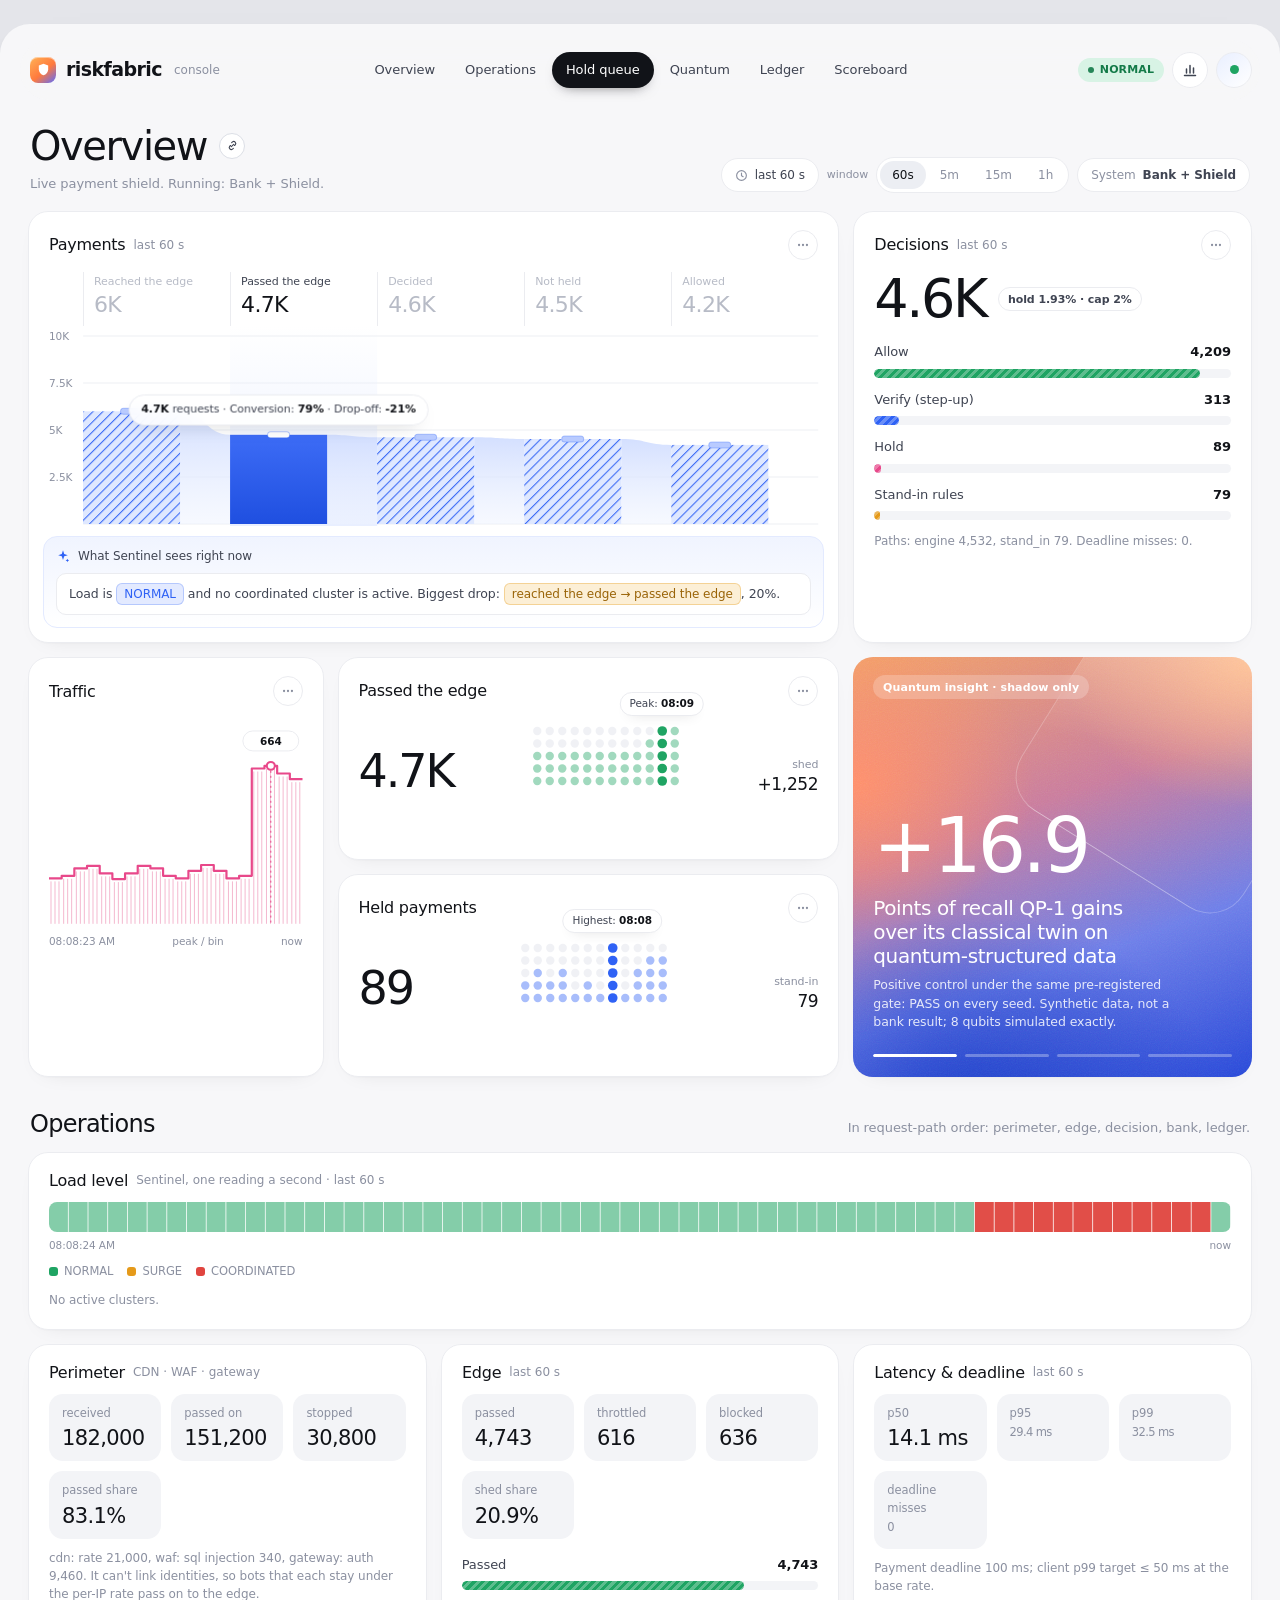
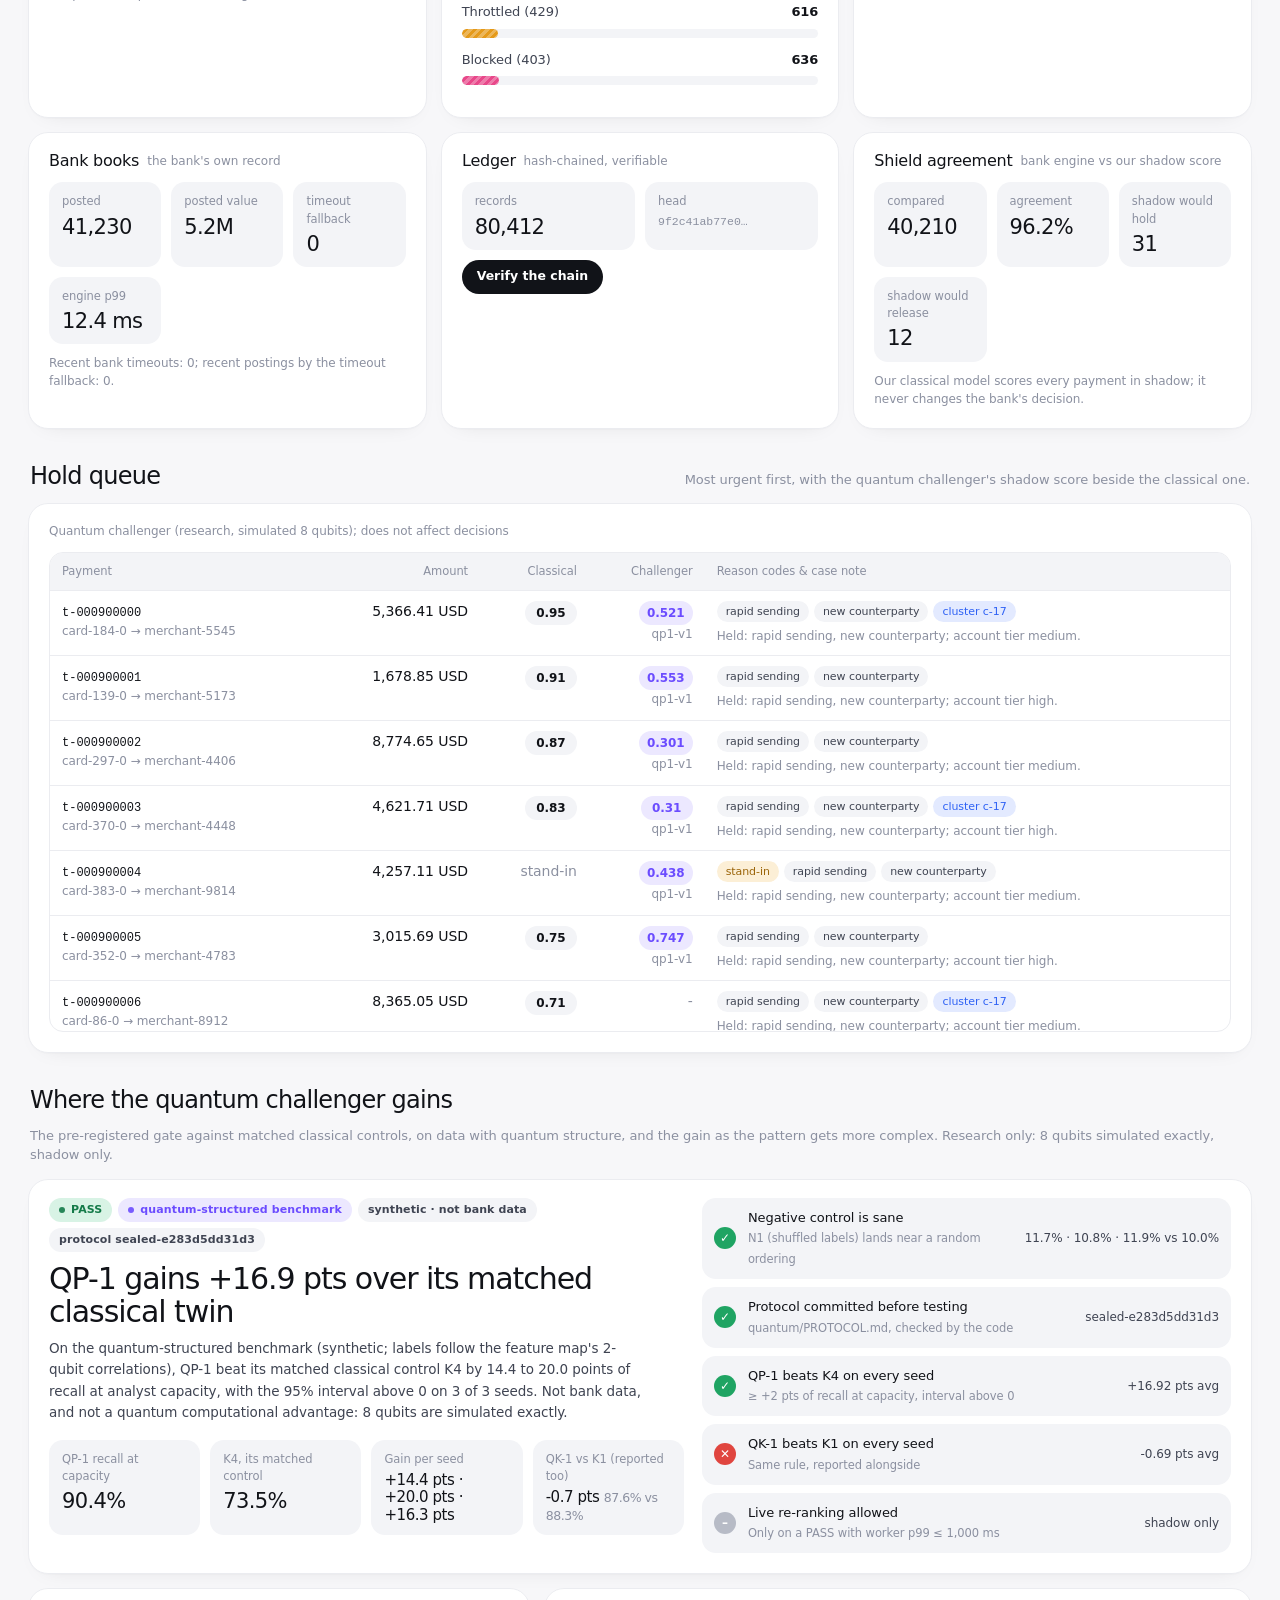
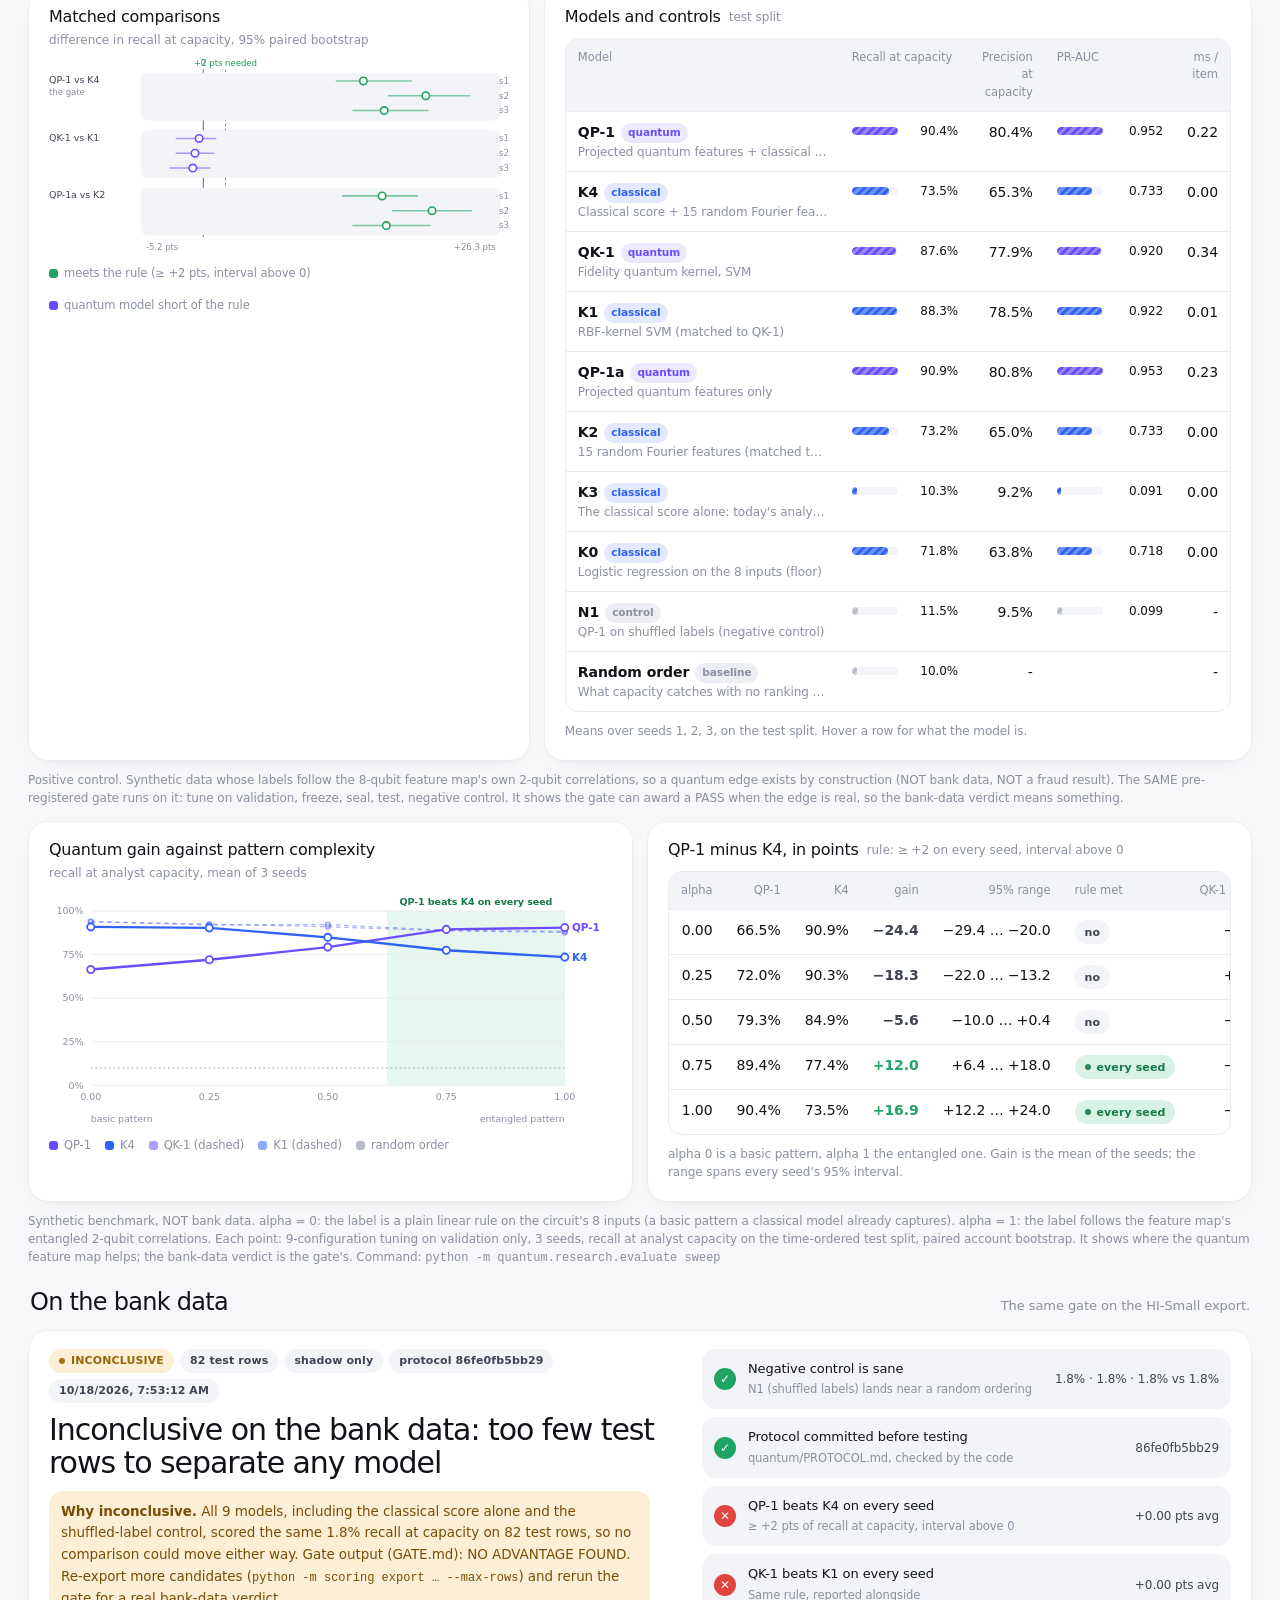
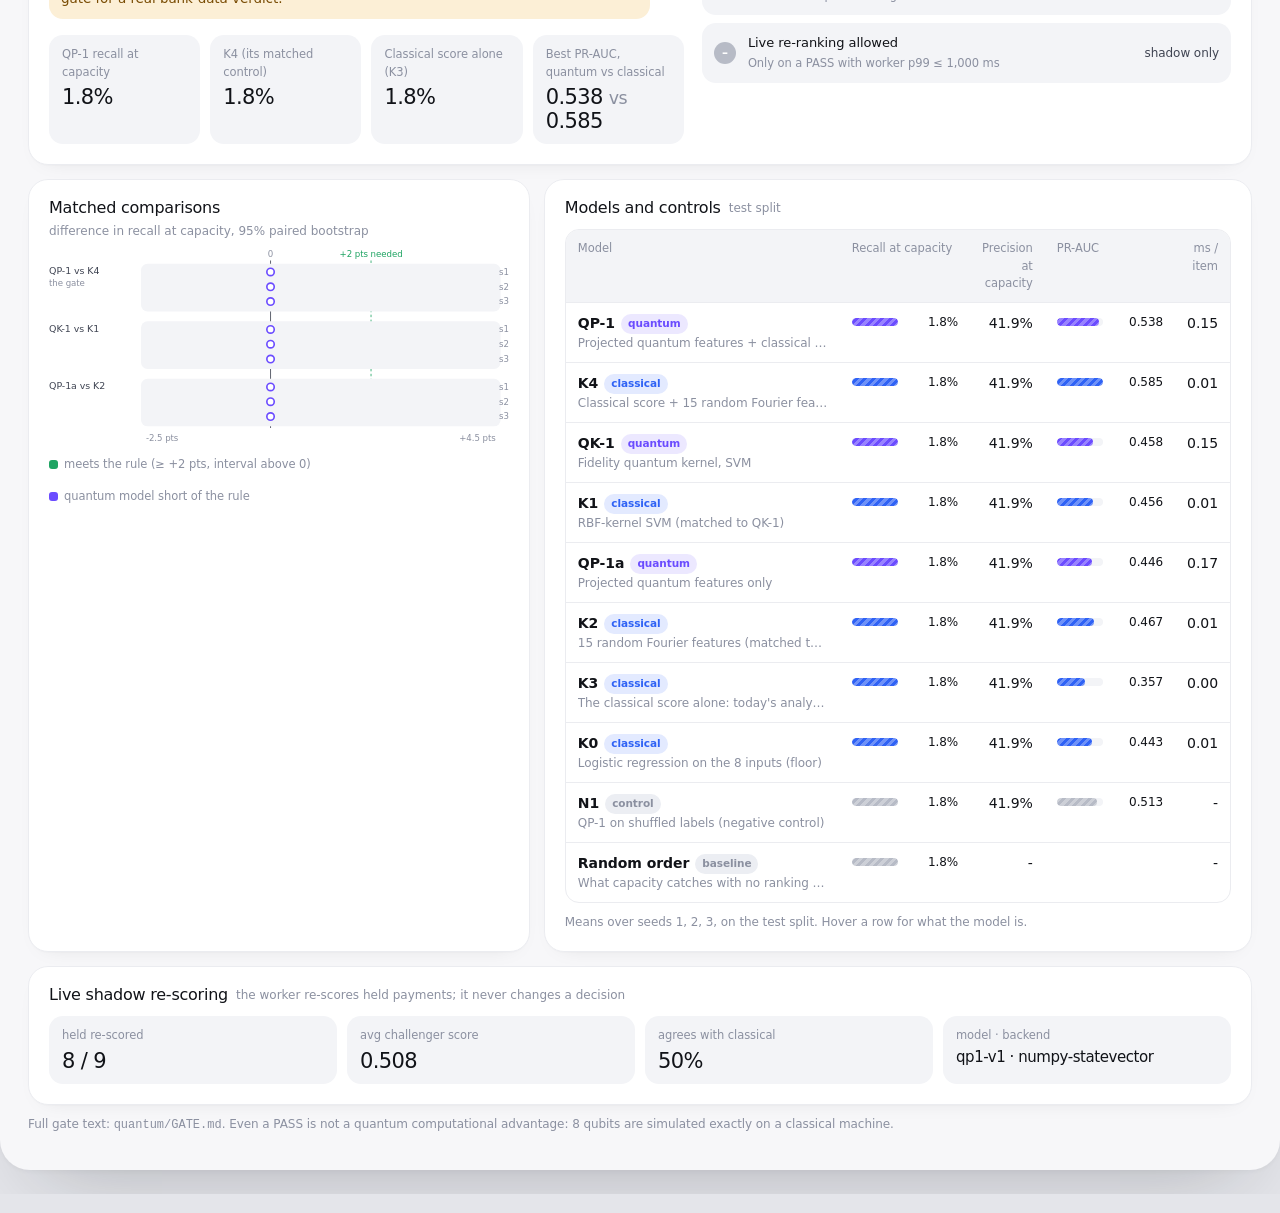
==== commit 91b7c0c6: "Console: lead the quantum section with the measured gain; call an underpowered bank run inconclusive" ====
--- a/console/demo.html
+++ b/console/demo.html
@@ -469,11 +469,11 @@
     </table></div>
   </section>
 
-  <div class="section-h" id="quantum"><h2>Quantum challenger results</h2><p>Pre-registered gate against matched classical controls. Research only: simulated 8 qubits, shadow only.</p></div>
-  <div id="quantum-results"></div>
-  <div class="section-h" style="margin-top:22px"><h2>Where the quantum challenger gains</h2><p>The same pre-registered gate on synthetic data with quantum structure, and the gain as the pattern gets more complex. Not bank data.</p></div>
+  <div class="section-h" id="quantum"><h2>Where the quantum challenger gains</h2><p>The pre-registered gate against matched classical controls, on data with quantum structure, and the gain as the pattern gets more complex. Research only: 8 qubits simulated exactly, shadow only.</p></div>
   <div id="quantum-control"></div>
   <div id="quantum-sweep" style="margin-top:14px"></div>
+  <div class="section-h" style="margin-top:22px"><h2>On the bank data</h2><p>The same gate on the HI-Small export.</p></div>
+  <div id="quantum-results"></div>
 </div>
 <script>
 // DEMO DATA FEED: sample numbers generated in the browser, not a measurement.
@@ -2541,15 +2541,15 @@
     const nTest = ((S.rows || [])[0] || {}).n_test;
     const flat = recs.length > 2 && Math.max(...recs) - Math.min(...recs) < 1e-9;
     const power = flat ? `<p class="q-statement" style="margin-top:12px;padding:10px 12px;border-radius:var(--r-md);background:var(--amber-soft);color:#7a4d05">
-        <b>Underpowered run.</b> All ${recs.length} models, including the classical score alone and the shuffled-label control, scored the same ${pct(recs[0])} recall at capacity on ${esc(nTest == null ? "?" : nTest)} test rows, so no comparison could move. This verdict says the data could not separate the models, not that the quantum model lost. Re-export more candidates (<span class="mono">python -m scoring export … --max-rows</span>) and rerun the gate for a real verdict.</p>` : "";
+        <b>Why inconclusive.</b> All ${recs.length} models, including the classical score alone and the shuffled-label control, scored the same ${pct(recs[0])} recall at capacity on ${esc(nTest == null ? "?" : nTest)} test rows, so no comparison could move either way. Gate output (GATE.md): ${esc(S.verdict)}. Re-export more candidates (<span class="mono">python -m scoring export … --max-rows</span>) and rerun the gate for a real bank-data verdict.</p>` : "";
     const bestQ = D.agg.filter((a) => a.kind === "quantum").sort((a, b) => (b.pr_auc || 0) - (a.pr_auc || 0))[0];
     const bestC = D.agg.filter((a) => a.kind === "classical").sort((a, b) => (b.pr_auc || 0) - (a.pr_auc || 0))[0];
     const when = S.generated_ts ? new Date(S.generated_ts * 1000).toLocaleString() : "";
     el.innerHTML = `<div class="bento">
       <section class="card s-12" aria-label="Quantum gate verdict"><div class="q-hero"><div>
-        <div class="q-tags"><span class="tag ${tone}">${esc(S.verdict)}</span>${flat ? `<span class="tag warn">underpowered: ${esc(nTest)} test rows</span>` : ""}<span class="tag ${S.rerank_allowed ? "ok" : "plain"}">${S.rerank_allowed ? "re-rank allowed" : "shadow only"}</span>${D.commit ? `<span class="tag plain">protocol ${esc(D.commit)}</span>` : ""}${when ? `<span class="tag plain">${esc(when)}</span>` : ""}</div>
-        <div class="q-verdict">${tone === "ok" ? "The quantum feature map helped on this data" : tone === "bad" ? "This run is void" : "No advantage over matched classical controls"}</div>
-        <p class="q-statement">${esc(S.statement || "")}</p>${power}
+        <div class="q-tags">${flat ? `<span class="tag warn">INCONCLUSIVE</span><span class="tag plain">${esc(nTest)} test rows</span>` : `<span class="tag ${tone}">${esc(S.verdict)}</span>`}<span class="tag ${S.rerank_allowed ? "ok" : "plain"}">${S.rerank_allowed ? "re-rank allowed" : "shadow only"}</span>${D.commit ? `<span class="tag plain">protocol ${esc(D.commit)}</span>` : ""}${when ? `<span class="tag plain">${esc(when)}</span>` : ""}</div>
+        <div class="q-verdict">${flat ? "Inconclusive on the bank data: too few test rows to separate any model" : tone === "ok" ? "The quantum feature map helped on this data" : tone === "bad" ? "This run is void" : "No advantage over matched classical controls"}</div>
+        ${flat ? "" : `<p class="q-statement">${esc(S.statement || "")}</p>`}${power}
         <div class="kv" style="margin-top:16px">
           <div><span>QP-1 recall at capacity</span><b>${pct(qp && qp.recall)}</b></div>
           <div><span>K4 (its matched control)</span><b>${pct(k4 && k4.recall)}</b></div>
@@ -2575,8 +2575,15 @@
     if (S && S.verdict) {
       const D = digest(S), qp = D.get("QP-1");
       const avgDiff = qp && qp.cmp.length ? mean(qp.cmp.map((c) => c.diff)) : null;
-      out.push({ big: pct(qp && qp.recall, 0), title: `QP-1 recall at analyst capacity, ${pts(avgDiff, 1)} vs K4`,
-        text: `Gate verdict: ${S.verdict}. ${S.rerank_allowed ? "Re-ranking is allowed." : "Shadow only: it never changes a decision."}` });
+      const recs = D.agg.map((a) => a.recall).filter((v) => v != null);
+      const nTest = ((S.rows || [])[0] || {}).n_test;
+      if (recs.length > 2 && Math.max(...recs) - Math.min(...recs) < 1e-9) {
+        out.push({ big: String(nTest == null ? "?" : nTest), title: "Bank-data test rows: too few to separate any model",
+          text: `Inconclusive, not a loss: all ${recs.length} models tie at ${pct(recs[0])}. A larger HI-Small export gives the gate a real verdict.` });
+      } else {
+        out.push({ big: pct(qp && qp.recall, 0), title: `QP-1 recall at analyst capacity, ${pts(avgDiff, 1)} vs K4`,
+          text: `Gate verdict: ${S.verdict}. ${S.rerank_allowed ? "Re-ranking is allowed." : "Shadow only: it never changes a decision."}` });
+      }
       out.push({ big: D.gate.sanity_ok ? "OK" : "VOID", title: "Negative control lands on a random ordering",
         text: `N1 ${D.n1.map((x) => pct(x)).join(" · ") || "-"} against random ${pct(D.rand)}. The protocol was ${D.gate.protocol_committed ? "committed before testing" : "NOT committed"}.` });
     } else {
